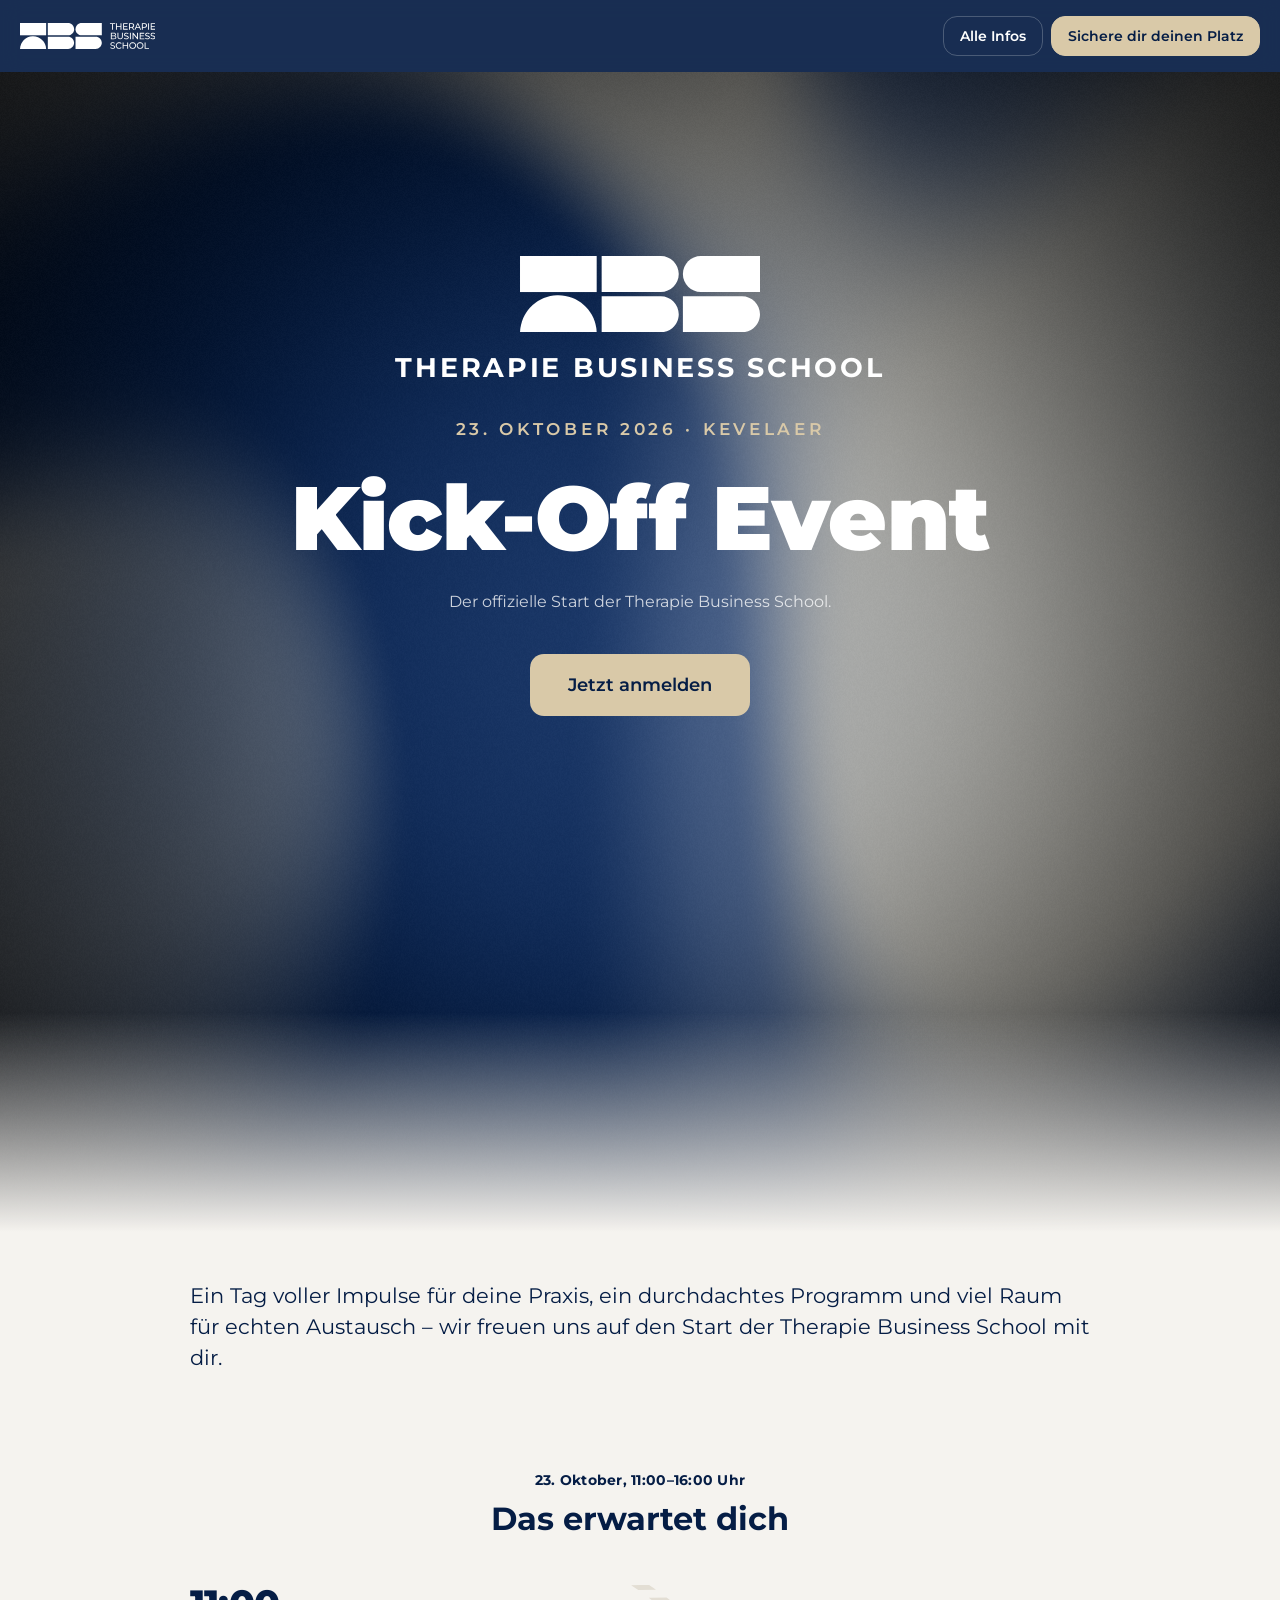
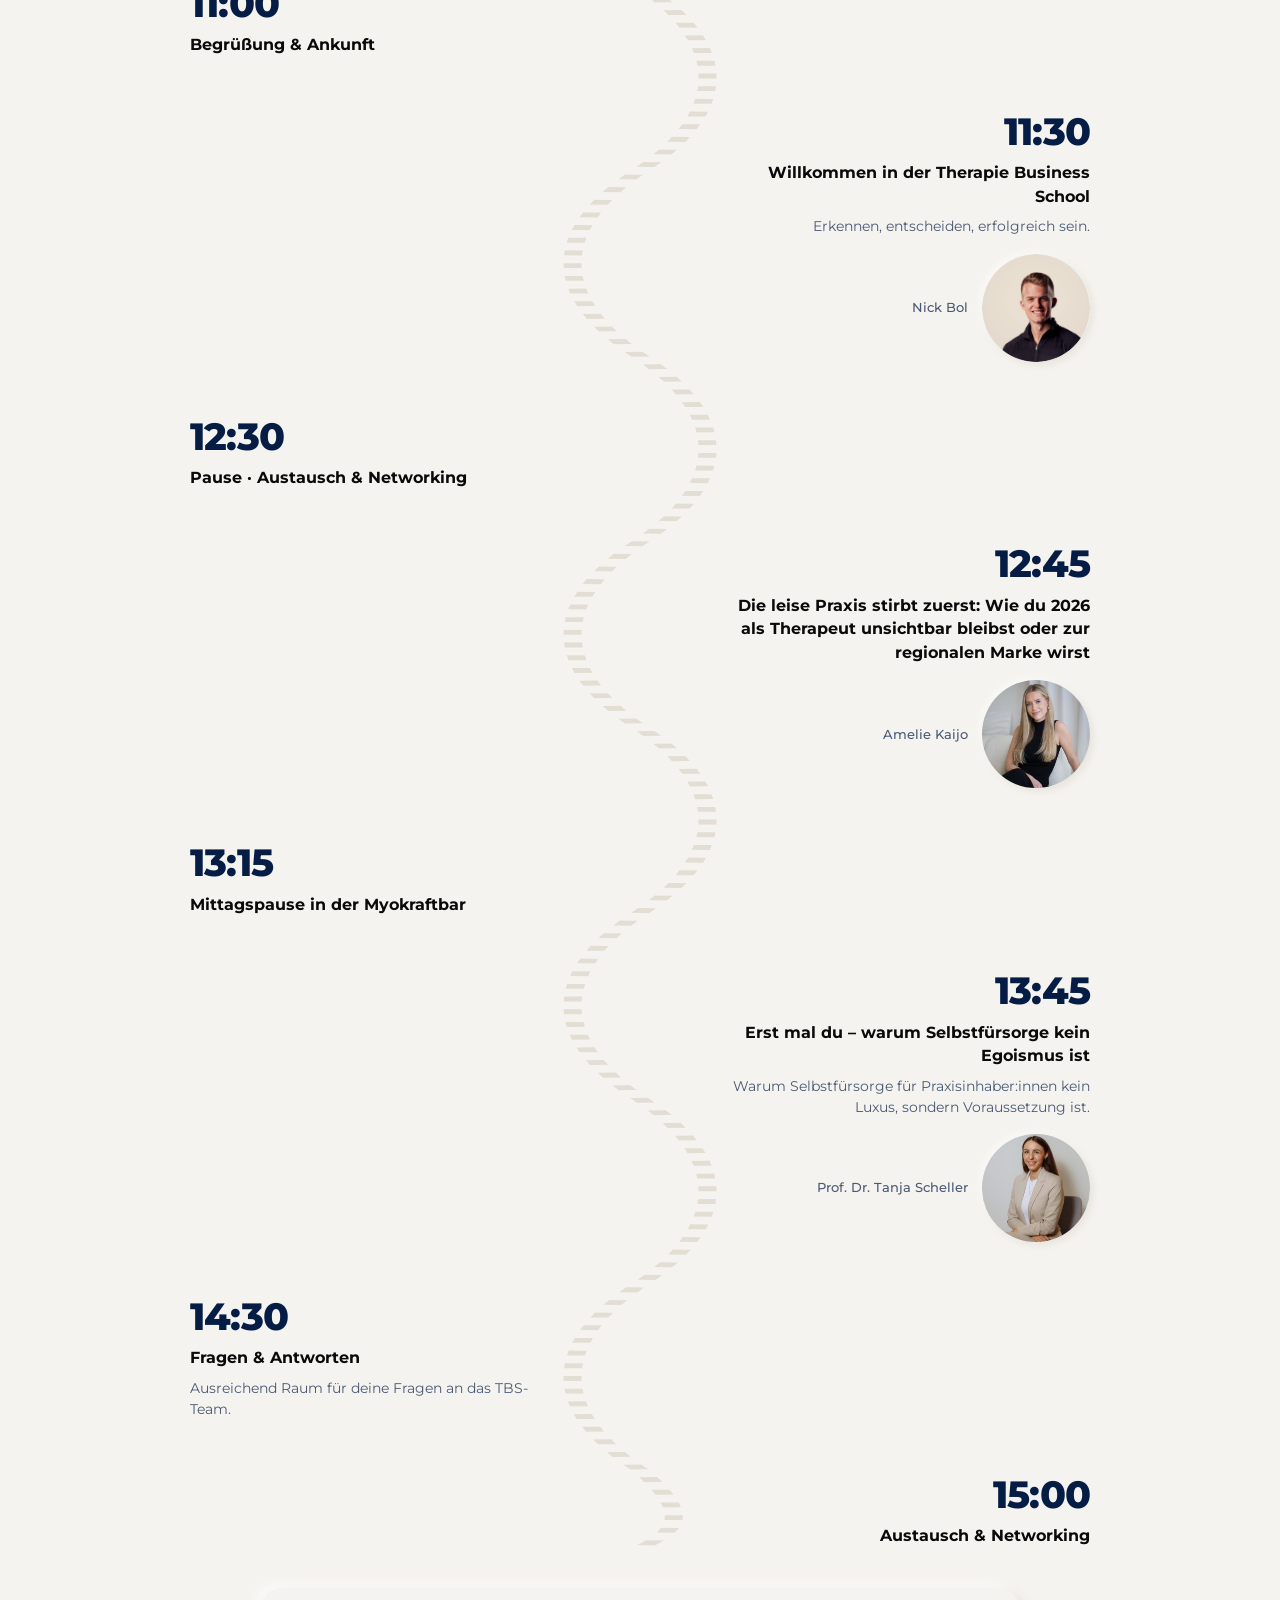
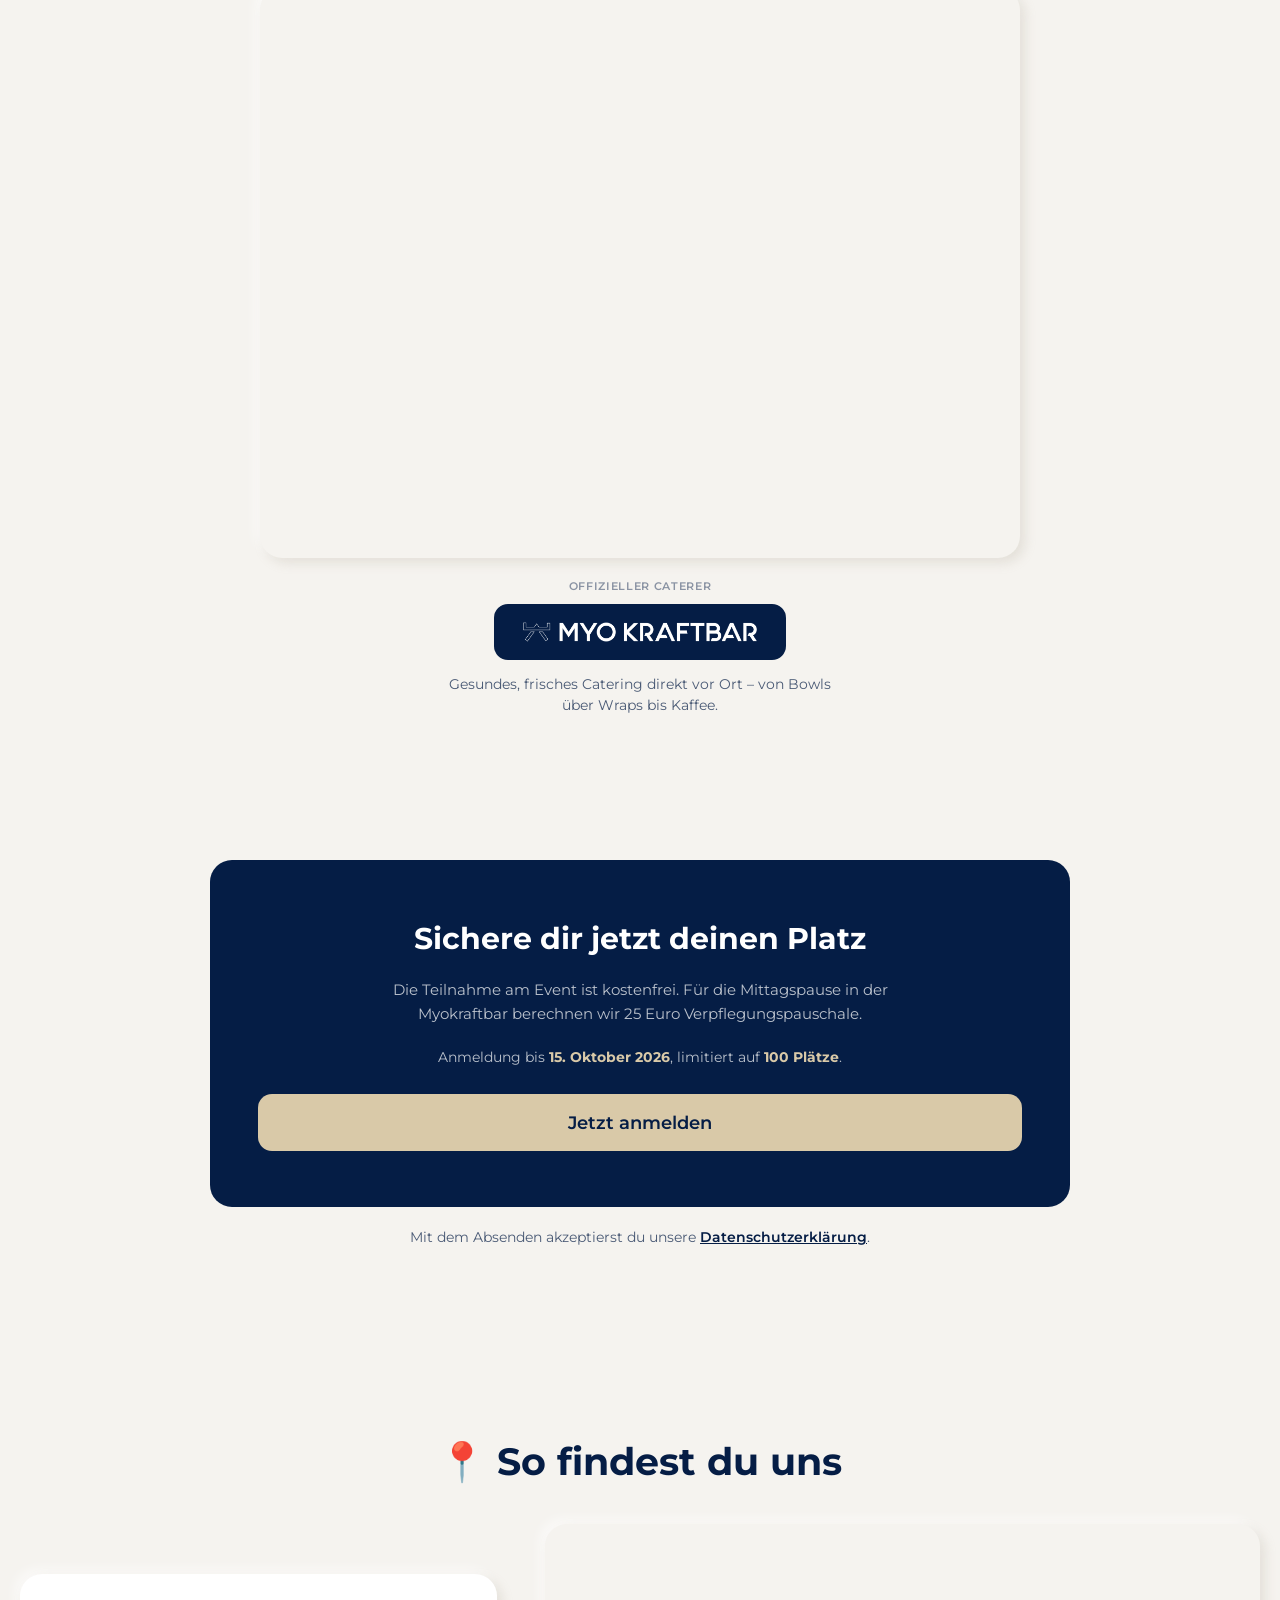
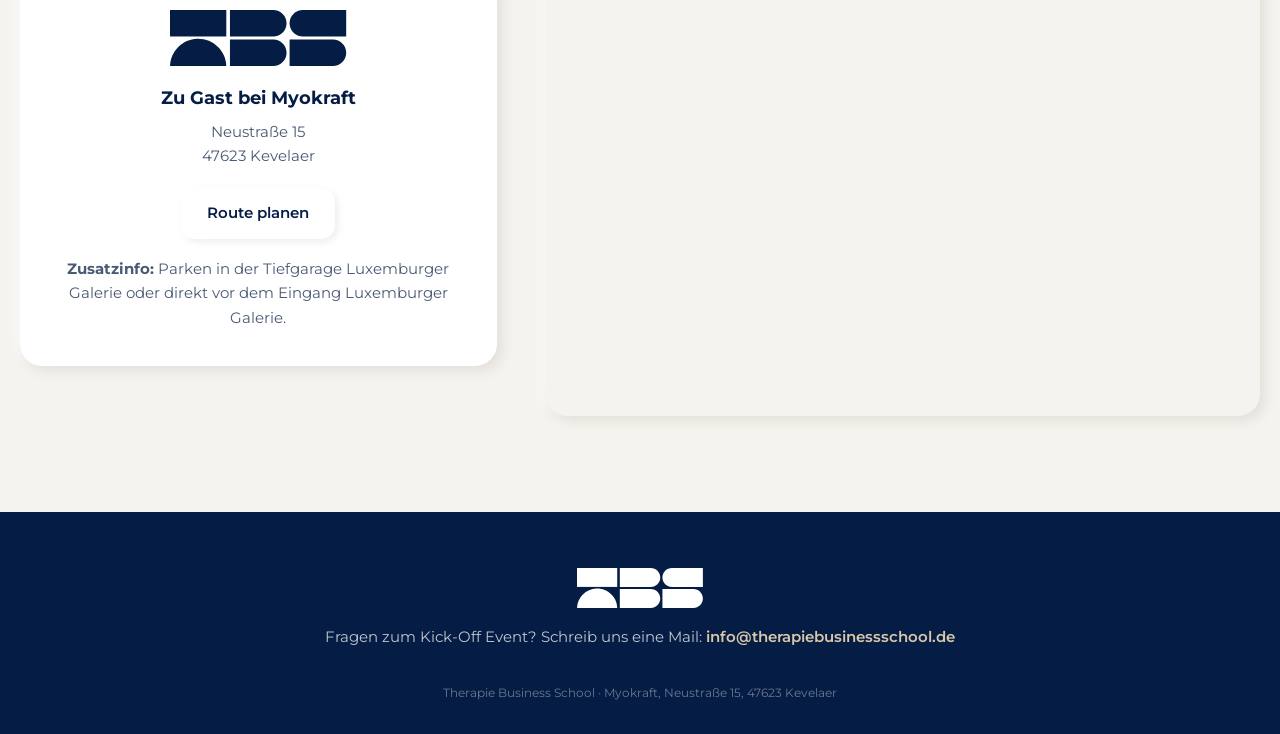
==== index.html @ b694132d "fix: remove standalone duration text from programme points Times already convey duration between sto" ====
<!DOCTYPE html>
<html lang="de">
<head>
<meta charset="UTF-8">
<meta name="viewport" content="width=device-width, initial-scale=1.0">
<title>Kick-Off Event der Therapie Business School · 23. Oktober 2026 · Kevelaer</title>
<meta name="description" content="Der offizielle Start der Therapie Business School: Kick-Off Event am 23. Oktober 2026 in Kevelaer. Jetzt anmelden.">

<!-- Open Graph -->
<meta property="og:type" content="website">
<meta property="og:title" content="Kick-Off Event der Therapie Business School · 23. Oktober 2026 · Kevelaer">
<meta property="og:description" content="Der offizielle Start der Therapie Business School: Kick-Off Event am 23. Oktober 2026 in Kevelaer. Jetzt anmelden.">
<meta property="og:image" content="og-image.jpg">
<meta property="og:locale" content="de_DE">
<meta name="twitter:card" content="summary_large_image">
<!-- TODO Phillip/Nick: og-image.jpg (1200x630) muss noch erstellt und neben dieser Datei abgelegt werden, sonst zeigt die Link-Vorschau nichts an. -->

<!-- Favicon: eingebettetes TBS-Signet-SVG aus dem Branding Guide §2.2 als Inline-Data-URI, da keine favicon.ico/.png-Dateien lokal vorliegen -->
<link rel="icon" type="image/svg+xml" href="data:image/svg+xml,%3Csvg xmlns='http://www.w3.org/2000/svg' viewBox='0 0 512 512'%3E%3Crect width='512' height='512' fill='%23051D45'/%3E%3Cg transform='translate(76.00,198.80) scale(1.04197)'%3E%3Cpath d='M319.54,57.88c14.34,0,25.96,11.62,25.96,25.96s-11.62,25.96-25.96,25.96h-85.03v-51.91h85.03Z' fill='%23FFF'/%3E%3Cpath d='M202.58,57.88c14.34,0,25.96,11.62,25.96,25.96s-11.62,25.96-25.96,25.96h-85.03v-51.91h85.03,0Z' fill='%23FFF'/%3E%3Cpath d='M110.36,109.79H.03c.94-29.08,24.3-52.43,53.38-53.38,30.47-.99,55.97,22.91,56.96,53.38h0Z' fill='%23FFF'/%3E%3Cpath d='M260.46,51.91c-14.34,0-25.96-11.62-25.96-25.96S246.13,0,260.46,0h85.03v51.91h-85.03Z' fill='%23FFF'/%3E%3Cpath d='M202.58,0c14.34,0,25.96,11.62,25.96,25.96s-11.62,25.96-25.96,25.96h-85.03V0h85.03Z' fill='%23FFF'/%3E%3Crect width='110.39' height='51.91' fill='%23FFF'/%3E%3C/g%3E%3C/svg%3E">

<!-- Montserrat (Pflicht laut TBS-Branding-Guide §4 – ohne diesen Link rendert die Seite in Arial) -->
<link rel="preconnect" href="https://fonts.googleapis.com">
<link rel="preconnect" href="https://fonts.gstatic.com" crossorigin>
<link href="https://fonts.googleapis.com/css2?family=Montserrat:wght@400;500;600;700;900&display=swap" rel="stylesheet">

<link rel="stylesheet" href="assets/site.css">

<!-- Hero und Inhalte starten per CSS unsichtbar (opacity:0) und werden erst durch das
     Reveal-Script am Seitenende eingeblendet. Läuft JS nicht (z.B. iOS-Dateivorschau
     "Quick Look" statt "In Safari öffnen", JS deaktiviert), bliebe die Seite sonst
     komplett leer - dieser Fallback erzwingt volle Sichtbarkeit ohne JS. -->
<noscript>
<style>
  /* Reine CSS-Animation (läuft ohne JS beim Laden ab) statt der sonstigen
     JS-getriggerten Scroll-Reveals - Inhalt landet garantiert sichtbar,
     unabhängig von der Scrollposition beim Laden. */
  .hero-eyebrow, .hero h1, .hero-kickoff-title, .hero-sub, .hero-ctas,
  .page-intro h1, .reveal, .stop {
    animation: noscript-rise .8s cubic-bezier(.16,1,.3,1) both !important;
  }
  @keyframes noscript-rise {
    from { opacity: 0; transform: translateY(18px); }
    to   { opacity: 1; transform: none; }
  }
  /* WebGL-Gradient (.hero-gl) rendert ohne JS nicht - statischen SVG-Arc-
     Hintergrund als Ersatz wieder einblenden statt flacher Navy-Fläche. */
  .hero-gl { display: none !important; }
  .hero-arcs { display: block !important; }
</style>
</noscript>
</head>
<body>

<!-- ============ NAV ============ -->
<nav class="nav">
  <div class="wrap">
    <a class="nav-logo" href="#top" aria-label="Kick-Off Event der Therapie Business School, nach oben">
      <!-- Wortmarke weiß, eingebettet gemäß Branding Guide §2.2 -->
      <svg xmlns="http://www.w3.org/2000/svg" viewBox="0 0 571.58 109.79" role="img" aria-label="TBS – Therapie Business School">
        <path d="M319.54,57.88c14.34,0,25.96,11.62,25.96,25.96s-11.62,25.96-25.96,25.96h-85.03v-51.91h85.03Z" fill="#FFF"/>
        <path d="M202.58,57.88c14.34,0,25.96,11.62,25.96,25.96s-11.62,25.96-25.96,25.96h-85.03v-51.91h85.03Z" fill="#FFF"/>
        <path d="M110.36,109.79H.03c.94-29.08,24.3-52.43,53.38-53.38,30.47-.99,55.97,22.91,56.96,53.38Z" fill="#FFF"/>
        <path d="M260.46,51.91c-14.34,0-25.96-11.62-25.96-25.96S246.13,0,260.46,0h85.03v51.91h-85.03Z" fill="#FFF"/>
        <path d="M202.58,0C216.92,0,228.54,11.62,228.54,25.96s-11.62,25.96-25.96,25.96h-85.03V0h85.03Z" fill="#FFF"/>
        <rect y="0" width="110.39" height="51.91" fill="#FFF"/>
        <path d="M389.01,28.1V4.68h-9.17V1.35h22.12v3.32h-9.17v23.42h-3.78Z" fill="#FFF"/>
        <polygon points="428.35 1.36 428.35 28.1 424.54 28.1 424.54 16.18 409.18 16.18 409.18 28.1 405.36 28.1 405.36 1.36 409.18 1.36 409.18 12.85 424.54 12.85 424.54 1.36 428.35 1.36" fill="#FFF"/>
        <polygon points="455.03 24.77 455.03 28.1 435.61 28.1 435.61 1.36 454.49 1.36 454.49 4.68 439.43 4.68 439.43 12.89 452.84 12.89 452.84 16.14 439.43 16.14 439.43 24.77 455.03 24.77" fill="#FFF"/>
        <path d="M476.14,19.13c.24-.08.49-.18.72-.28,1.66-.73,2.93-1.8,3.82-3.19.89-1.38,1.34-3.05,1.34-4.98s-.44-3.61-1.34-5.01c-.89-1.4-2.17-2.47-3.82-3.21-1.65-.73-3.65-1.1-6-1.1h-10.42v26.74h3.81v-8.13h6.61c.59,0,1.16-.03,1.7-.07l5.75,8.2h4.16l-6.35-8.96ZM470.76,16.71h-6.5V4.68h6.5c2.45,0,4.3.52,5.56,1.56,1.26,1.05,1.88,2.52,1.88,4.43s-.62,3.39-1.88,4.44c-1.26,1.06-3.12,1.59-5.56,1.59Z" fill="#FFF"/>
        <path d="M499.3,1.36h-3.78l-12.12,26.74h3.94l2.94-6.68h14.22l2.94,6.68h4.02l-12.16-26.74ZM491.62,18.35l5.76-13.12,5.76,13.12h-11.52Z" fill="#FFF"/>
        <path d="M534.9,5.67c-.89-1.4-2.17-2.47-3.82-3.21-1.66-.73-3.65-1.1-6-1.1h-10.43v26.74h3.82v-8.1h6.61c2.34,0,4.34-.38,6-1.13,1.66-.75,2.93-1.82,3.82-3.21.89-1.38,1.34-3.05,1.34-4.98s-.44-3.61-1.34-5.01ZM530.53,15.1c-1.26,1.05-3.11,1.57-5.55,1.57h-6.5V4.68h6.5c2.45,0,4.29.52,5.55,1.56s1.89,2.52,1.89,4.43-.63,3.38-1.89,4.43Z" fill="#FFF"/>
        <path d="M541.09,28.1V1.35h3.82v26.74h-3.82Z" fill="#FFF"/>
        <polygon points="571.58 24.77 571.58 28.1 552.17 28.1 552.17 1.36 571.04 1.36 571.04 4.68 555.99 4.68 555.99 12.89 569.4 12.89 569.4 16.14 555.99 16.14 555.99 24.77 571.58 24.77" fill="#FFF"/>
        <path d="M405.66,57.35c-.69-1.04-1.61-1.82-2.79-2.35-.39-.18-.79-.32-1.21-.43,0,0,.02-.02.03-.02,1.1-.54,1.97-1.3,2.62-2.3.65-.99.98-2.21.98-3.66,0-2.15-.83-3.83-2.49-5.07s-4.02-1.85-7.11-1.85h-11.99v26.74h12.76c3.39,0,5.94-.62,7.66-1.88,1.72-1.26,2.58-3.04,2.58-5.33,0-1.53-.35-2.82-1.04-3.84ZM387.52,44.76h7.83c1.93,0,3.44.36,4.5,1.06,1.07.72,1.61,1.79,1.61,3.21s-.54,2.5-1.61,3.21c-1.06.72-2.57,1.07-4.5,1.07h-7.83v-8.56ZM401.15,64.24c-1.12.72-2.73,1.07-4.85,1.07h-8.78v-8.91h8.78c2.12,0,3.73.36,4.85,1.07,1.13.72,1.69,1.85,1.69,3.4s-.56,2.66-1.69,3.36Z" fill="#FFF"/>
        <path d="M422.93,68.71c-3.51,0-6.28-1.01-8.29-3.02-2.01-2.01-3.02-4.95-3.02-8.82v-15.21h3.82v15.05c0,2.98.66,5.16,1.97,6.53s3.16,2.06,5.56,2.06,4.28-.69,5.6-2.06c1.31-1.38,1.97-3.55,1.97-6.53v-15.05h3.71v15.21c0,3.87-1,6.81-3,8.82s-4.77,3.02-8.31,3.02Z" fill="#FFF"/>
        <path d="M449.1,68.71c-2.04,0-3.99-.31-5.84-.94-1.86-.62-3.32-1.43-4.39-2.43l1.41-2.98c1.02.89,2.32,1.63,3.9,2.22,1.58.59,3.22.88,4.93.88,1.55,0,2.81-.18,3.78-.54s1.68-.85,2.14-1.47c.46-.62.69-1.33.69-2.12,0-.92-.3-1.66-.9-2.22-.6-.56-1.38-1.01-2.33-1.36s-2.01-.64-3.15-.9c-1.15-.25-2.3-.55-3.46-.9-1.16-.34-2.22-.78-3.17-1.32-.95-.53-1.73-1.25-2.31-2.16-.59-.9-.88-2.07-.88-3.5s.36-2.64,1.09-3.8c.73-1.16,1.85-2.09,3.36-2.79,1.52-.7,3.44-1.05,5.79-1.05,1.55,0,3.09.2,4.62.61,1.53.41,2.85.99,3.97,1.76l-1.26,3.06c-1.15-.76-2.36-1.32-3.63-1.66-1.27-.34-2.51-.52-3.71-.52-1.5,0-2.74.19-3.71.57-.97.38-1.68.89-2.12,1.53-.45.64-.67,1.35-.67,2.14,0,.94.3,1.69.9,2.25.6.56,1.38,1.01,2.33,1.34.96.33,2.01.63,3.15.9,1.15.27,2.3.57,3.46.9,1.16.33,2.22.76,3.17,1.3.95.54,1.72,1.25,2.31,2.14.59.89.88,2.04.88,3.44s-.37,2.6-1.11,3.76c-.74,1.16-1.88,2.09-3.42,2.79s-3.48,1.05-5.83,1.05Z" fill="#FFF"/>
        <path d="M464.27,68.41v-26.74h3.82v26.74h-3.82Z" fill="#FFF"/>
        <polygon points="498.35 41.66 498.35 68.4 495.21 68.4 479.17 48.48 479.17 68.4 475.34 68.4 475.34 41.66 478.48 41.66 494.52 61.59 494.52 41.66 498.35 41.66" fill="#FFF"/>
        <polygon points="525.01 65.08 525.01 68.4 505.6 68.4 505.6 41.66 524.47 41.66 524.47 44.99 509.42 44.99 509.42 53.21 522.83 53.21 522.83 56.44 509.42 56.44 509.42 65.08 525.01 65.08" fill="#FFF"/>
        <path d="M538.23,68.71c-2.04,0-3.99-.31-5.84-.94-1.86-.62-3.32-1.43-4.39-2.43l1.41-2.98c1.02.89,2.32,1.63,3.9,2.22,1.58.59,3.22.88,4.93.88,1.55,0,2.81-.18,3.78-.54s1.68-.85,2.14-1.47c.46-.62.69-1.33.69-2.12,0-.92-.3-1.66-.9-2.22-.6-.56-1.38-1.01-2.33-1.36s-2.01-.64-3.15-.9c-1.15-.25-2.3-.55-3.46-.9-1.16-.34-2.22-.78-3.17-1.32-.95-.53-1.73-1.25-2.31-2.16-.59-.9-.88-2.07-.88-3.5s.36-2.64,1.09-3.8c.73-1.16,1.85-2.09,3.36-2.79,1.52-.7,3.44-1.05,5.79-1.05,1.55,0,3.09.2,4.62.61,1.53.41,2.85.99,3.97,1.76l-1.26,3.06c-1.15-.76-2.36-1.32-3.63-1.66-1.27-.34-2.51-.52-3.71-.52-1.5,0-2.74.19-3.71.57-.97.38-1.68.89-2.12,1.53-.45.64-.67,1.35-.67,2.14,0,.94.3,1.69.9,2.25.6.56,1.38,1.01,2.33,1.34.96.33,2.01.63,3.15.9,1.15.27,2.3.57,3.46.9,1.16.33,2.22.76,3.17,1.3.95.54,1.72,1.25,2.31,2.14.59.89.88,2.04.88,3.44s-.37,2.6-1.11,3.76c-.74,1.16-1.88,2.09-3.42,2.79s-3.48,1.05-5.83,1.05Z" fill="#FFF"/>
        <path d="M561.19,68.71c-2.04,0-3.99-.31-5.84-.94-1.86-.62-3.32-1.43-4.39-2.43l1.41-2.98c1.02.89,2.32,1.63,3.9,2.22,1.58.59,3.22.88,4.93.88,1.55,0,2.81-.18,3.78-.54s1.68-.85,2.14-1.47c.46-.62.69-1.33.69-2.12,0-.92-.3-1.66-.9-2.22-.6-.56-1.38-1.01-2.33-1.36s-2.01-.64-3.15-.9c-1.15-.25-2.3-.55-3.46-.9-1.16-.34-2.22-.78-3.17-1.32-.95-.53-1.73-1.25-2.31-2.16-.59-.9-.88-2.07-.88-3.5s.36-2.64,1.09-3.8c.73-1.16,1.85-2.09,3.36-2.79,1.52-.7,3.44-1.05,5.79-1.05,1.55,0,3.09.2,4.62.61,1.53.41,2.85.99,3.97,1.76l-1.26,3.06c-1.15-.76-2.36-1.32-3.63-1.66-1.27-.34-2.51-.52-3.71-.52-1.5,0-2.74.19-3.71.57-.97.38-1.68.89-2.12,1.53-.45.64-.67,1.35-.67,2.14,0,.94.3,1.69.9,2.25.6.56,1.38,1.01,2.33,1.34.96.33,2.01.63,3.15.9,1.15.27,2.3.57,3.46.9,1.16.33,2.22.76,3.17,1.3.95.54,1.72,1.25,2.31,2.14.59.89.88,2.04.88,3.44s-.37,2.6-1.11,3.76c-.74,1.16-1.88,2.09-3.42,2.79s-3.48,1.05-5.83,1.05Z" fill="#FFF"/>
        <path d="M391.49,109.02c-2.04,0-3.99-.31-5.84-.94-1.86-.62-3.32-1.43-4.39-2.43l1.41-2.98c1.02.89,2.32,1.63,3.9,2.22,1.58.59,3.22.88,4.93.88,1.55,0,2.81-.18,3.78-.54s1.68-.85,2.14-1.47c.46-.62.69-1.33.69-2.12,0-.92-.3-1.66-.9-2.22-.6-.56-1.38-1.01-2.33-1.36s-2.01-.64-3.15-.9c-1.15-.25-2.3-.55-3.46-.9-1.16-.34-2.22-.78-3.17-1.32-.95-.54-1.73-1.25-2.31-2.16-.59-.9-.88-2.07-.88-3.49s.36-2.64,1.09-3.8c.73-1.16,1.85-2.09,3.36-2.79,1.52-.7,3.44-1.05,5.79-1.05,1.55,0,3.09.2,4.62.61,1.53.41,2.85.99,3.97,1.76l-1.26,3.06c-1.15-.76-2.36-1.32-3.63-1.66-1.27-.34-2.51-.52-3.71-.52-1.5,0-2.74.19-3.71.57-.97.38-1.68.89-2.12,1.53-.45.64-.67,1.35-.67,2.14,0,.94.3,1.69.9,2.25s1.38,1.01,2.33,1.34,2.01.63,3.15.9c1.15.27,2.3.57,3.46.9,1.16.33,2.22.76,3.17,1.3.95.53,1.72,1.25,2.31,2.14.59.89.88,2.04.88,3.44s-.37,2.6-1.11,3.76c-.74,1.16-1.88,2.09-3.42,2.79s-3.48,1.05-5.83,1.05Z" fill="#FFF"/>
        <path d="M418.62,109.02c-2.04,0-3.92-.34-5.64-1.01-1.72-.67-3.21-1.63-4.47-2.87-1.26-1.23-2.25-2.68-2.96-4.34-.71-1.66-1.07-3.48-1.07-5.46s.36-3.81,1.07-5.46c.71-1.66,1.71-3.1,2.98-4.34,1.27-1.23,2.77-2.19,4.49-2.87s3.6-1.01,5.63-1.01,3.97.35,5.71,1.05c1.74.7,3.23,1.74,4.45,3.11l-2.48,2.41c-1.02-1.07-2.17-1.87-3.44-2.39-1.27-.52-2.64-.78-4.09-.78s-2.9.25-4.18.76c-1.29.51-2.4,1.22-3.34,2.14-.94.92-1.67,2.01-2.2,3.27s-.78,2.63-.78,4.11.26,2.85.78,4.11,1.25,2.35,2.2,3.27c.94.92,2.06,1.63,3.34,2.14,1.29.51,2.68.76,4.18.76s2.81-.26,4.09-.78,2.42-1.33,3.44-2.43l2.48,2.41c-1.22,1.38-2.71,2.42-4.45,3.13-1.74.71-3.66,1.07-5.75,1.07Z" fill="#FFF"/>
        <polygon points="456.51 81.98 456.51 108.72 452.69 108.72 452.69 96.8 437.33 96.8 437.33 108.72 433.51 108.72 433.51 81.98 437.33 81.98 437.33 93.47 452.69 93.47 452.69 81.98 456.51 81.98" fill="#FFF"/>
        <path d="M475.84,109.02c-2.04,0-3.93-.34-5.67-1.03-1.74-.69-3.25-1.65-4.53-2.88-1.27-1.24-2.27-2.68-2.98-4.34-.71-1.66-1.07-3.46-1.07-5.42s.36-3.77,1.07-5.43c.71-1.66,1.71-3.1,2.98-4.34,1.27-1.23,2.78-2.2,4.51-2.88,1.73-.69,3.63-1.03,5.69-1.03s3.92.34,5.63,1.01,3.22,1.63,4.51,2.87c1.29,1.24,2.28,2.68,2.98,4.34.7,1.66,1.05,3.48,1.05,5.46s-.35,3.81-1.05,5.46c-.7,1.66-1.69,3.1-2.98,4.34-1.29,1.24-2.79,2.19-4.51,2.87-1.72.68-3.6,1.01-5.63,1.01ZM475.84,105.62c1.48,0,2.85-.25,4.11-.76,1.26-.51,2.36-1.23,3.29-2.16s1.66-2.02,2.18-3.27c.52-1.25.78-2.61.78-4.09s-.26-2.84-.78-4.09c-.52-1.25-1.25-2.34-2.18-3.27-.93-.93-2.02-1.65-3.29-2.16s-2.63-.76-4.11-.76-2.88.25-4.15.76c-1.26.51-2.36,1.23-3.3,2.16-.94.93-1.67,2.02-2.2,3.27s-.78,2.61-.78,4.09.26,2.84.78,4.09c.52,1.25,1.25,2.34,2.2,3.27s2.04,1.65,3.3,2.16c1.26.51,2.64.76,4.15.76Z" fill="#FFF"/>
        <path d="M507.17,109.02c-2.04,0-3.93-.34-5.67-1.03-1.74-.69-3.25-1.65-4.53-2.88-1.27-1.24-2.27-2.68-2.98-4.34-.71-1.66-1.07-3.46-1.07-5.42s.36-3.77,1.07-5.43c.71-1.66,1.71-3.1,2.98-4.34,1.27-1.23,2.78-2.2,4.51-2.88,1.73-.69,3.63-1.03,5.69-1.03s3.92.34,5.63,1.01,3.22,1.63,4.51,2.87c1.29,1.24,2.28,2.68,2.98,4.34.7,1.66,1.05,3.48,1.05,5.46s-.35,3.81-1.05,5.46c-.7,1.66-1.69,3.1-2.98,4.34-1.29,1.24-2.79,2.19-4.51,2.87-1.72.68-3.6,1.01-5.63,1.01ZM507.17,105.62c1.48,0,2.85-.25,4.11-.76,1.26-.51,2.36-1.23,3.29-2.16s1.66-2.02,2.18-3.27c.52-1.25.78-2.61.78-4.09s-.26-2.84-.78-4.09c-.52-1.25-1.25-2.34-2.18-3.27-.93-.93-2.02-1.65-3.29-2.16s-2.63-.76-4.11-.76-2.88.25-4.15.76c-1.26.51-2.36,1.23-3.3,2.16-.94.93-1.67,2.02-2.2,3.27s-.78,2.61-.78,4.09.26,2.84.78,4.09c.52,1.25,1.25,2.34,2.2,3.27s2.04,1.65,3.3,2.16c1.26.51,2.64.76,4.15.76Z" fill="#FFF"/>
        <path d="M526.42,108.72v-26.74h3.82v23.42h14.48v3.32h-18.3Z" fill="#FFF"/>
      </svg>
    </a>
    <div class="nav-links">
      <a href="#anmeldung">Alle Infos</a>
      <a href="#sichere-dir-deinen-platz" class="nav-cta">Sichere dir deinen Platz</a>
    </div>
  </div>
</nav>

<!-- ============ HERO ============ -->
<div id="top"></div>
<header class="hero reveal-hero">
  <div class="hero-arcs" aria-hidden="true">
    <svg viewBox="0 0 1200 800" preserveAspectRatio="xMidYMid slice">
      <circle cx="150" cy="120" r="420" fill="none" stroke="#D9C9A8" stroke-width="1.5" opacity=".18"/>
      <circle cx="1080" cy="700" r="520" fill="none" stroke="#D9C9A8" stroke-width="1.5" opacity=".14"/>
      <circle cx="1080" cy="700" r="360" fill="none" stroke="#FFFFFF" stroke-width="1" opacity=".08"/>
    </svg>
  </div>
  <!-- TEST: Velaris WebGL-Gradient als Hero-Hintergrund, TBS Navy/Sand/Slate statt Standardfarben -->
  <canvas class="hero-gl" id="hero-gl" aria-hidden="true"></canvas>
  <div class="wrap hero-inner">
    <div class="hero-wordmark" aria-hidden="true">
      <svg class="hero-wordmark-icon" xmlns="http://www.w3.org/2000/svg" viewBox="0 0 345.5 109.8" role="img" aria-label="TBS Signet">
        <path d="M319.54,57.88c14.34,0,25.96,11.62,25.96,25.96s-11.62,25.96-25.96,25.96h-85.03v-51.91h85.03Z" fill="#FFF"/>
        <path d="M202.58,57.88c14.34,0,25.96,11.62,25.96,25.96s-11.62,25.96-25.96,25.96h-85.03v-51.91h85.03,0Z" fill="#FFF"/>
        <path d="M110.36,109.79H.03c.94-29.08,24.3-52.43,53.38-53.38,30.47-.99,55.97,22.91,56.96,53.38h0Z" fill="#FFF"/>
        <path d="M260.46,51.91c-14.34,0-25.96-11.62-25.96-25.96S246.13,0,260.46,0h85.03v51.91h-85.03Z" fill="#FFF"/>
        <path d="M202.58,0c14.34,0,25.96,11.62,25.96,25.96s-11.62,25.96-25.96,25.96h-85.03V0h85.03Z" fill="#FFF"/>
        <rect width="110.39" height="51.91" fill="#FFF"/>
      </svg>
      <span class="hero-wordmark-text">Therapie Business School</span>
    </div>
    <span class="hero-eyebrow">23. Oktober 2026 · Kevelaer</span>
    <h1 class="hero-kickoff-title">Kick-Off Event</h1>
    <p class="hero-sub">Der offizielle Start der Therapie Business School.</p>
    <div class="hero-ctas">
      <a href="#sichere-dir-deinen-platz" class="btn btn-sand">Jetzt anmelden</a>
    </div>
  </div>
</header>

<!-- ============ JOURNEY: INTRO + PROGRAMM + ECKDATEN ============ -->
<div class="journey" id="anmeldung">
  <!-- Intro -->
  <section class="journey-station">
    <div class="wrap">
      <p class="journey-intro reveal">
        Ein Tag voller Impulse für deine Praxis, ein durchdachtes Programm und viel Raum für echten
        Austausch &ndash; wir freuen uns auf den Start der Therapie Business School mit dir.
      </p>
    </div>
  </section>

  <!-- Programm -->
  <section class="journey-station">
    <div class="wrap">
      <div class="reveal" style="text-align:center;">
        <div class="section-label">23. Oktober, 11:00&ndash;16:00 Uhr</div>
        <h2 class="headline" style="margin:0 auto;">Das erwartet dich</h2>
      </div>

      <div class="programm-body">
        <div class="journey-thread" aria-hidden="true">
          <svg id="journey-line-svg" viewBox="0 0 100 1600" preserveAspectRatio="none">
            <path class="line-track" id="journey-line-track" d="M50,0 C60,60 60,130 50,190 C40,250 40,320 50,380 C60,440 60,510 50,570 C40,630 40,700 50,760 C60,820 60,890 50,950 C40,1010 40,1080 50,1140 C60,1200 60,1270 50,1330 C40,1390 40,1460 50,1520 C55,1560 55,1580 50,1600" />
            <path class="line-progress" id="journey-line-progress" d="M50,0 C60,60 60,130 50,190 C40,250 40,320 50,380 C60,440 60,510 50,570 C40,630 40,700 50,760 C60,820 60,890 50,950 C40,1010 40,1080 50,1140 C60,1200 60,1270 50,1330 C40,1390 40,1460 50,1520 C55,1560 55,1580 50,1600" />
          </svg>
        </div>

        <div class="stops">
          <div class="stop">
            <div class="stop-time">11:00</div>
            <div class="stop-head">Begrüßung &amp; Ankunft</div>
          </div>
          <div class="stop">
            <div class="stop-time">11:30</div>
            <div class="stop-head">Willkommen in der Therapie Business School</div>
            <p class="stop-text">Erkennen, entscheiden, erfolgreich sein.</p>
            <div class="stop-person">
              <img class="speaker-photo" src="assets/speakers/nick-bol.jpg" alt="" loading="lazy">
              <span>Nick Bol</span>
            </div>
          </div>
          <div class="stop">
            <div class="stop-time">12:30</div>
            <div class="stop-head">Pause &middot; Austausch &amp; Networking</div>
          </div>
          <div class="stop">
            <div class="stop-time">12:45</div>
            <div class="stop-head">Die leise Praxis stirbt zuerst: Wie du 2026 als Therapeut unsichtbar bleibst oder zur regionalen Marke wirst</div>
            <div class="stop-person">
              <img class="speaker-photo" src="assets/speakers/amelie-kaijo.jpg" alt="" loading="lazy">
              <span>Amelie Kaijo</span>
            </div>
          </div>
          <div class="stop">
            <div class="stop-time">13:15</div>
            <div class="stop-head">Mittagspause in der Myokraftbar</div>
          </div>
          <div class="stop">
            <div class="stop-time">13:45</div>
            <div class="stop-head">Erst mal du &ndash; warum Selbstf&uuml;rsorge kein Egoismus ist</div>
            <p class="stop-text">Warum Selbstf&uuml;rsorge f&uuml;r Praxisinhaber:innen kein Luxus, sondern Voraussetzung ist.</p>
            <div class="stop-person">
              <img class="speaker-photo" src="assets/speakers/tanja-scheller.jpg" alt="" loading="lazy">
              <span>Prof. Dr. Tanja Scheller</span>
            </div>
          </div>
          <div class="stop">
            <div class="stop-time">14:30</div>
            <div class="stop-head">Fragen &amp; Antworten</div>
            <p class="stop-text">Ausreichend Raum für deine Fragen an das TBS-Team.</p>
          </div>
          <div class="stop">
            <div class="stop-time">15:00</div>
            <div class="stop-head">Austausch &amp; Networking</div>
          </div>
        </div>
      </div>

      <div class="caterer reveal">
        <div class="caterer-slideshow">
          <img src="assets/myokraftbar/myokraftbar-speisen.jpg" alt="Bunte gesunde Bowls und Getränke der Myokraftbar" loading="lazy">
          <img src="assets/myokraftbar/myokraftbar-wraps.jpg" alt="Frisch zubereitete Wraps der Myokraftbar" loading="lazy">
          <img src="assets/myokraftbar/myokraftbar-lunch.jpg" alt="Gedeckter Lunch-Tisch der Myokraftbar" loading="lazy">
          <img src="assets/myokraftbar/myokraftbar-catering.jpg" alt="Frisch zubereitetes Catering der Myokraftbar" loading="lazy">
          <img src="assets/myokraftbar/myokraftbar-quality-time.jpg" alt="Gemeinsame Auszeit bei der Myokraftbar" loading="lazy">
        </div>
        <div class="caterer-copy">
          <div class="fact-label">Offizieller Caterer</div>
          <img class="caterer-logo" src="assets/myokraftbar/myokraftbar-logo.png" alt="Myokraftbar" loading="lazy">
          <p class="agenda-desc" style="margin-top:14px;">Gesundes, frisches Catering direkt vor Ort &ndash; von Bowls über Wraps bis Kaffee.</p>
        </div>
      </div>
    </div>
  </section>
</div>

<!-- ============ ANMELDUNG (zentriert) ============ -->
<section id="sichere-dir-deinen-platz">
  <div class="wrap wrap-narrow">
    <div class="reveal">
      <div class="pay-card">
        <h3>Sichere dir jetzt deinen Platz</h3>
        <p class="pay-desc">
          Die Teilnahme am Event ist kostenfrei. Für die Mittagspause in der Myokraftbar berechnen wir
          25&nbsp;Euro Verpflegungspauschale.
        </p>
        <div class="pay-limit">Anmeldung bis <strong>15. Oktober 2026</strong>, limitiert auf <strong>100 Plätze</strong>.</div>
        <button type="button" class="btn btn-sand btn-block" id="anmeldung-toggle" aria-expanded="false" aria-controls="anmeldung-form-wrap">Jetzt anmelden</button>

        <div class="anmeldung-form-wrap" id="anmeldung-form-wrap">
          <form class="pay-form" id="form-kickoff" novalidate data-stripe-url="[STRIPE_PAYMENT_LINK_URL – von Nick einsetzen]">
            <p class="form-note">Alle Felder sind Pflichtfelder. Nach dem Absenden geht es weiter zum Bezahlprozess für die Verpflegungspauschale.</p>

            <div class="field-row">
              <div class="field">
                <label for="k-firstname">Vorname</label>
                <input class="input" type="text" id="k-firstname" name="firstname" required>
              </div>
              <div class="field">
                <label for="k-lastname">Nachname</label>
                <input class="input" type="text" id="k-lastname" name="lastname" required>
              </div>
            </div>

            <div class="field-row">
              <div class="field">
                <label for="k-email">E-Mail</label>
                <input class="input" type="email" id="k-email" name="email" required>
              </div>
              <div class="field">
                <label for="k-phone">Telefon</label>
                <input class="input" type="tel" id="k-phone" name="phone" required>
              </div>
            </div>

            <div class="field-row">
              <div class="field">
                <label for="k-company">Praxis / Unternehmen</label>
                <input class="input" type="text" id="k-company" name="company" required>
              </div>
              <div class="field">
                <label for="k-practice-type">Deine Praxis</label>
                <select class="input" id="k-practice-type" name="practice_type" required>
                  <option value="" disabled selected>Bitte wählen</option>
                  <option>Physiotherapie</option>
                  <option>Ergotherapie</option>
                  <option>Logopädie</option>
                  <option>Podologie</option>
                  <option>Gründer:in (noch keine eigene Praxis)</option>
                </select>
              </div>
            </div>

            <div class="field-row">
              <div class="field">
                <label for="k-source">Wie hast du von uns erfahren?</label>
                <select class="input" id="k-source" name="source" required>
                  <option value="" disabled selected>Bitte wählen</option>
                  <option>Instagram / Social Media</option>
                  <option>Empfehlung</option>
                  <option>Google-Suche</option>
                  <option>TBS-Website</option>
                  <option>Persönlicher Kontakt</option>
                  <option>Sonstiges</option>
                </select>
              </div>
              <div class="field">
                <label for="k-count">Personenanzahl</label>
                <input class="input" type="number" id="k-count" name="count" min="1" max="5" value="1" required>
              </div>
            </div>

            <div class="consent">
              <input type="checkbox" id="k-consent" name="consent" required>
              <label for="k-consent">Ich bin einverstanden, dass meine Angaben zur Bearbeitung dieser Anmeldung gespeichert werden.</label>
            </div>

            <button type="submit" class="btn btn-sand btn-block" id="form-kickoff-submit" disabled>Weiter</button>
            <!-- TODO Phillip/Nick: Die hier erfassten Formulardaten werden aktuell nicht übertragen
                 (kein Backend angebunden) - nur die Pflichtfeld-Prüfung läuft, danach Weiterleitung
                 zum Stripe-Platzhalter-Link. Sobald eine Versand-Technik entschieden ist (siehe auch
                 Partnerabend-Formular), hier echten Versand vor der Stripe-Weiterleitung ergänzen. -->
          </form>
        </div>

      </div>
      <p class="privacy-note">
        Mit dem Absenden akzeptierst du unsere
        <a href="[Datenschutzerklärung-Link – einsetzen]">Datenschutzerklärung</a>.
      </p>

      <!-- TODO Nick: echten Stripe Payment Link im Stripe-Dashboard anlegen und den
           Platzhalter im Formular oben (data-stripe-url) ersetzen, sowie einen echten
           Link zur Datenschutzerklärung oben einsetzen. -->
    </div>
  </div>
</section>

<!-- ============ STANDORT ============ -->
<section>
  <div class="wrap">
    <div class="reveal" style="text-align:center;">
      <h2 class="headline standort-headline">📍 So findest du uns</h2>
    </div>

    <div class="location" style="margin-top:40px;">
      <div class="reveal location-addr">
        <svg class="addr-icon" xmlns="http://www.w3.org/2000/svg" viewBox="0 0 345.5 109.8" role="img" aria-label="TBS Signet">
          <path d="M319.54,57.88c14.34,0,25.96,11.62,25.96,25.96s-11.62,25.96-25.96,25.96h-85.03v-51.91h85.03Z" fill="#051D45"/>
          <path d="M202.58,57.88c14.34,0,25.96,11.62,25.96,25.96s-11.62,25.96-25.96,25.96h-85.03v-51.91h85.03,0Z" fill="#051D45"/>
          <path d="M110.36,109.79H.03c.94-29.08,24.3-52.43,53.38-53.38,30.47-.99,55.97,22.91,56.96,53.38h0Z" fill="#051D45"/>
          <path d="M260.46,51.91c-14.34,0-25.96-11.62-25.96-25.96S246.13,0,260.46,0h85.03v51.91h-85.03Z" fill="#051D45"/>
          <path d="M202.58,0c14.34,0,25.96,11.62,25.96,25.96s-11.62,25.96-25.96,25.96h-85.03V0h85.03Z" fill="#051D45"/>
          <rect width="110.39" height="51.91" fill="#051D45"/>
        </svg>
        <div class="addr-name">Zu Gast bei Myokraft</div>
        <div class="addr-lines">
          Neustraße 15<br>
          47623 Kevelaer
        </div>
        <a class="btn btn-2" href="https://www.google.com/maps/search/?api=1&query=Myokraft+Neustra%C3%9Fe+15+47623+Kevelaer" target="_blank" rel="noopener">Route planen</a>
        <div class="addr-lines" style="margin-top:18px;">
          <strong>Zusatzinfo:</strong> Parken in der Tiefgarage Luxemburger Galerie oder direkt vor dem Eingang Luxemburger Galerie.
        </div>
      </div>
      <div class="reveal map-frame">
        <iframe
          src="https://www.google.com/maps?q=Myokraft,+Neustra%C3%9Fe+15,+47623+Kevelaer&output=embed"
          loading="lazy"
          referrerpolicy="no-referrer-when-downgrade"
          title="Karte: Myokraft, Neustraße 15, 47623 Kevelaer">
        </iframe>
      </div>
    </div>
  </div>
</section>

<!-- ============ FOOTER ============ -->
<footer>
  <div class="wrap">
    <div class="foot-logo">
      <svg xmlns="http://www.w3.org/2000/svg" viewBox="0 0 345.5 109.8" role="img" aria-label="TBS Signet" style="height:40px;width:auto;">
        <path d="M319.54,57.88c14.34,0,25.96,11.62,25.96,25.96s-11.62,25.96-25.96,25.96h-85.03v-51.91h85.03Z" fill="#FFF"/>
        <path d="M202.58,57.88c14.34,0,25.96,11.62,25.96,25.96s-11.62,25.96-25.96,25.96h-85.03v-51.91h85.03,0Z" fill="#FFF"/>
        <path d="M110.36,109.79H.03c.94-29.08,24.3-52.43,53.38-53.38,30.47-.99,55.97,22.91,56.96,53.38h0Z" fill="#FFF"/>
        <path d="M260.46,51.91c-14.34,0-25.96-11.62-25.96-25.96S246.13,0,260.46,0h85.03v51.91h-85.03Z" fill="#FFF"/>
        <path d="M202.58,0c14.34,0,25.96,11.62,25.96,25.96s-11.62,25.96-25.96,25.96h-85.03V0h85.03Z" fill="#FFF"/>
        <rect width="110.39" height="51.91" fill="#FFF"/>
      </svg>
    </div>
    <p class="foot-contact">
      Fragen zum Kick-Off Event? Schreib uns eine Mail:
      <a href="mailto:info@therapiebusinessschool.de">info@therapiebusinessschool.de</a>
    </p>
    <p class="foot-fine">Therapie Business School · Myokraft, Neustraße 15, 47623 Kevelaer</p>
  </div>
</footer>

<script>
  // Hero reveal
  document.querySelector('.reveal-hero').classList.add('in');

  // Scroll-reveal via IntersectionObserver (kein scroll-Event-Listener)
  var reduceMotion = window.matchMedia('(prefers-reduced-motion: reduce)').matches;
  if (!reduceMotion && 'IntersectionObserver' in window) {
    var io = new IntersectionObserver(function (entries) {
      entries.forEach(function (entry) {
        if (entry.isIntersecting) {
          entry.target.classList.add('in');
          io.unobserve(entry.target);
        }
      });
    }, { threshold: 0.15, rootMargin: '0px 0px -60px 0px' });
    document.querySelectorAll('.reveal').forEach(function (el) { io.observe(el); });
  } else {
    document.querySelectorAll('.reveal').forEach(function (el) { el.classList.add('in'); });
  }

  // Anmelde-Dropdown: Klick auf "Jetzt anmelden" klappt das Formular in der
  // Pay-Card auf. Erst nach erfolgreichem Absenden (Pflichtfelder ausgefüllt)
  // geht es weiter zu Stripe.
  var anmeldungToggle = document.getElementById('anmeldung-toggle');
  var anmeldungWrap = document.getElementById('anmeldung-form-wrap');
  if (anmeldungToggle && anmeldungWrap) {
    anmeldungToggle.addEventListener('click', function () {
      var isOpen = anmeldungWrap.classList.toggle('open');
      anmeldungToggle.setAttribute('aria-expanded', isOpen ? 'true' : 'false');
      // Sobald das Formular offen ist, ist "Jetzt anmelden" nicht mehr der
      // nächste Schritt (das ist jetzt "Weiter" im Formular) -> optisch inaktiv.
      anmeldungToggle.classList.toggle('is-inactive', isOpen);
      if (isOpen) {
        anmeldungWrap.querySelector('input, select').focus({ preventScroll: true });
      }
    });
  }

  var kickoffForm = document.getElementById('form-kickoff');
  if (kickoffForm) {
    // "Weiter" bleibt gesperrt, bis das Einverständnis-Häkchen gesetzt ist -
    // erst dann ist der nächste Schritt (Weiterleitung zu Stripe) erlaubt.
    var kickoffConsent = document.getElementById('k-consent');
    var kickoffSubmit = document.getElementById('form-kickoff-submit');
    if (kickoffConsent && kickoffSubmit) {
      kickoffConsent.addEventListener('change', function () {
        kickoffSubmit.disabled = !kickoffConsent.checked;
      });
    }

    kickoffForm.addEventListener('submit', function (e) {
      e.preventDefault();
      if (!kickoffForm.checkValidity()) {
        kickoffForm.reportValidity();
        return;
      }
      // TODO Phillip/Nick: hier werden die Formulardaten aktuell nicht übertragen
      // (kein Backend), siehe Kommentar im HTML. Weiterleitung zum Stripe-Link:
      window.location.href = kickoffForm.dataset.stripeUrl;
    });
  }

  // Programmpunkte werden per IntersectionObserver aktiviert (gleiche Technik
  // wie .reveal), unabhängig von der Timeline-Linie. Vorher hing die
  // Aktivierung an der Linien-Fortschrittsberechnung weiter unten - auf
  // Mobile ist die Linie aber per CSS ausgeblendet (.journey-thread,
  // @max-width:640px, da ihre Kurve für die zweispaltige Desktop-Anordnung
  // gebaut ist), trotzdem lief die Berechnung im Hintergrund weiter und hinkte
  // dem echten Scrollfortschritt massiv hinterher -> Punkte erschienen in
  // falscher Reihenfolge/viel zu spät.
  var stopEls = Array.prototype.slice.call(document.querySelectorAll('.stop'));
  if (!reduceMotion && 'IntersectionObserver' in window) {
    var stopIo = new IntersectionObserver(function (entries) {
      entries.forEach(function (entry) {
        if (entry.isIntersecting) {
          entry.target.classList.add('active');
          stopIo.unobserve(entry.target);
        }
      });
    }, { threshold: 0.15, rootMargin: '0px 0px -60px 0px' });
    stopEls.forEach(function (el) { stopIo.observe(el); });
  } else {
    stopEls.forEach(function (el) { el.classList.add('active'); });
  }

  // Timeline-Linie bleibt rein dekorativ (nur ab 641px sichtbar) und zeichnet
  // sich weiterhin synchron zum Scrollen, hat aber keinen Einfluss mehr
  // darauf, wann Programmpunkte erscheinen.
  var lineProgress = document.getElementById('journey-line-progress');
  var programmBody = document.querySelector('.programm-body');

  if (lineProgress && programmBody && !reduceMotion) {
    var lineLength = lineProgress.getTotalLength();
    lineProgress.style.strokeDasharray = lineLength;
    lineProgress.style.strokeDashoffset = lineLength;

    var tickScheduled = false;
    function updateLineProgress() {
      tickScheduled = false;
      var rect = programmBody.getBoundingClientRect();
      var vh = window.innerHeight;
      var total = rect.height + vh * 0.6;
      var scrolled = vh * 0.8 - rect.top;
      var progress = Math.min(1, Math.max(0, scrolled / total));
      lineProgress.style.strokeDashoffset = lineLength * (1 - progress);
    }
    function onScroll() {
      if (!tickScheduled) {
        tickScheduled = true;
        requestAnimationFrame(updateLineProgress);
      }
    }
    window.addEventListener('scroll', onScroll, { passive: true });
    window.addEventListener('resize', onScroll);
    updateLineProgress();
  } else if (lineProgress) {
    lineProgress.style.display = 'none';
  }
</script>

<!-- TEST: Velaris-Hero (WebGL-Gradient), portiert aus components/ui/velaris.tsx auf Vanilla JS,
     da dieses Projekt kein React/shadcn nutzt. Farben auf TBS Navy/Sand/Slate umgestellt.
     Zum Entfernen: dieses <script>-Tag löschen, .hero-gl-Canvas-Element entfernen,
     .hero-arcs display:none wieder rausnehmen (siehe <style>). Backup liegt als
     index.html.backup-vor-velaris-test im selben Ordner. -->
<script>
(function () {
  var canvas = document.getElementById('hero-gl');
  var container = canvas ? canvas.closest('.hero') : null;
  if (!canvas || !container) return;

  var gl = canvas.getContext('webgl');
  if (!gl) return; // kein WebGL verfügbar -> Fallback bleibt der bestehende Navy-Hintergrund

  var vertexSrc = [
    'attribute vec2 position;',
    'varying vec2 vUv;',
    'void main() {',
    '  vUv = position * 0.5 + 0.5;',
    '  gl_Position = vec4(position, 0.0, 1.0);',
    '}'
  ].join('\n');

  var fragmentSrc = [
    'precision highp float;',
    'varying vec2 vUv;',
    'uniform vec2  u_resolution;',
    'uniform float u_time;',
    'uniform float u_grain;',
    'uniform vec3  u_colors[4];',
    'uniform vec3  u_bg;',
    'vec3 permute(vec3 x) { return mod(((x*34.0)+1.0)*x, 289.0); }',
    'float snoise(vec2 v){',
    '  const vec4 C = vec4(0.211324865405187, 0.366025403784439, -0.577350269189626, 0.024390243902439);',
    '  vec2 i  = floor(v + dot(v, C.yy) );',
    '  vec2 x0 = v -   i + dot(i, C.xx);',
    '  vec2 i1 = (x0.x > x0.y) ? vec2(1.0, 0.0) : vec2(0.0, 1.0);',
    '  vec4 x12 = x0.xyxy + C.xxzz;',
    '  x12.xy -= i1;',
    '  i = mod(i, 289.0);',
    '  vec3 p = permute( permute( i.y + vec3(0.0, i1.y, 1.0 )) + i.x + vec3(0.0, i1.x, 1.0 ));',
    '  vec3 m = max(0.5 - vec3(dot(x0,x0), dot(x12.xy,x12.xy), dot(x12.zw,x12.zw)), 0.0);',
    '  m = m*m ;',
    '  m = m*m ;',
    '  vec3 x = 2.0 * fract(p * C.www) - 1.0;',
    '  vec3 h = abs(x) - 0.5;',
    '  vec3 ox = floor(x + 0.5);',
    '  vec3 a0 = x - ox;',
    '  m *= 1.79284291400159 - 0.85373472095314 * ( a0*a0 + h*h );',
    '  vec3 g;',
    '  g.x  = a0.x  * x0.x  + h.x  * x0.y;',
    '  g.yz = a0.yz * x12.xz + h.yz * x12.yw;',
    '  return 130.0 * dot(m, g);',
    '}',
    'void main() {',
    '  vec2 uv = vUv;',
    '  float ratio = u_resolution.x / u_resolution.y;',
    '  vec2 p = uv - 0.5;',
    '  p.x *= ratio;',
    '  float t = u_time * 0.1;',
    '  float n1 = snoise(p * 0.4 + vec2(t * 0.2, -t * 0.3));',
    '  float n2 = snoise(p * 0.55 + vec2(-t * 0.15, t * 0.25) + n1 * 0.25);',
    '  float n3 = snoise(p * 0.75 + vec2(t * 0.1, -t * 0.2) + n2 * 0.2);',
    '  vec3 col = u_bg;',
    '  float dist = length(p) * 1.5;',
    '  float vignette = 1.0 - smoothstep(0.3, 1.2, dist);',
    '  col = mix(col, u_colors[0], smoothstep(-0.2, 0.5, n1) * 0.85);',
    '  col = mix(col, u_colors[1], smoothstep(-0.1, 0.6, n2) * 0.7);',
    '  col = mix(col, u_colors[2], smoothstep(-0.3, 0.4, n3) * 0.6);',
    '  col = mix(col, u_colors[3], smoothstep(0.0, 0.7, n1 * n2) * 0.5);',
    '  float glow = smoothstep(0.8, 0.0, dist) * 0.3;',
    '  col += u_colors[1] * glow;',
    '  col = mix(col * 0.2, col, vignette);',
    '  float grain = fract(sin(dot(uv, vec2(12.9898, 78.233))) * 43758.5453 + u_time);',
    '  col += (grain - 0.5) * u_grain * 0.1;',
    '  gl_FragColor = vec4(col, 1.0);',
    '}'
  ].join('\n');

  function createShader(type, src) {
    var s = gl.createShader(type);
    gl.shaderSource(s, src);
    gl.compileShader(s);
    return s;
  }

  var program = gl.createProgram();
  gl.attachShader(program, createShader(gl.VERTEX_SHADER, vertexSrc));
  gl.attachShader(program, createShader(gl.FRAGMENT_SHADER, fragmentSrc));
  gl.linkProgram(program);
  gl.useProgram(program);

  var buffer = gl.createBuffer();
  gl.bindBuffer(gl.ARRAY_BUFFER, buffer);
  gl.bufferData(gl.ARRAY_BUFFER, new Float32Array([-1, -1, 1, -1, -1, 1, 1, 1]), gl.STATIC_DRAW);

  var posLoc = gl.getAttribLocation(program, 'position');
  gl.enableVertexAttribArray(posLoc);
  gl.vertexAttribPointer(posLoc, 2, gl.FLOAT, false, 0, 0);

  var locs = {
    res: gl.getUniformLocation(program, 'u_resolution'),
    time: gl.getUniformLocation(program, 'u_time'),
    grain: gl.getUniformLocation(program, 'u_grain'),
    colors: gl.getUniformLocation(program, 'u_colors'),
    bg: gl.getUniformLocation(program, 'u_bg')
  };

  function hexToRgb(hex) {
    var h = hex.replace('#', '');
    return [
      parseInt(h.slice(0, 2), 16) / 255,
      parseInt(h.slice(2, 4), 16) / 255,
      parseInt(h.slice(4, 6), 16) / 255
    ];
  }

  // TBS-Markenfarben statt Komponenten-Standardgrün (siehe TBS-Branding-Guide-fuer-KI.md)
  var BG = '#051D45';         // Navy
  var COLORS = ['#0A2A5C', '#4A5A75', '#D9C9A8', '#051D45']; // Navy-2, Slate, Sand, Navy
  var SPEED = 1.1;   // ruhiger als Komponenten-Default (2.0), passend zum "unaufgeregten" Markenton
  var GRAIN = 0.18;  // dezenter als Default (0.3)

  function resize() {
    var dpr = Math.min(window.devicePixelRatio || 1, 2);
    canvas.width = container.clientWidth * dpr;
    canvas.height = container.clientHeight * dpr;
    gl.viewport(0, 0, canvas.width, canvas.height);
  }

  var ro = new ResizeObserver(resize);
  ro.observe(container);
  resize();

  var bgRgb = hexToRgb(BG);
  var colorsFlat = new Float32Array(COLORS.slice(0, 4).reduce(function (acc, hex) {
    return acc.concat(hexToRgb(hex));
  }, []));

  var reduceMotion = window.matchMedia('(prefers-reduced-motion: reduce)').matches;

  // Sobald der Hero komplett aus dem Sichtbereich gescrollt ist, deckt der
  // nächste Abschnitt den fixen Hintergrund vollständig ab -> Rendering
  // pausieren statt sinnlos unsichtbar weiterzulaufen (Performance/Akku).
  var isVisible = true;
  var rafId = null;

  function render(t) {
    gl.uniform2f(locs.res, canvas.width, canvas.height);
    gl.uniform1f(locs.time, t * 0.001 * SPEED);
    gl.uniform1f(locs.grain, GRAIN);
    gl.uniform3f(locs.bg, bgRgb[0], bgRgb[1], bgRgb[2]);
    gl.uniform3fv(locs.colors, colorsFlat);
    gl.drawArrays(gl.TRIANGLE_STRIP, 0, 4);
    if (!reduceMotion && isVisible) {
      rafId = requestAnimationFrame(render);
    } else {
      rafId = null;
    }
  }
  rafId = requestAnimationFrame(render);

  if (!reduceMotion && 'IntersectionObserver' in window) {
    var heroVisibility = new IntersectionObserver(function (entries) {
      isVisible = entries[0].isIntersecting;
      if (isVisible && rafId === null) {
        rafId = requestAnimationFrame(render);
      }
    }, { threshold: 0 });
    heroVisibility.observe(container);
  }
})();
</script>

</body>
</html>
---- assets/site.css ----
:root {
    /* Flächen */
    --bg:        #F5F3EF;
    --bg-2:      #ECE8E1;
    --surface:   #FAFAF7;
    --surface-2: #FFFFFF;

    /* Text */
    --ink:       #0A0A0A;
    --ink-soft:  #4A5A75;
    --ink-faint: #8A93A3;
    --line:      #E3DED4;

    /* Brand */
    --navy:      #051D45;
    --navy-2:    #0A2A5C;
    --sand:      #D9C9A8;
    --sand-deep: #C4AD80;

    /* Radius */
    --radius:    22px;
    --radius-sm: 14px;
    --radius-xs: 10px;

    /* Elevation */
    --shadow:    5px 5px 12px rgba(160,150,130,.20), -5px -5px 12px rgba(255,255,255,.6);
    --shadow-sm: 3px 3px 7px rgba(160,150,130,.16), -3px -3px 7px rgba(255,255,255,.55);
    --shadow-in: inset 3px 3px 7px rgba(160,150,130,.35), inset -3px -3px 7px rgba(255,255,255,.9);

    --nav-h: 72px;
  }

  * { box-sizing: border-box; }

  html { scroll-behavior: smooth; }

  body {
    margin: 0;
    background: var(--bg);
    color: var(--ink);
    font-family: 'Montserrat', Arial, Helvetica, sans-serif;
    line-height: 1.5;
    -webkit-font-smoothing: antialiased;
  }

  img, svg { max-width: 100%; display: block; }

  a { color: inherit; }

  h1, h2, h3 { margin: 0; font-weight: 700; overflow-wrap: normal; }
  p { margin: 0; }

  .wrap {
    max-width: 1320px;
    margin: 0 auto;
    padding: 0 20px;
  }

  /* ---------- Nav ---------- */
  .nav {
    position: sticky;
    top: 0;
    z-index: 40;
    height: var(--nav-h);
    background: rgba(5,29,69,.92);
    backdrop-filter: blur(10px) saturate(140%);
    -webkit-backdrop-filter: blur(10px) saturate(140%);
    display: flex;
    align-items: center;
  }
  .nav .wrap {
    width: 100%;
    display: flex;
    align-items: center;
    justify-content: space-between;
    gap: 16px;
  }
  .nav-logo svg { height: 26px; width: auto; }
  .nav-links { display: flex; gap: 8px; align-items: center; }
  .nav-links a {
    text-decoration: none;
    color: #FFF;
    font-weight: 600;
    font-size: .86rem;
    padding: 9px 16px;
    border-radius: var(--radius-sm);
    border: 1px solid rgba(255,255,255,.22);
    white-space: nowrap;
    transition: background .25s ease, border-color .25s ease;
  }
  .nav-links a:hover { background: rgba(255,255,255,.1); border-color: rgba(255,255,255,.4); }
  .nav-links a.nav-cta {
    background: var(--sand); color: var(--navy); border-color: var(--sand);
  }
  .nav-links a.nav-cta:hover { background: var(--sand-deep); border-color: var(--sand-deep); }
  @media (max-width: 620px) {
    .nav-links a:nth-child(1) span.full { display: none; }
    .nav-links a { padding: 9px 12px; font-size: .8rem; }
  }
  @media (max-width: 480px) {
    .nav-links a:not(.nav-cta) { display: none; }
  }

  /* ---------- Hero ---------- */
  .hero {
    position: relative;
    background: var(--navy);
    color: #FFF;
    overflow: hidden;
    min-height: calc(100svh + 260px); /* svh statt dvh: dvh aendert sich live, waehrend Safari mobil die Adressleiste beim Scrollen ein-/ausblendet, das erzwingt Reflow/Flackern auf jedem Scroll-Tick */
    display: flex;
    flex-direction: column;
  }
  .hero::after {
    content: "";
    position: absolute;
    left: 0; right: 0; bottom: 0;
    height: 220px;
    background: linear-gradient(to bottom, transparent, var(--bg));
    pointer-events: none;
  }
  @media (max-width: 620px) { .hero::after { height: 140px; } }
  /* Auf Mobile soll der Inhalt nicht mittig, sondern sofort oben ohne
     Scrollen sichtbar sein - hier auf Top-Ausrichtung umstellen, Desktop
     bleibt im ersten Screen zentriert (siehe .hero-inner). */
  @media (max-width: 640px) {
    .hero-inner {
      justify-content: flex-start;
      padding-top: 56px;
    }
  }
  .hero-arcs {
    position: absolute;
    inset: 0;
    z-index: 0;
    pointer-events: none;
    opacity: .5;
    display: none; /* TEST: durch Velaris-WebGL-Hintergrund ersetzt, siehe .hero-gl */
  }
  .hero-arcs svg { width: 100%; height: 100%; }
  .hero-gl {
    position: absolute;
    inset: 0;
    z-index: 0;
    pointer-events: none;
    width: 100%;
    height: 100%;
  }
  .hero-inner {
    position: relative;
    z-index: 1;
    width: 100%;
    text-align: center;
    /* Fixe Basis von genau einer Bildschirmhoehe statt am ganzen (bewusst um
       260px ueberhoehten) .hero mitzuwachsen - dadurch zentriert sich der
       Inhalt im tatsaechlich sichtbaren ersten Screen, die 260px bleiben als
       reiner Scroll-Puffer unterhalb ungenutzt (siehe .hero-Kommentar). */
    flex: 0 0 calc(100svh - var(--nav-h));
    display: flex;
    flex-direction: column;
    justify-content: center;
  }
  .hero-eyebrow {
    display: inline-block;
    font-size: 1.05rem;
    font-weight: 600;
    letter-spacing: .22em;
    text-transform: uppercase;
    color: var(--sand);
    margin-bottom: 28px;
    opacity: 0;
  }
  .hero h1 {
    font-size: clamp(2.8rem, 7.5vw, 5.6rem);
    line-height: 1.08;
    letter-spacing: -.01em;
    max-width: 18ch;
    margin: 0 auto;
    opacity: 0;
  }
  .hero h1 em {
    font-style: normal;
    color: var(--sand);
  }
  .hero-sub {
    margin: 22px auto 0;
    max-width: 46ch;
    font-size: clamp(.92rem, 1.3vw, 1.02rem);
    color: rgba(255,255,255,.78);
    font-weight: 400;
    opacity: 0;
  }
  .hero-ctas {
    margin-top: 40px;
    display: flex;
    gap: 14px;
    justify-content: center;
    flex-wrap: wrap;
    opacity: 0;
  }
  .hero-wordmark {
    display: flex;
    flex-direction: column;
    align-items: center;
    gap: 16px;
    margin: 0 auto 28px;
  }
  .hero-wordmark-icon { width: 240px; height: auto; }
  .hero-wordmark-text {
    font-size: 1.7rem;
    font-weight: 700;
    letter-spacing: .1em;
    text-transform: uppercase;
    color: #FFF;
  }
  .hero-kickoff-title {
    font-size: clamp(1.5rem, 3.8vw, 2.4rem);
    font-weight: 900;
    letter-spacing: -.02em;
    text-align: center;
    margin: 0;
    color: #FFF;
    opacity: 0;
  }
  .reveal-hero.in .hero-eyebrow,
  .reveal-hero.in h1,
  .reveal-hero.in .hero-kickoff-title,
  .reveal-hero.in .hero-sub,
  .reveal-hero.in .hero-ctas {
    animation: rise .8s cubic-bezier(.16,1,.3,1) forwards;
  }
  .reveal-hero.in .hero-eyebrow { animation-delay: .05s; }
  .reveal-hero.in .hero h1,
  .reveal-hero.in .hero-kickoff-title { animation-delay: .18s; }
  .reveal-hero.in .hero-sub     { animation-delay: .34s; }
  .reveal-hero.in .hero-ctas    { animation-delay: .5s; }

  @keyframes rise {
    from { opacity: 0; transform: translateY(18px); }
    to   { opacity: 1; transform: translateY(0); }
  }

  @media (max-width: 620px) {
    .hero-wordmark-icon { width: 140px; }
    .hero-wordmark-text { font-size: 1.05rem; letter-spacing: .08em; }
  }

  .hero-ctas .btn {
    font-size: 1.1rem;
    padding: 18px 38px;
  }

  /* ---------- Page-Intro (Partnerabend, kein Full-Viewport-Hero) ---------- */
  .page-intro {
    position: relative;
    background: var(--navy);
    color: #FFF;
    padding: calc(var(--nav-h) + 64px) 0 64px;
  }
  .page-intro h1 {
    font-size: clamp(2.2rem, 5vw, 3.4rem);
    line-height: 1.15;
    letter-spacing: -.01em;
    text-align: center;
    color: #FFF;
    max-width: 24ch;
    margin: 0 auto;
    opacity: 0;
  }
  .reveal-hero.in .page-intro h1 { animation-delay: .18s; }

  /* ---------- Buttons ---------- */
  .btn {
    border: 0; cursor: pointer;
    display: inline-flex; align-items: center; justify-content: center;
    background: var(--navy); color: #FFF;
    font-family: 'Montserrat', sans-serif; font-weight: 600; font-size: .95rem;
    border-radius: var(--radius-sm); padding: 14px 26px;
    text-decoration: none;
    white-space: nowrap;
    transition: background .2s ease, transform .12s ease;
  }
  .btn:hover { background: var(--navy-2); }
  .btn:active { transform: translateY(1px) scale(.98); }
  .btn:disabled {
    background: var(--bg-2); color: var(--ink-faint);
    cursor: not-allowed; opacity: .7;
  }
  .btn:disabled:hover { background: var(--bg-2); }
  .btn:disabled:active { transform: none; }

  .btn-sand {
    background: var(--sand); color: var(--navy);
  }
  .btn-sand:hover { background: var(--sand-deep); }

  .btn-ghost {
    background: transparent; color: #FFF;
    border: 1.5px solid rgba(255,255,255,.55);
  }
  .btn-ghost:hover { background: rgba(255,255,255,.1); border-color: #FFF; }

  .btn-2 {
    background: var(--surface-2); color: var(--navy);
    font-weight: 600; border-radius: var(--radius-sm); padding: 14px 26px;
    box-shadow: var(--shadow-sm);
  }
  .btn-2:active { box-shadow: var(--shadow-in); }
  .btn-block { width: 100%; }

  /* ---------- Section scaffolding ---------- */
  section { padding: 96px 0; background: var(--bg); }
  @media (max-width: 780px) { section { padding: 64px 0; } }

  .section-label {
    font-size: 1.05rem;
    font-weight: 700;
    color: var(--navy);
    letter-spacing: .02em;
    margin-bottom: 10px;
  }
  .section-label .muted { color: var(--ink-soft); font-weight: 500; }

  h2.headline {
    font-size: clamp(1.7rem, 3vw, 2.5rem);
    line-height: 1.16;
    color: var(--navy);
    max-width: 20ch;
  }
  .standort-headline {
    font-size: clamp(2.2rem, 4.2vw, 3.4rem);
    max-width: none;
    margin: 0 auto;
  }

  .lede {
    margin-top: 16px;
    font-size: 1.05rem;
    color: var(--ink-soft);
    max-width: 60ch;
    line-height: 1.6;
  }

  .reveal { opacity: 0; transform: translateY(28px); transition: opacity .7s cubic-bezier(.16,1,.3,1), transform .7s cubic-bezier(.16,1,.3,1); }
  .reveal.in { opacity: 1; transform: translateY(0); }

  /* ---------- Act sections (split layout) ---------- */
  .act {
    display: grid;
    grid-template-columns: 1.05fr .95fr;
    gap: 56px;
    align-items: start;
  }
  .act > div { min-width: 0; }
  @media (max-width: 900px) {
    .act { grid-template-columns: 1fr; gap: 40px; }
  }


  .facts {
    margin-top: 34px;
    display: grid;
    grid-template-columns: repeat(2, 1fr);
    gap: 12px;
    min-width: 0;
  }
  .facts > div { min-width: 0; }
  @media (min-width: 640px) { .facts { grid-template-columns: repeat(2, 1fr); } }

  .fact {
    position: relative;
    overflow: hidden;
    background: var(--surface-2);
    border-radius: var(--radius-sm);
    box-shadow: var(--shadow-sm);
    padding: 18px 18px 18px 22px;
    min-width: 0;
  }
  .fact::before {
    content: "";
    position: absolute; left: 0; top: 0; bottom: 0; width: 4px;
    background: var(--sand);
  }
  .fact .fact-label {
    font-size: .74rem;
    font-weight: 600;
    color: var(--ink-faint);
    text-transform: uppercase;
    letter-spacing: .06em;
  }
  .fact .fact-value {
    margin-top: 4px;
    font-size: 1.02rem;
    font-weight: 700;
    color: var(--navy);
    overflow-wrap: anywhere;
  }

  /* ---------- Form card ---------- */
  .form-card {
    background: var(--surface-2);
    border-radius: var(--radius);
    box-shadow: var(--shadow);
    padding: 32px;
    min-width: 0;
  }
  .form-card h3 {
    font-size: 1.2rem;
    color: var(--navy);
  }
  .form-card .form-note {
    margin-top: 6px;
    font-size: .88rem;
    color: var(--ink-soft);
  }
  .field { margin-top: 18px; display: flex; flex-direction: column; gap: 7px; }
  .field label {
    font-size: .82rem;
    font-weight: 600;
    color: var(--ink);
  }
  .field .optional { color: var(--ink-faint); font-weight: 400; }
  .input, select.input, textarea.input {
    width: 100%;
    background: var(--bg-2); color: var(--ink);
    border: 0; border-radius: var(--radius-sm); padding: 13px 14px;
    box-shadow: var(--shadow-in);
    font-family: 'Montserrat', sans-serif; font-size: .95rem;
  }
  .input::placeholder { color: var(--ink-faint); }
  .input:focus, select.input:focus, textarea.input:focus {
    outline: 2px solid var(--navy); outline-offset: 1px;
  }
  textarea.input { resize: vertical; min-height: 84px; }

  .field-row {
    display: grid;
    grid-template-columns: 1fr 1fr;
    gap: 14px;
  }
  @media (max-width: 480px) { .field-row { grid-template-columns: 1fr; } }

  .consent {
    margin-top: 20px;
    display: flex;
    gap: 10px;
    align-items: flex-start;
  }
  .consent input[type="checkbox"] {
    margin-top: 3px;
    width: 18px; height: 18px;
    accent-color: var(--navy);
    flex-shrink: 0;
  }
  .consent label { font-size: .82rem; color: var(--ink-soft); line-height: 1.5; }

  .form-card .btn { margin-top: 24px; }

  .form-status {
    margin-top: 14px;
    font-size: .84rem;
    color: var(--ink-soft);
    display: none;
  }
  .form-status.show { display: block; }

  /* ---------- Journey: Intro + Programm + Eckdaten ---------- */
  .journey { position: relative; background: var(--bg); }
  .journey-station { padding: 48px 0; background: none; }

  /* Die Linie startet erst innerhalb des Programm-Bereichs (nach "Das erwartet
     dich"), nicht schon beim Intro-Text. */
  .programm-body { position: relative; z-index: 0; }
  .journey-thread {
    position: absolute;
    left: 50%;
    top: 0;
    bottom: 0;
    width: min(900px, 94vw);
    transform: translateX(-50%);
    z-index: -1;
    pointer-events: none;
  }
  .journey-thread svg { width: 100%; height: 100%; display: block; }
  .journey-thread .line-track {
    fill: none; stroke: var(--line); stroke-width: 2; stroke-dasharray: 5 8;
  }
  .journey-thread .line-progress {
    fill: none; stroke: var(--sand-deep); stroke-width: 2.5; stroke-linecap: round;
    stroke-dasharray: 5 8;
    filter: drop-shadow(0 0 5px rgba(196,173,128,.55));
  }
  @media (max-width: 640px) { .journey-thread { display: none; } }

  .journey-intro {
    width: min(900px, 100%);
    max-width: none;
    margin: 0 auto;
    text-align: left;
    font-size: clamp(1rem, 2.1vw, 1.3rem);
    font-weight: 400;
    line-height: 1.5;
    color: var(--navy);
  }

  /* Nur innerhalb des Programm-Bereichs kleiner - .section-label/h2.headline
     werden auch auf partnerabend.html verwendet und sollen dort unverändert
     bleiben. */
  .journey-station .section-label { font-size: .85rem; }
  .journey-station h2.headline { font-size: clamp(1.4rem, 2.5vw, 2rem); }

  .stops {
    width: min(900px, 100%);
    margin: 48px auto 0;
    display: grid;
    gap: 56px;
  }
  /* Schmaler als die (jetzt breitere) Spalte, damit die geschwungene Linie in
     der Mitte (Kurven-Amplitude in der SVG ist bewusst auf einen Bereich um
     die Mitte begrenzt, siehe .journey-thread-Pfad im HTML) den Text sicher
     nicht berührt. */
  .stop {
    display: flex; flex-direction: column; gap: 6px; max-width: 42%;
    opacity: 0; transform: translateY(18px);
    transition: opacity .6s cubic-bezier(.16,1,.3,1), transform .6s cubic-bezier(.16,1,.3,1);
  }
  .stop.active { opacity: 1; transform: translateY(0); }
  .stop:nth-child(2n+1) { justify-self: start; align-items: flex-start; text-align: left; }
  .stop:nth-child(2n) { justify-self: end; align-items: flex-end; text-align: right; }
  .stop-time {
    font-weight: 800;
    color: var(--navy);
    font-size: clamp(1.6rem, 4vw, 2.4rem);
    letter-spacing: -.02em;
    line-height: 1;
  }
  .stop-head { font-weight: 700; color: var(--ink); font-size: .98rem; margin-top: 4px; }
  .stop-text { margin-top: 2px; color: var(--ink-soft); font-size: .85rem; line-height: 1.55; }
  .stop-person {
    margin-top: 10px;
    display: flex;
    align-items: center;
    gap: 14px;
  }
  .stop:nth-child(2n) .stop-person { flex-direction: row-reverse; }
  .speaker-photo {
    width: 108px; height: 108px; border-radius: 50%;
    object-fit: cover;
    flex-shrink: 0;
    box-shadow: var(--shadow-sm);
  }
  .stop-person span { font-size: .8rem; color: var(--ink-soft); font-weight: 500; }

  @media (max-width: 640px) {
    .stop, .stop:nth-child(2n) { justify-self: stretch; align-items: flex-start; text-align: left; max-width: 100%; }
    .stop:nth-child(2n) .stop-person { flex-direction: row; }
    .speaker-photo { width: 76px; height: 76px; }
  }

  .wrap-narrow { max-width: 900px; }
  .privacy-note {
    margin-top: 20px;
    text-align: center;
    font-size: .85rem;
    color: var(--ink-soft);
  }
  .privacy-note a { color: var(--navy); font-weight: 600; text-decoration: underline; }

  /* ---------- Myokraftbar-Caterer-Slideshow (zentriert) ---------- */
  .caterer {
    margin-top: 40px;
    display: flex;
    flex-direction: column;
    align-items: center;
    text-align: center;
    gap: 20px;
  }
  .caterer-slideshow {
    position: relative;
    width: 100%;
    max-width: 760px;
    aspect-ratio: 4 / 3;
    border-radius: var(--radius);
    overflow: hidden;
    box-shadow: var(--shadow);
  }
  .caterer-slideshow img {
    position: absolute;
    inset: 0;
    width: 100%;
    height: 100%;
    object-fit: cover;
    opacity: 0;
    animation: caterer-fade 15s infinite;
  }
  .caterer-slideshow img:nth-child(1) { animation-delay: 0s; }
  .caterer-slideshow img:nth-child(2) { animation-delay: 3s; }
  .caterer-slideshow img:nth-child(3) { animation-delay: 6s; }
  .caterer-slideshow img:nth-child(4) { animation-delay: 9s; }
  .caterer-slideshow img:nth-child(5) { animation-delay: 12s; }
  @keyframes caterer-fade {
    0%   { opacity: 0; }
    2%   { opacity: 1; }
    22%  { opacity: 1; }
    24%  { opacity: 0; }
    100% { opacity: 0; }
  }
  .caterer-copy { display: flex; flex-direction: column; align-items: center; }
  .caterer-copy .fact-label {
    font-size: .68rem;
    font-weight: 600;
    color: var(--ink-faint);
    text-transform: uppercase;
    letter-spacing: .06em;
    margin-bottom: 10px;
  }
  .caterer-logo {
    display: block;
    height: 56px;
    width: auto;
    background: var(--navy);
    padding: 18px 28px;
    border-radius: var(--radius-sm);
  }
  @media (max-width: 480px) { .caterer-logo { height: 42px; padding: 14px 20px; } }
  .caterer-copy .agenda-desc { max-width: 46ch; font-size: .85rem; color: var(--ink-soft); line-height: 1.55; }

  /* ---------- Act 2 payment CTA card ---------- */
  .pay-card {
    background: var(--navy);
    color: #FFF;
    border-radius: var(--radius);
    padding: 56px 48px;
    min-width: 0;
    text-align: center;
  }
  .pay-card h3 { font-size: clamp(1.6rem, 2.6vw, 1.9rem); color: #FFF; }
  .pay-card p.pay-desc {
    margin: 16px auto 0;
    max-width: 56ch;
    font-size: .95rem;
    color: rgba(255,255,255,.72);
    line-height: 1.6;
  }
  .pay-card .btn { margin-top: 26px; }
  .pay-card #anmeldung-toggle { font-size: 1.1rem; padding: 18px 30px; }
  .pay-card .btn.is-inactive {
    background: rgba(255,255,255,.12);
    color: rgba(255,255,255,.5);
  }
  .pay-card .btn.is-inactive:hover { background: rgba(255,255,255,.12); }
  .pay-card .pay-limit {
    margin-top: 10px;
    font-size: .9rem;
    color: rgba(255,255,255,.72);
  }
  .pay-card p.pay-desc + .pay-limit { margin-top: 20px; }
  .pay-card .pay-limit strong { color: var(--sand); font-weight: 700; }

  /* Anmelde-Dropdown innerhalb der (dunklen) Pay-Card: Formularfelder aus
     .form-card wiederverwendet, aber Labels/Hinweistexte auf Hell umgestellt,
     da sie sonst dunkel-auf-dunkel unlesbar wären. Text-align wird für den
     Formularbereich zurück auf links gestellt (Card selbst ist zentriert). */
  .anmeldung-form-wrap {
    overflow: hidden;
    max-height: 0;
    text-align: left;
    transition: max-height .4s cubic-bezier(.16,1,.3,1);
  }
  .anmeldung-form-wrap.open { max-height: 900px; }
  .pay-card .pay-form { margin-top: 22px; }
  .pay-card .field label { color: #FFF; }
  .pay-card .field .optional { color: rgba(255,255,255,.55); }
  .pay-card .form-note { color: rgba(255,255,255,.68); }
  .pay-card .consent label { color: rgba(255,255,255,.72); }
  .pay-card .pay-form .btn { margin-top: 20px; }

  /* ---------- Standort ---------- */
  .location {
    display: grid;
    grid-template-columns: .8fr 1.2fr;
    gap: 48px;
    align-items: center;
  }
  .location > div { min-width: 0; }
  @media (max-width: 900px) { .location { grid-template-columns: 1fr; gap: 32px; } }

  .location-addr, .location-parking {
    background: var(--surface-2);
    border-radius: var(--radius);
    box-shadow: var(--shadow);
    padding: 36px 30px;
    min-width: 0;
  }
  .location-addr {
    display: flex;
    flex-direction: column;
    align-items: center;
    text-align: center;
  }
  .location-addr .addr-icon { height: 56px; width: auto; margin-bottom: 18px; }
  .location-addr .addr-name, .location-parking .addr-name { font-size: 1.15rem; font-weight: 700; color: var(--navy); }
  .location-addr .addr-lines, .location-parking .addr-lines { margin-top: 8px; color: var(--ink-soft); font-size: .95rem; line-height: 1.6; }
  .location-addr .btn-2 { margin-top: 20px; }

  .map-frame {
    border-radius: var(--radius);
    overflow: hidden;
    box-shadow: var(--shadow);
    aspect-ratio: 16 / 11;
  }
  .map-frame iframe { width: 100%; height: 100%; border: 0; display: block; }

  /* ---------- Footer ---------- */
  footer {
    background: var(--navy);
    color: rgba(255,255,255,.75);
    padding: 56px 0 32px;
  }
  footer .wrap {
    display: flex;
    flex-direction: column;
    align-items: center;
    text-align: center;
    gap: 18px;
  }
  footer .foot-logo svg { height: 30px; width: auto; }
  footer .foot-contact { font-size: .92rem; }
  footer .foot-contact a { color: var(--sand); text-decoration: none; font-weight: 600; }
  footer .foot-contact a:hover { text-decoration: underline; }
  footer .foot-fine {
    margin-top: 18px;
    font-size: .76rem;
    color: rgba(255,255,255,.4);
  }

  /* ---------- Reduced motion ---------- */
  @media (prefers-reduced-motion: reduce) {
    html { scroll-behavior: auto; }
    .reveal, .stop, .reveal-hero .hero-eyebrow, .reveal-hero h1, .reveal-hero .hero-kickoff-title, .reveal-hero .hero-sub, .reveal-hero .hero-ctas, .reveal-hero .page-intro h1 {
      opacity: 1 !important; transform: none !important; animation: none !important;
    }
    .caterer-slideshow img { animation: none; opacity: 0; }
    .caterer-slideshow img:first-child { opacity: 1; }
  }
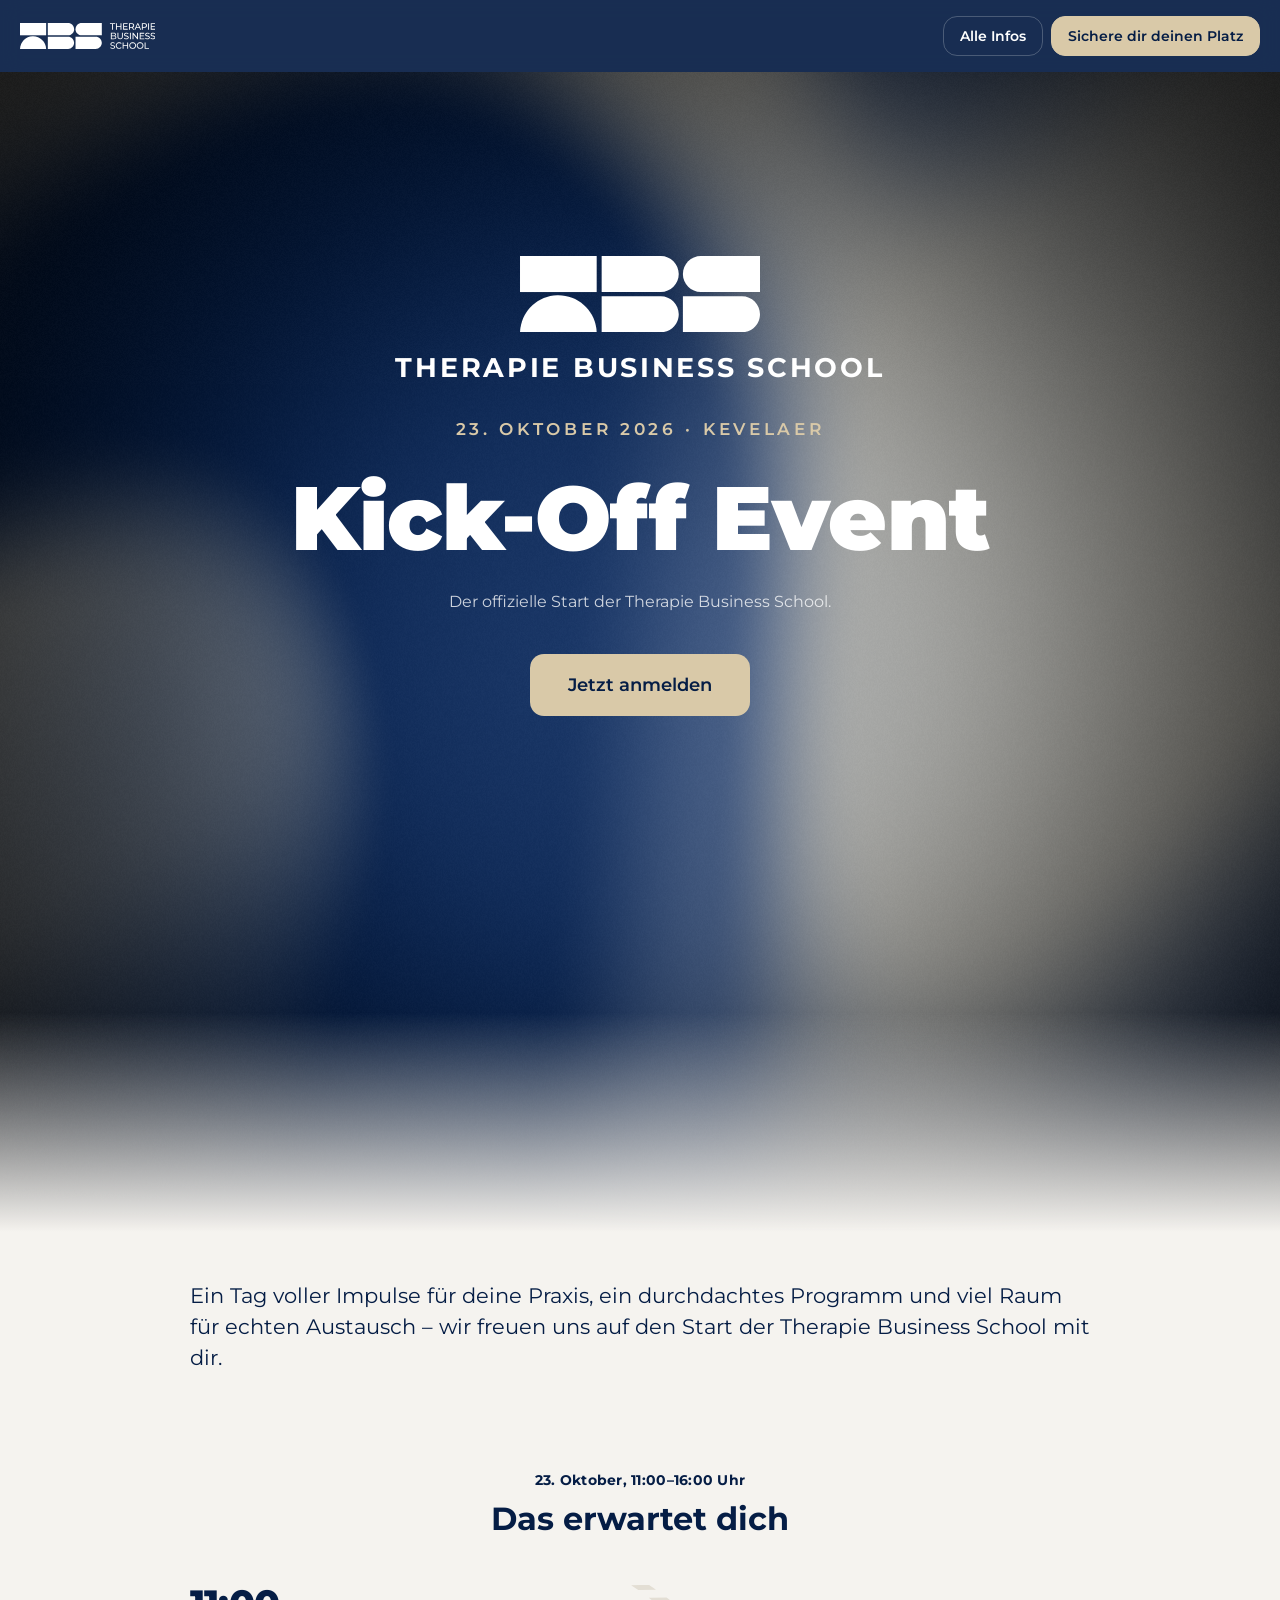
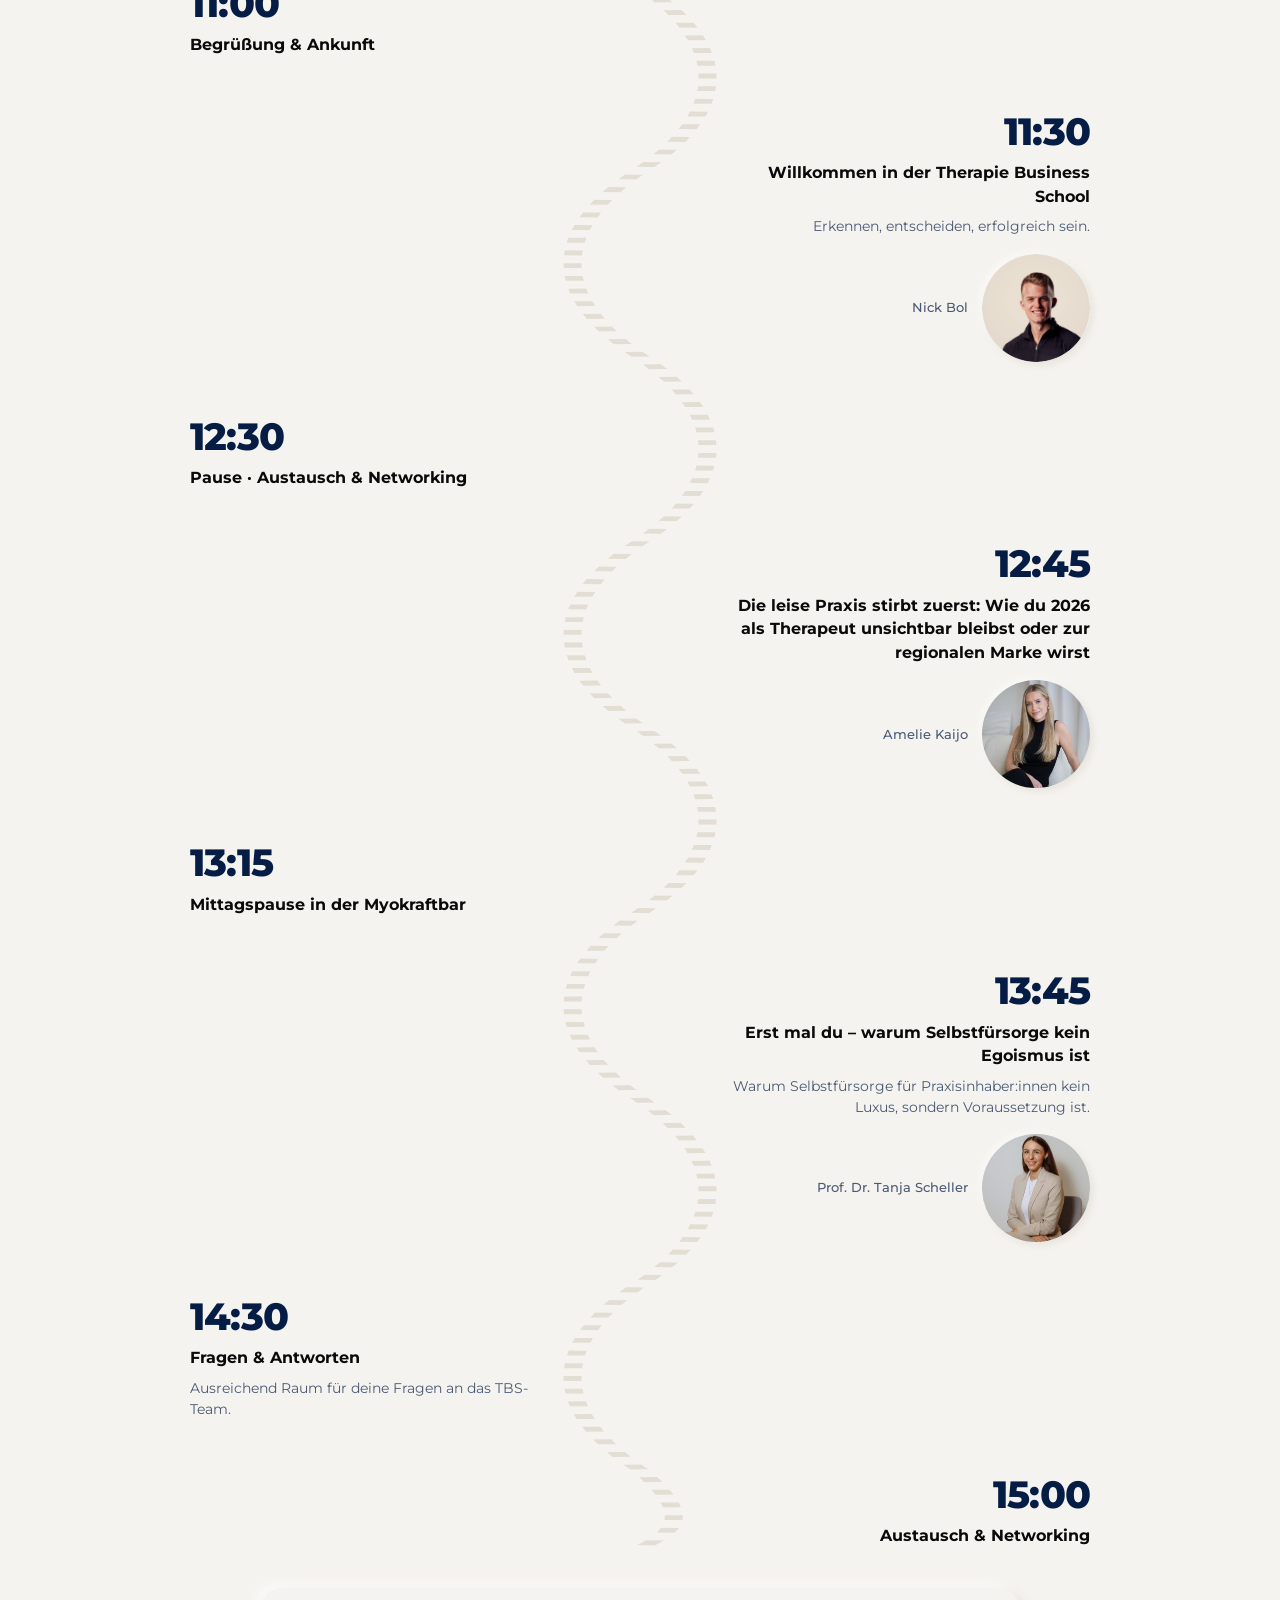
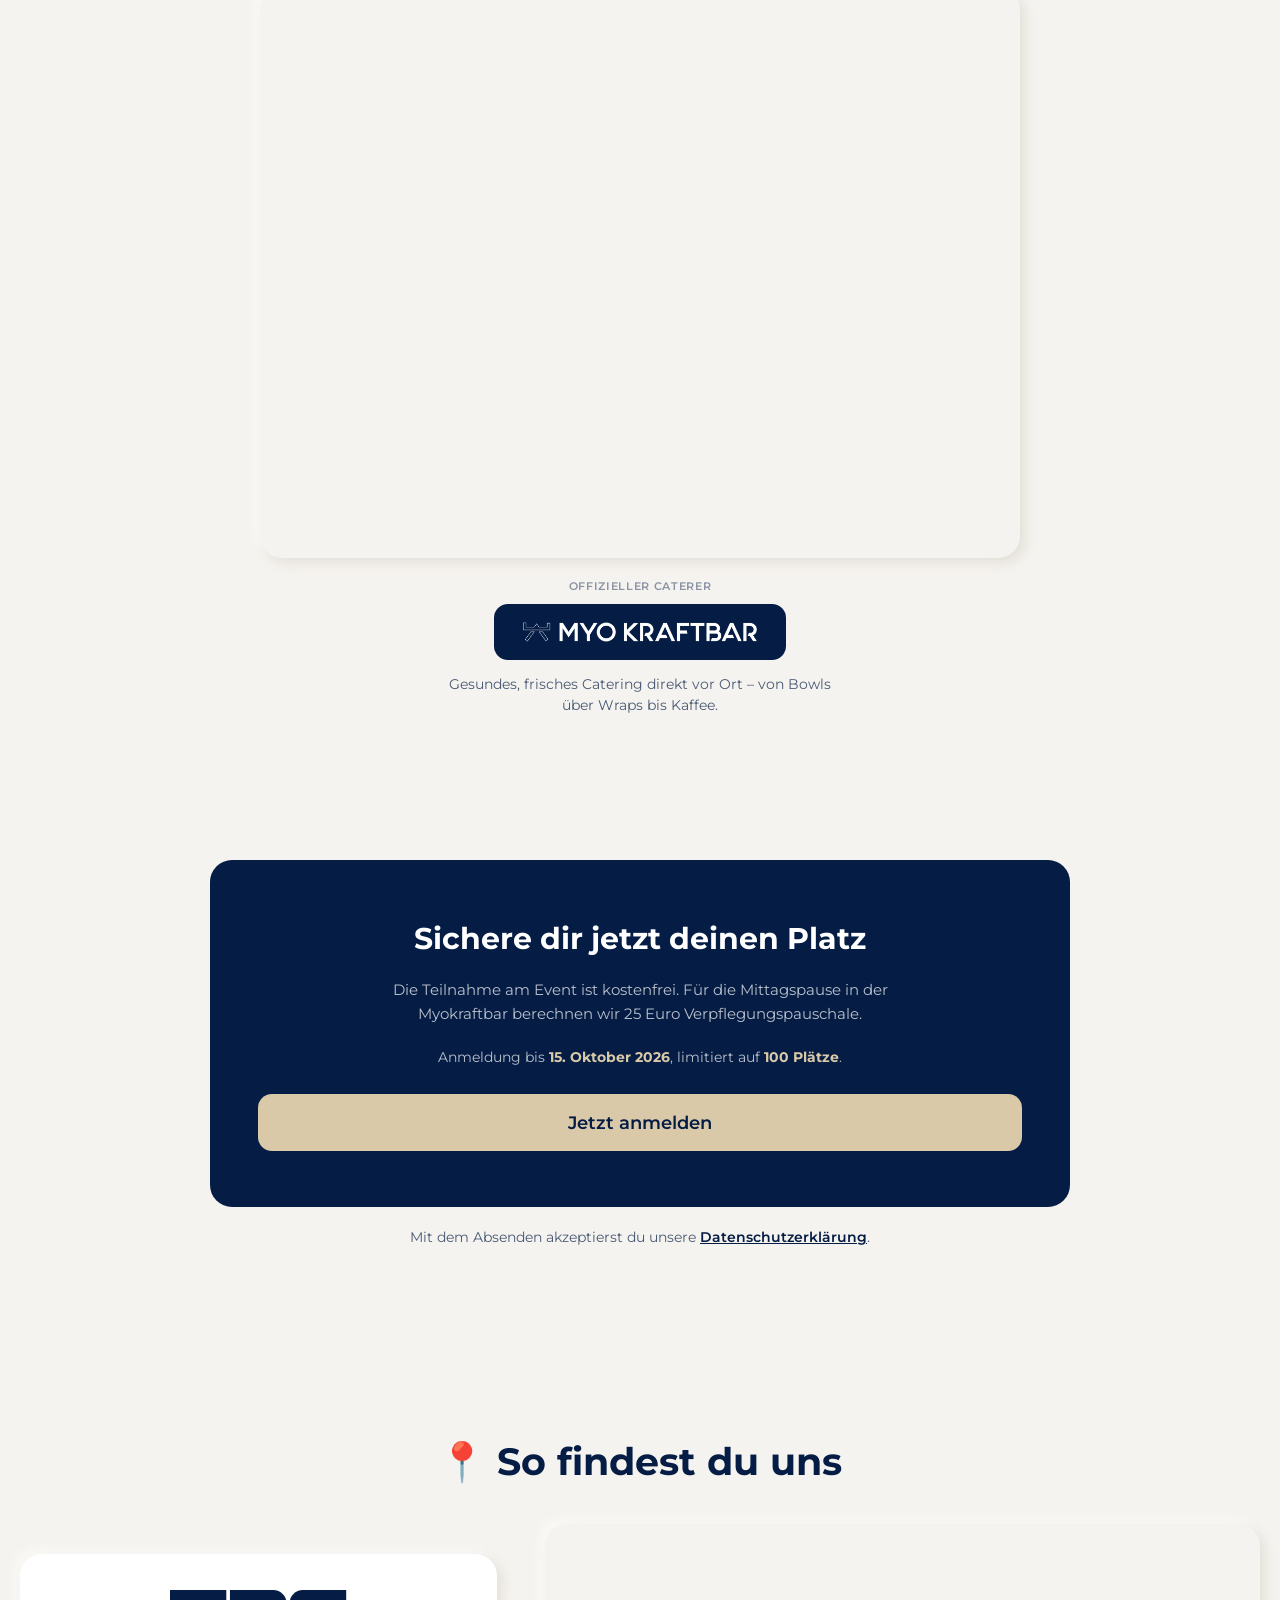
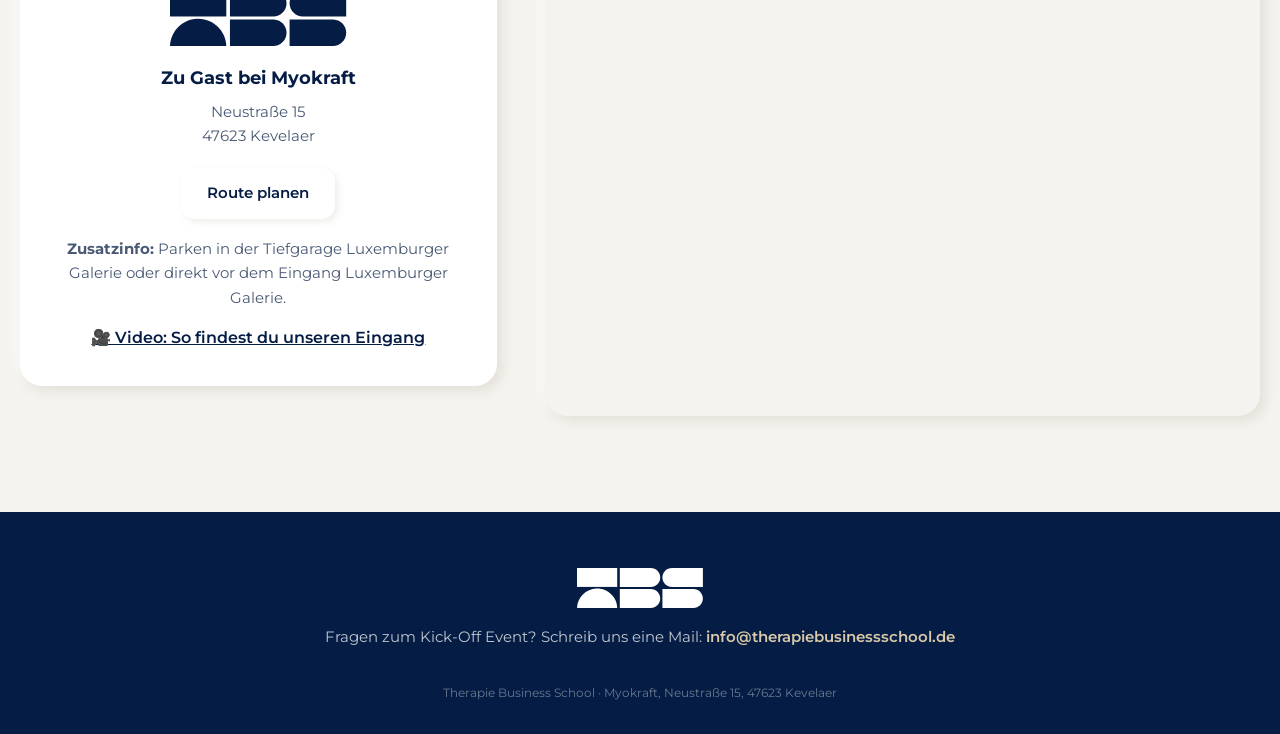
==== commit f1fe4b47: "fix: readable hover state on Route planen button, add entrance video link - .btn-2 inherited the gen" ====
--- a/index.html
+++ b/index.html
@@ -352,6 +352,7 @@
         <div class="addr-lines" style="margin-top:18px;">
           <strong>Zusatzinfo:</strong> Parken in der Tiefgarage Luxemburger Galerie oder direkt vor dem Eingang Luxemburger Galerie.
         </div>
+        <a class="addr-video-link" href="https://www.youtube.com/watch?v=I_Ud7UVIZeI" target="_blank" rel="noopener">🎥 Video: So findest du unseren Eingang</a>
       </div>
       <div class="reveal map-frame">
         <iframe
--- a/assets/site.css
+++ b/assets/site.css
@@ -305,6 +305,7 @@
     font-weight: 600; border-radius: var(--radius-sm); padding: 14px 26px;
     box-shadow: var(--shadow-sm);
   }
+  .btn-2:hover { color: #FFF; } /* .btn:hover setzt den Hintergrund auf Navy, ohne eigene Regel blieb der Text dunkel-auf-dunkel */
   .btn-2:active { box-shadow: var(--shadow-in); }
   .btn-block { width: 100%; }
 
@@ -702,6 +703,14 @@
   .location-addr .addr-name, .location-parking .addr-name { font-size: 1.15rem; font-weight: 700; color: var(--navy); }
   .location-addr .addr-lines, .location-parking .addr-lines { margin-top: 8px; color: var(--ink-soft); font-size: .95rem; line-height: 1.6; }
   .location-addr .btn-2 { margin-top: 20px; }
+  .addr-video-link {
+    display: inline-block;
+    margin-top: 16px;
+    color: var(--navy);
+    font-weight: 600;
+    text-decoration: underline;
+  }
+  .addr-video-link:hover { color: var(--navy-2); }
 
   .map-frame {
     border-radius: var(--radius);
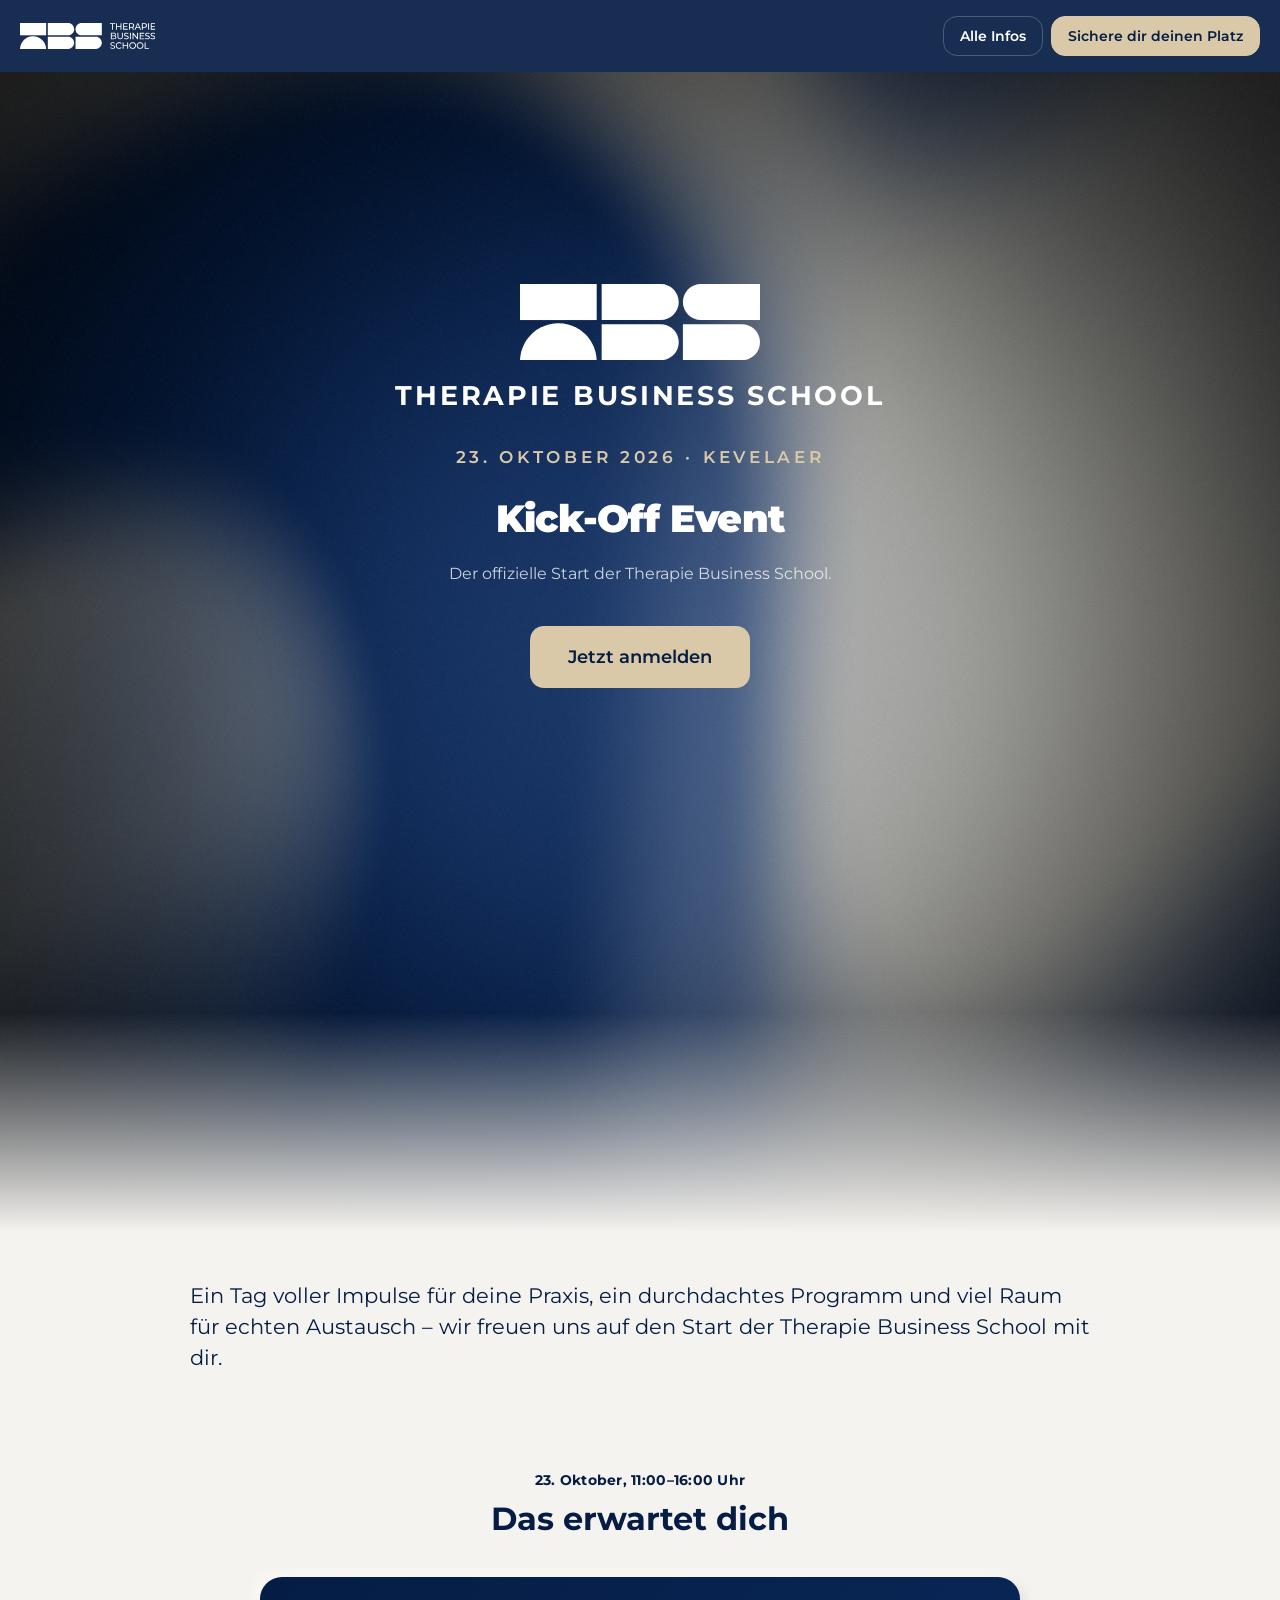
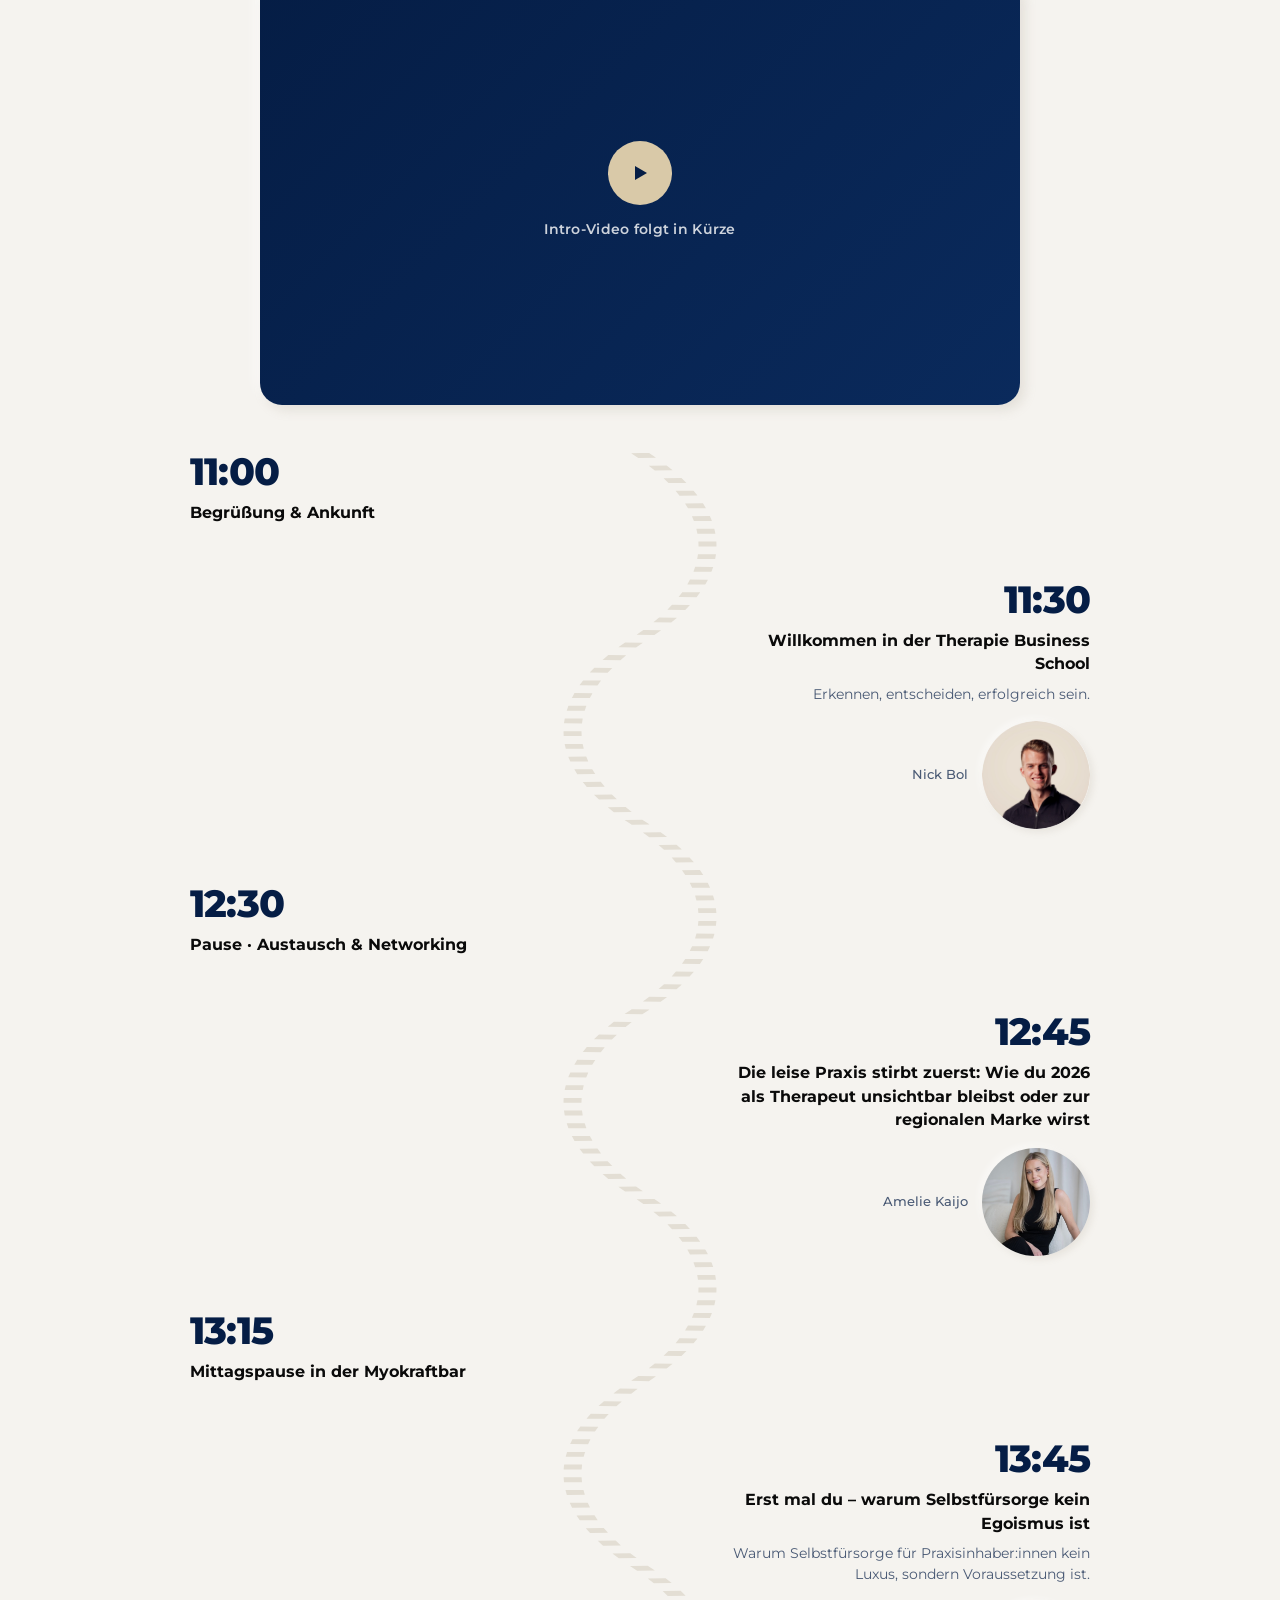
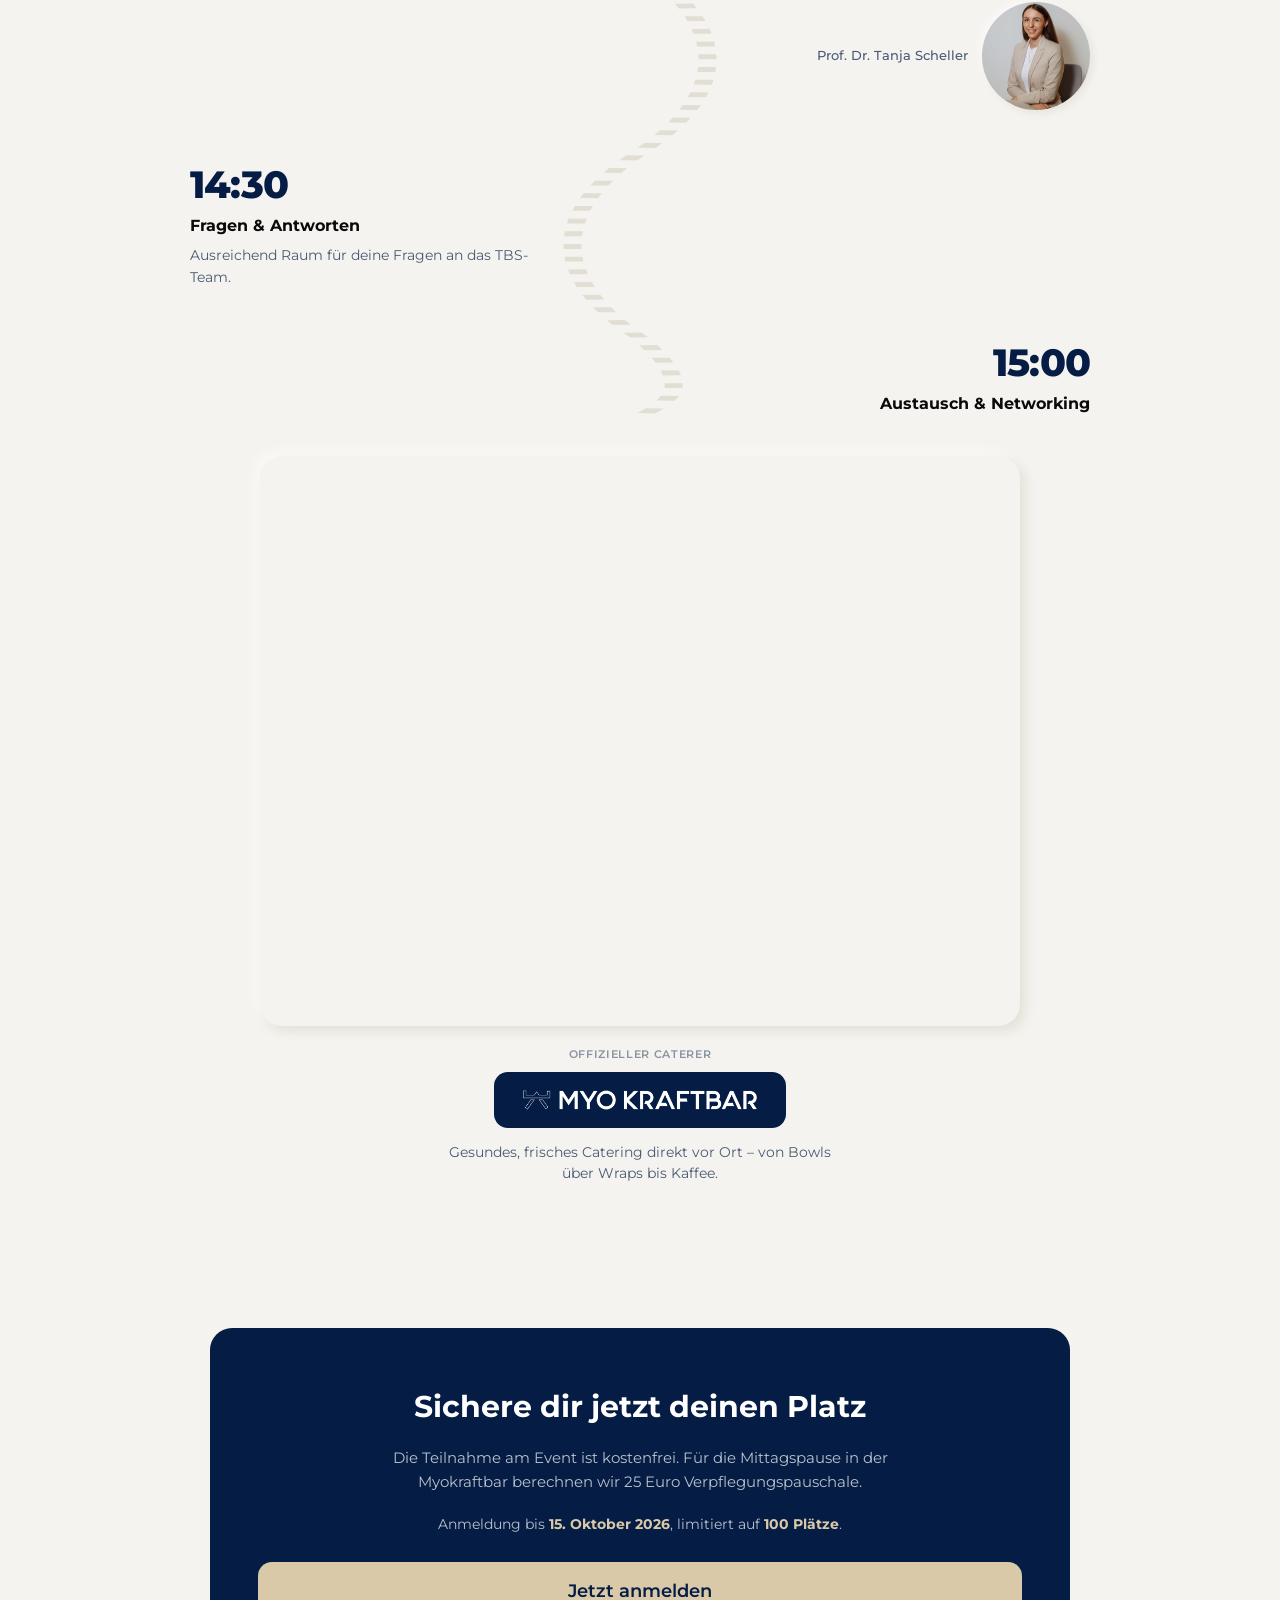
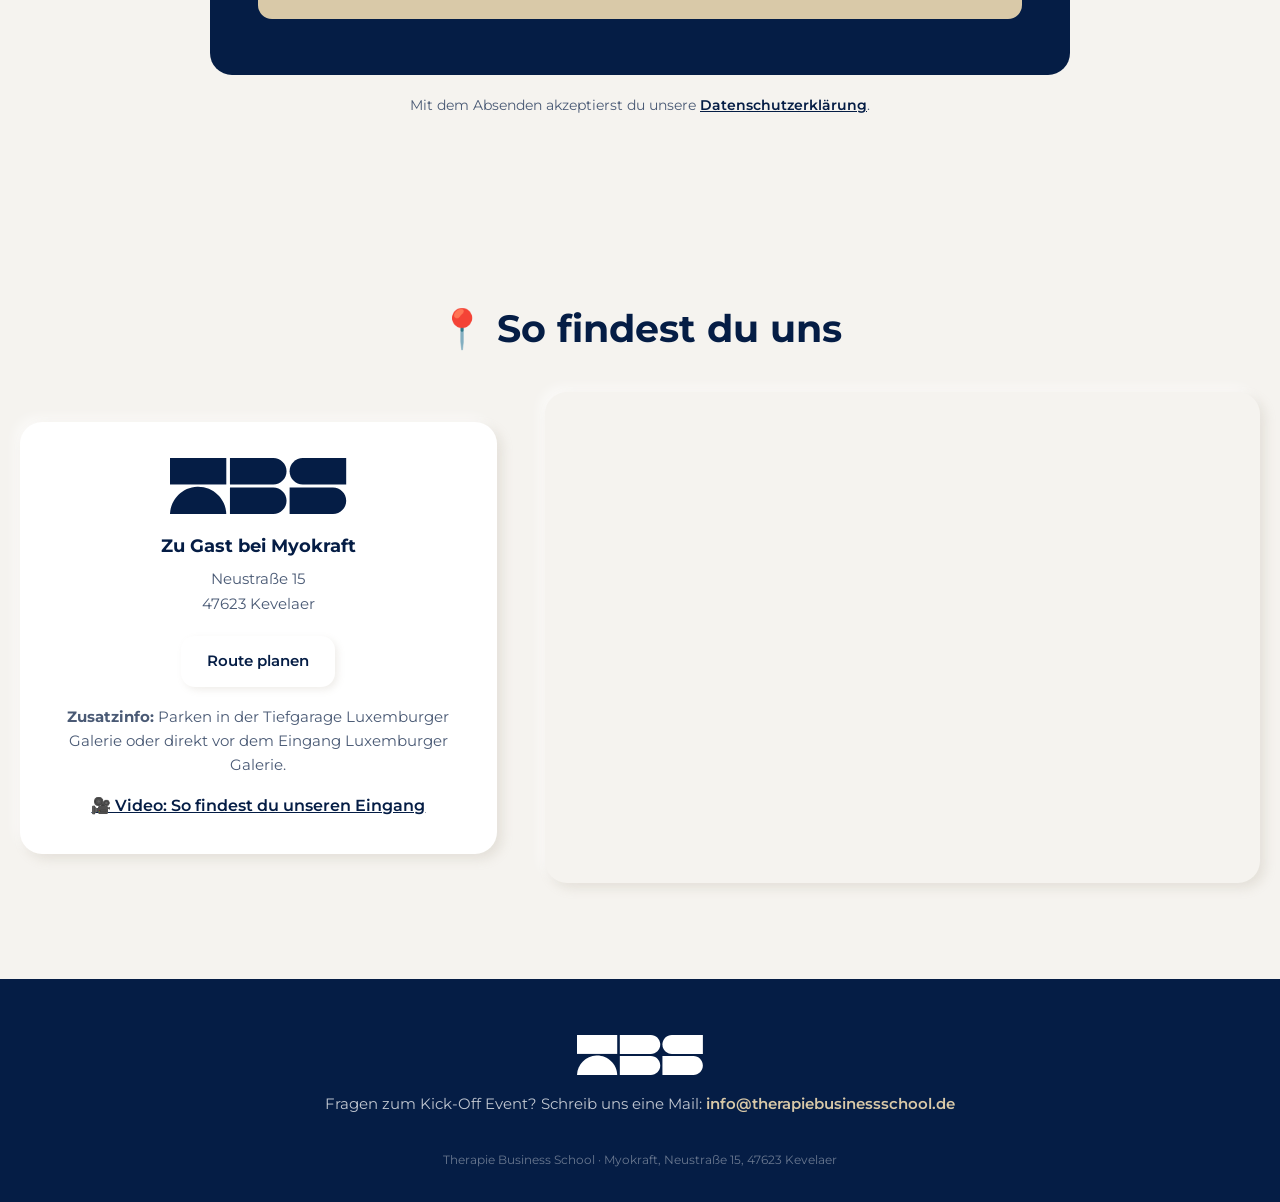
==== commit bb3567e6: "feat: add intro video placeholder before programme timeline Adds a reusable 16:9 video-placeholder c" ====
--- a/index.html
+++ b/index.html
@@ -146,6 +146,18 @@
         <div class="section-label">23. Oktober, 11:00&ndash;16:00 Uhr</div>
         <h2 class="headline" style="margin:0 auto;">Das erwartet dich</h2>
       </div>
+
+      <div class="video-placeholder reveal" role="img" aria-label="Platzhalter für das Intro-Video zum Kick-Off Event">
+        <div class="video-placeholder-inner">
+          <span class="video-play-icon" aria-hidden="true">
+            <svg width="22" height="22" viewBox="0 0 22 22"><path d="M6 4l12 7-12 7V4z" fill="currentColor"/></svg>
+          </span>
+          <span class="video-placeholder-label">Intro-Video folgt in Kürze</span>
+        </div>
+      </div>
+      <!-- TODO Phillip/Nick: Kurzes Intro-Video zum Kick-Off wird noch gedreht. Sobald es vorliegt,
+           diesen Platzhalter durch den echten Embed ersetzen (YouTube-iframe oder <video>-Tag mit
+           Poster, je nach Hosting-Entscheidung). -->
 
       <div class="programm-body">
         <div class="journey-thread" aria-hidden="true">
--- a/assets/site.css
+++ b/assets/site.css
@@ -213,12 +213,19 @@
     text-transform: uppercase;
     color: #FFF;
   }
-  .hero-kickoff-title {
+  /* Höher spezifisch als ".hero h1" (Legacy-Regel für den ersten, großformatigen
+     Hero-Entwurf) angesetzt, damit die kleinere Kick-Off/Partnerabend-Headline
+     zuverlässig gewinnt - sonst setzt sich ".hero h1"s viel größerer Font-Size/
+     Max-Width-Wert durch (unauffällig bei "Kick-Off Event", aber bei längeren
+     Titeln wie "Partner- & Expertenabend" lief der Titel auf Mobile aus dem
+     sichtbaren Bereich, abgeschnitten durch .hero { overflow:hidden }). */
+  .hero h1.hero-kickoff-title {
     font-size: clamp(1.5rem, 3.8vw, 2.4rem);
     font-weight: 900;
     letter-spacing: -.02em;
     text-align: center;
-    margin: 0;
+    max-width: 26ch;
+    margin: 0 auto;
     color: #FFF;
     opacity: 0;
   }
@@ -676,6 +683,70 @@
   .pay-card .consent label { color: rgba(255,255,255,.72); }
   .pay-card .pay-form .btn { margin-top: 20px; }
 
+  /* ---------- Video-Platzhalter (Intro-/Einladungsvideo, noch nicht gedreht) ---------- */
+  .video-placeholder {
+    width: 100%;
+    max-width: 760px;
+    margin: 40px auto 0;
+    aspect-ratio: 16 / 9;
+    border-radius: var(--radius);
+    background: linear-gradient(135deg, var(--navy), var(--navy-2));
+    box-shadow: var(--shadow);
+    display: flex;
+    align-items: center;
+    justify-content: center;
+  }
+  .video-placeholder-inner {
+    display: flex;
+    flex-direction: column;
+    align-items: center;
+    gap: 14px;
+  }
+  .video-play-icon {
+    width: 64px; height: 64px;
+    border-radius: 50%;
+    background: var(--sand);
+    color: var(--navy);
+    display: flex; align-items: center; justify-content: center;
+  }
+  .video-placeholder-label {
+    color: rgba(255,255,255,.8);
+    font-size: .88rem;
+    font-weight: 600;
+    letter-spacing: .02em;
+  }
+
+  /* ---------- Einfacher Ablauf (Partnerabend, ohne Zigzag-Timeline: zu wenige
+     Programmpunkte für die auf zwei Spalten angelegte .stops-Mechanik) ---------- */
+  .simple-steps {
+    width: min(640px, 100%);
+    margin: 40px auto 0;
+    display: flex;
+    flex-direction: column;
+    gap: 0;
+  }
+  .simple-step {
+    display: flex;
+    gap: 20px;
+    padding: 24px 0;
+    border-bottom: 1px solid var(--line);
+  }
+  .simple-step:last-child { border-bottom: 0; padding-bottom: 0; }
+  .simple-step:first-child { padding-top: 0; }
+  .simple-step-time {
+    flex-shrink: 0;
+    width: 112px;
+    font-weight: 800;
+    color: var(--navy);
+    font-size: 1.05rem;
+  }
+  .simple-step-head { font-weight: 700; color: var(--ink); font-size: .98rem; }
+  .simple-step-text { margin-top: 4px; color: var(--ink-soft); font-size: .85rem; line-height: 1.55; }
+  @media (max-width: 480px) {
+    .simple-step { flex-direction: column; gap: 4px; }
+    .simple-step-time { width: auto; }
+  }
+
   /* ---------- Standort ---------- */
   .location {
     display: grid;
@@ -700,6 +771,9 @@
     text-align: center;
   }
   .location-addr .addr-icon { height: 56px; width: auto; margin-bottom: 18px; }
+  /* .caterer-logo (Navy-Box mit Padding) wiederverwendet, wenn statt des TBS-Signets
+     ein fremdes Logo (z.B. Myokraftbar) als "Zu Gast bei"-Bildmarke steht. */
+  .location-addr .caterer-logo { margin: 0 auto 18px; }
   .location-addr .addr-name, .location-parking .addr-name { font-size: 1.15rem; font-weight: 700; color: var(--navy); }
   .location-addr .addr-lines, .location-parking .addr-lines { margin-top: 8px; color: var(--ink-soft); font-size: .95rem; line-height: 1.6; }
   .location-addr .btn-2 { margin-top: 20px; }
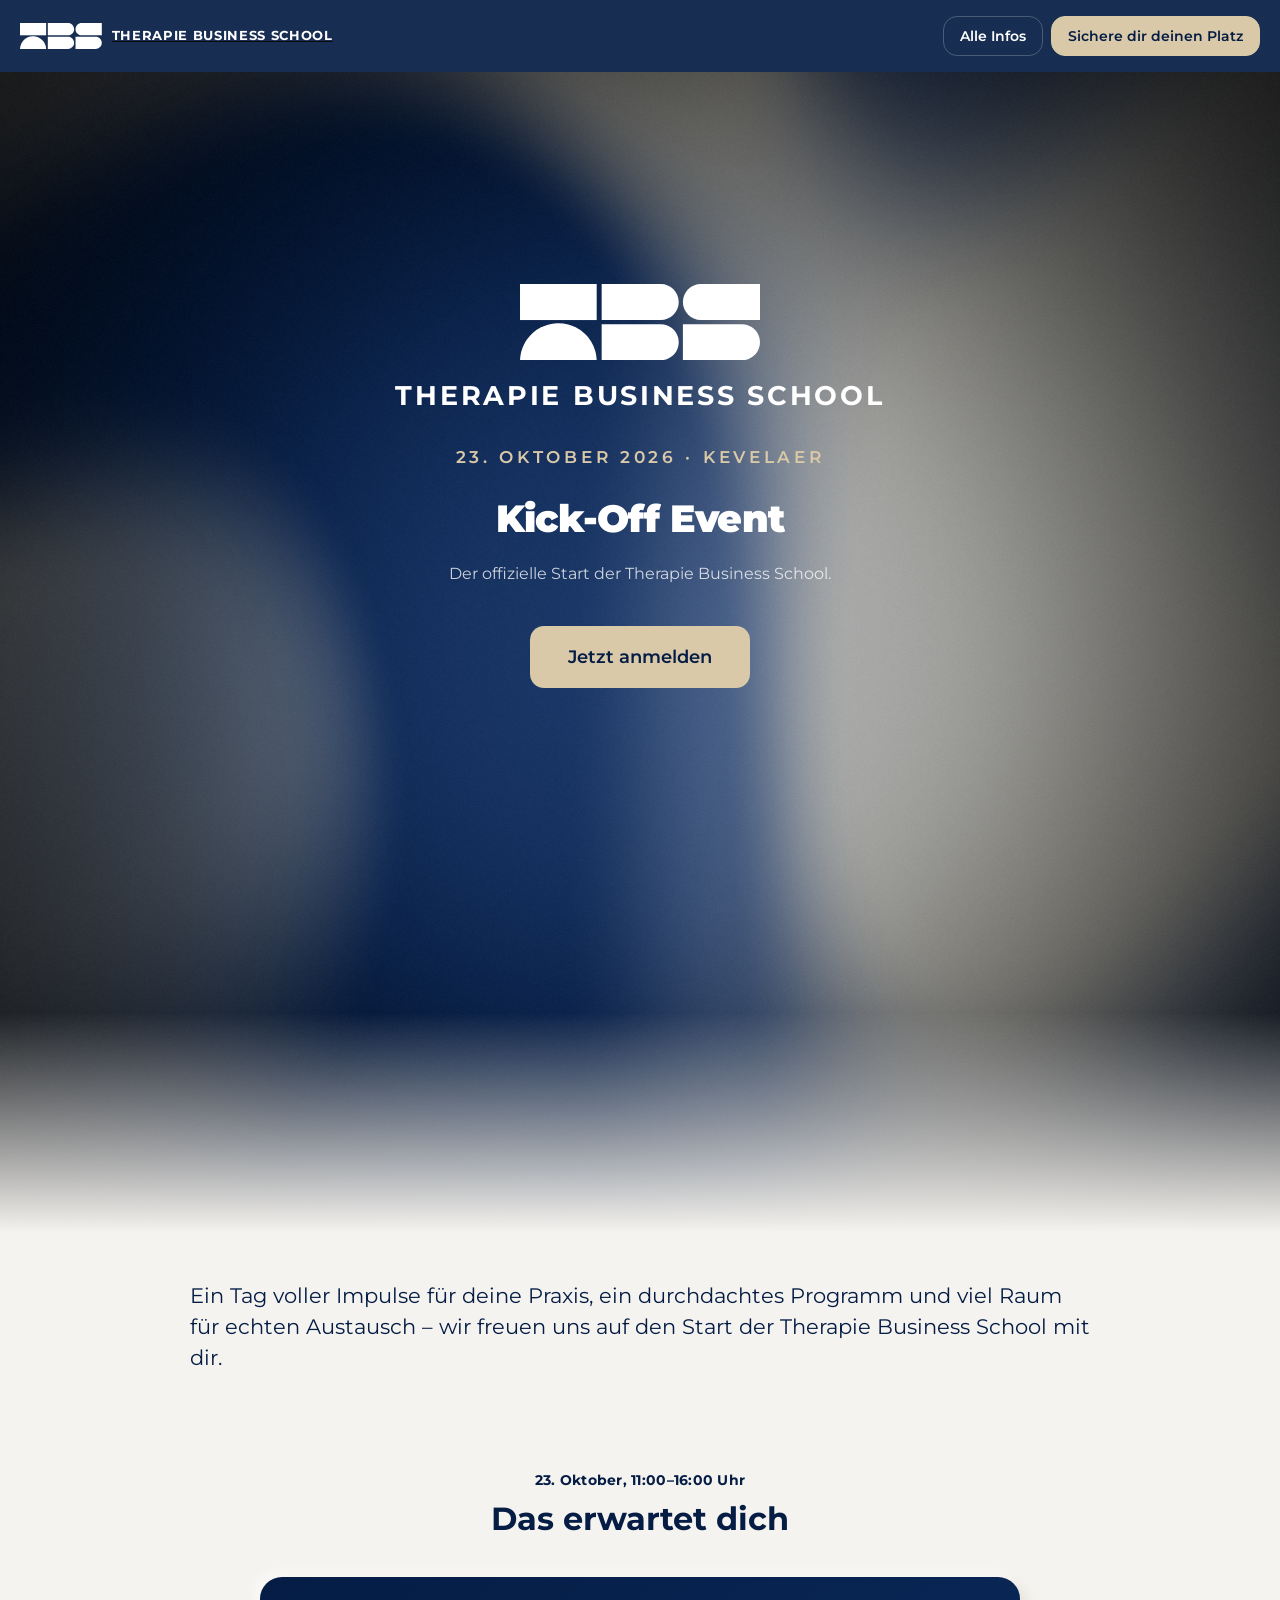
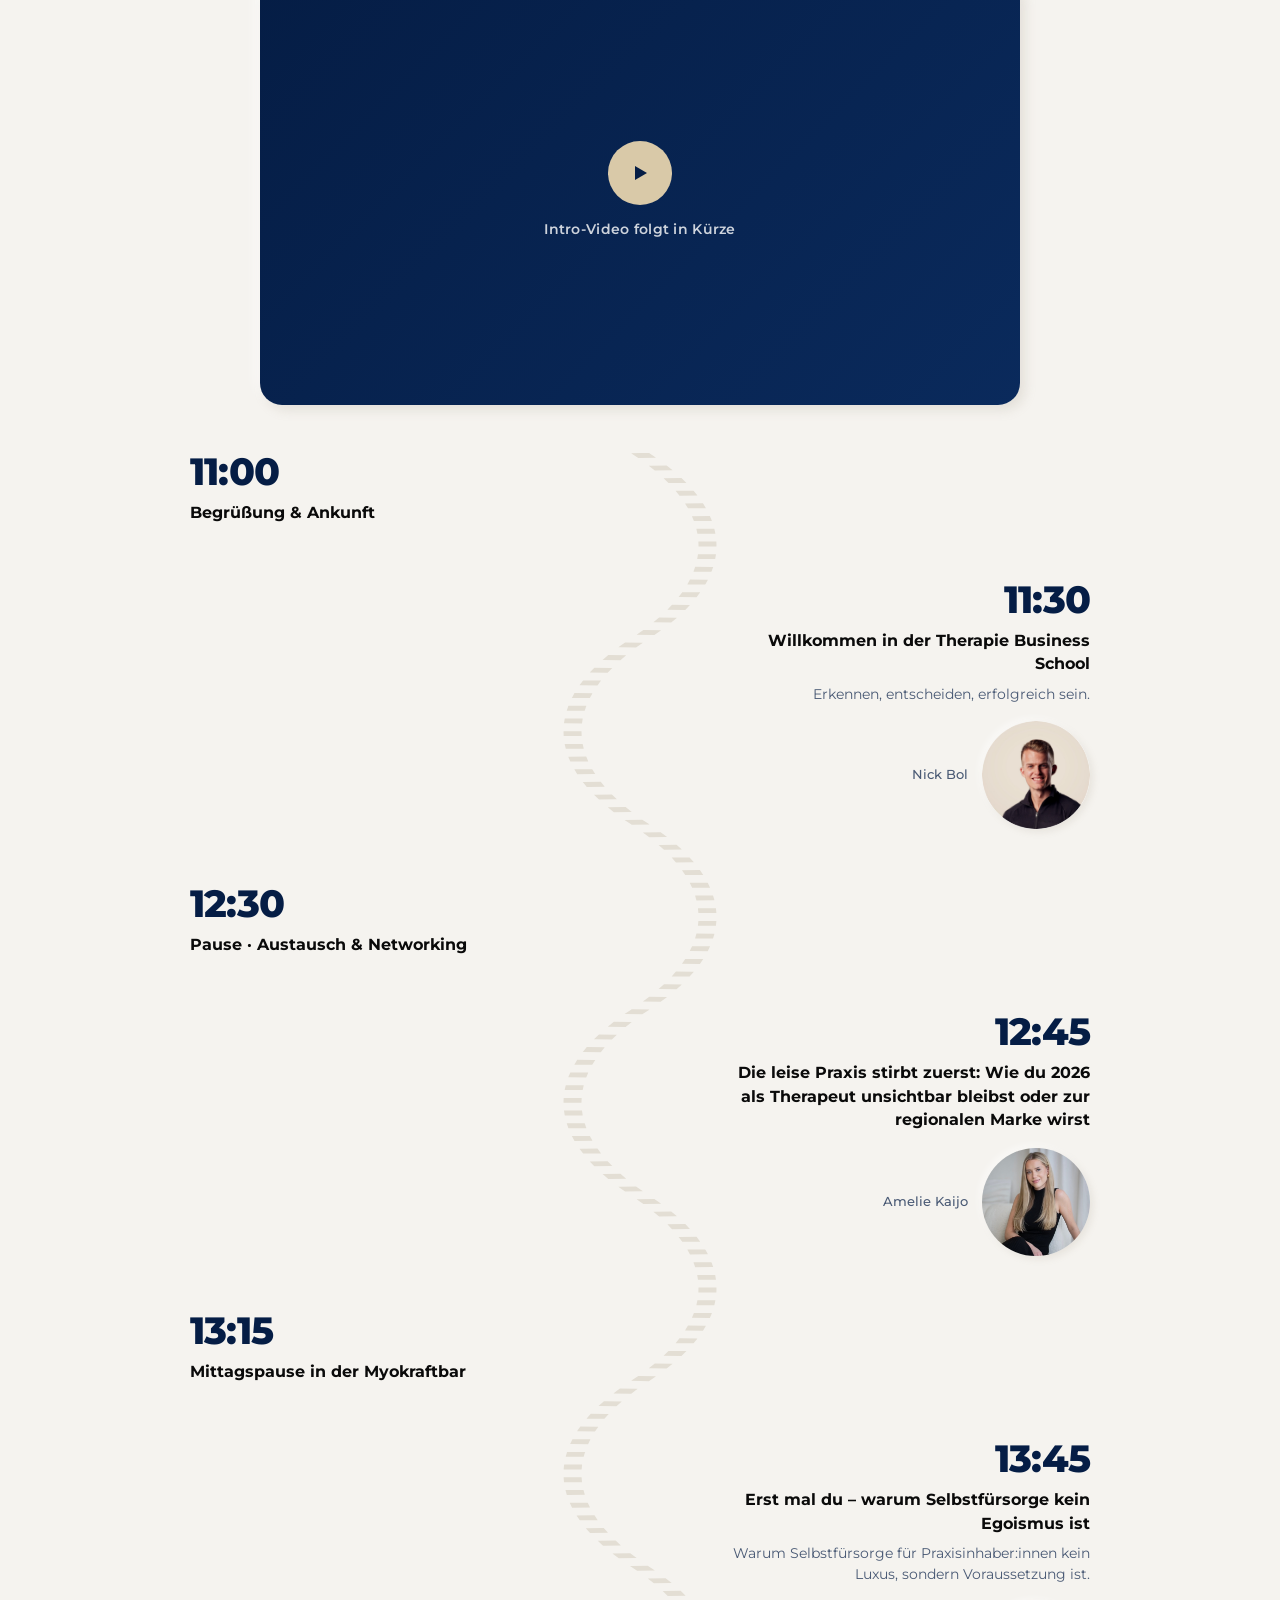
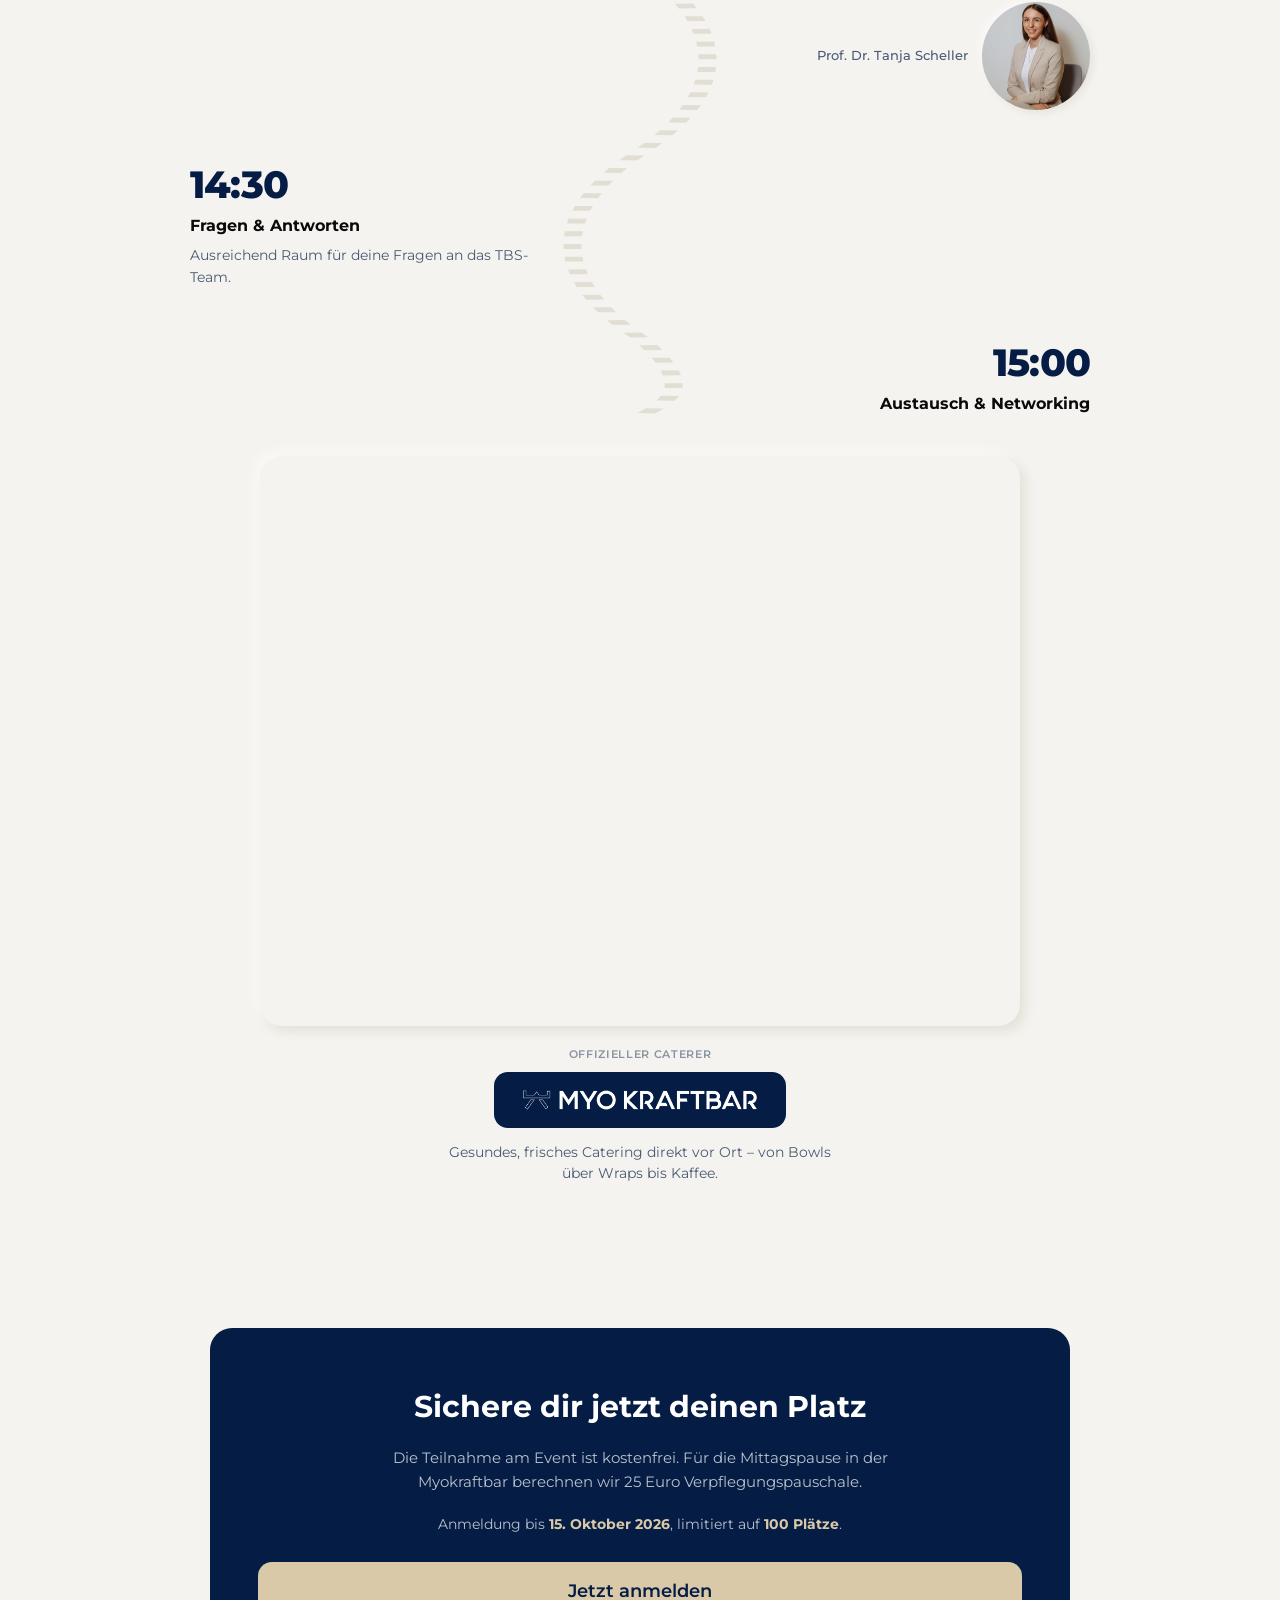
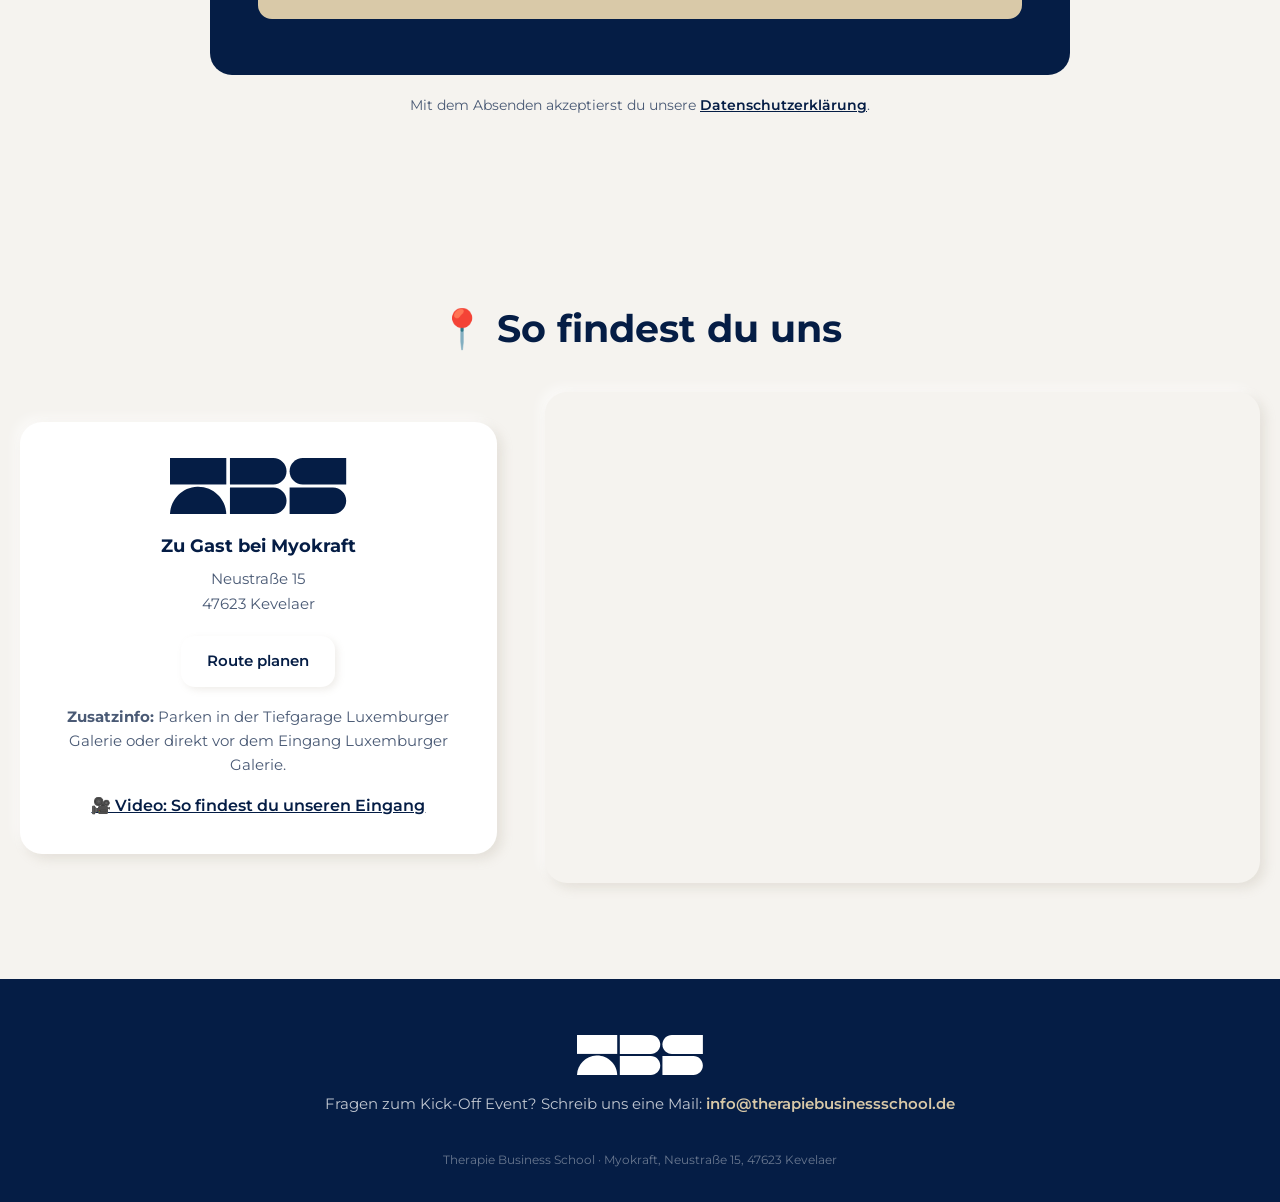
==== commit 0fa59847: "fix: make nav wordmark actually readable The nav SVG lockup packed "Therapie"/"Business"/"School" as" ====
--- a/index.html
+++ b/index.html
@@ -55,37 +55,19 @@
 <nav class="nav">
   <div class="wrap">
     <a class="nav-logo" href="#top" aria-label="Kick-Off Event der Therapie Business School, nach oben">
-      <!-- Wortmarke weiß, eingebettet gemäß Branding Guide §2.2 -->
-      <svg xmlns="http://www.w3.org/2000/svg" viewBox="0 0 571.58 109.79" role="img" aria-label="TBS – Therapie Business School">
+      <!-- Icon + separates Text-Element statt der alten Ein-SVG-Wortmarke: deren Buchstaben-Pfade
+           waren zwar vollständig ("Therapie" / "Business" / "School"), aber als drei gestapelte Zeilen
+           in der 26px-Navbar-Höhe gepresst - praktisch unlesbares Mikro-Schriftbild. Gleiches Muster
+           wie .hero-wordmark: eine lesbare Zeile Text statt Mikro-Vektor-Typografie. -->
+      <svg class="nav-logo-icon" xmlns="http://www.w3.org/2000/svg" viewBox="0 0 345.5 109.8" role="img" aria-label="TBS Signet">
         <path d="M319.54,57.88c14.34,0,25.96,11.62,25.96,25.96s-11.62,25.96-25.96,25.96h-85.03v-51.91h85.03Z" fill="#FFF"/>
-        <path d="M202.58,57.88c14.34,0,25.96,11.62,25.96,25.96s-11.62,25.96-25.96,25.96h-85.03v-51.91h85.03Z" fill="#FFF"/>
-        <path d="M110.36,109.79H.03c.94-29.08,24.3-52.43,53.38-53.38,30.47-.99,55.97,22.91,56.96,53.38Z" fill="#FFF"/>
+        <path d="M202.58,57.88c14.34,0,25.96,11.62,25.96,25.96s-11.62,25.96-25.96,25.96h-85.03v-51.91h85.03,0Z" fill="#FFF"/>
+        <path d="M110.36,109.79H.03c.94-29.08,24.3-52.43,53.38-53.38,30.47-.99,55.97,22.91,56.96,53.38h0Z" fill="#FFF"/>
         <path d="M260.46,51.91c-14.34,0-25.96-11.62-25.96-25.96S246.13,0,260.46,0h85.03v51.91h-85.03Z" fill="#FFF"/>
-        <path d="M202.58,0C216.92,0,228.54,11.62,228.54,25.96s-11.62,25.96-25.96,25.96h-85.03V0h85.03Z" fill="#FFF"/>
-        <rect y="0" width="110.39" height="51.91" fill="#FFF"/>
-        <path d="M389.01,28.1V4.68h-9.17V1.35h22.12v3.32h-9.17v23.42h-3.78Z" fill="#FFF"/>
-        <polygon points="428.35 1.36 428.35 28.1 424.54 28.1 424.54 16.18 409.18 16.18 409.18 28.1 405.36 28.1 405.36 1.36 409.18 1.36 409.18 12.85 424.54 12.85 424.54 1.36 428.35 1.36" fill="#FFF"/>
-        <polygon points="455.03 24.77 455.03 28.1 435.61 28.1 435.61 1.36 454.49 1.36 454.49 4.68 439.43 4.68 439.43 12.89 452.84 12.89 452.84 16.14 439.43 16.14 439.43 24.77 455.03 24.77" fill="#FFF"/>
-        <path d="M476.14,19.13c.24-.08.49-.18.72-.28,1.66-.73,2.93-1.8,3.82-3.19.89-1.38,1.34-3.05,1.34-4.98s-.44-3.61-1.34-5.01c-.89-1.4-2.17-2.47-3.82-3.21-1.65-.73-3.65-1.1-6-1.1h-10.42v26.74h3.81v-8.13h6.61c.59,0,1.16-.03,1.7-.07l5.75,8.2h4.16l-6.35-8.96ZM470.76,16.71h-6.5V4.68h6.5c2.45,0,4.3.52,5.56,1.56,1.26,1.05,1.88,2.52,1.88,4.43s-.62,3.39-1.88,4.44c-1.26,1.06-3.12,1.59-5.56,1.59Z" fill="#FFF"/>
-        <path d="M499.3,1.36h-3.78l-12.12,26.74h3.94l2.94-6.68h14.22l2.94,6.68h4.02l-12.16-26.74ZM491.62,18.35l5.76-13.12,5.76,13.12h-11.52Z" fill="#FFF"/>
-        <path d="M534.9,5.67c-.89-1.4-2.17-2.47-3.82-3.21-1.66-.73-3.65-1.1-6-1.1h-10.43v26.74h3.82v-8.1h6.61c2.34,0,4.34-.38,6-1.13,1.66-.75,2.93-1.82,3.82-3.21.89-1.38,1.34-3.05,1.34-4.98s-.44-3.61-1.34-5.01ZM530.53,15.1c-1.26,1.05-3.11,1.57-5.55,1.57h-6.5V4.68h6.5c2.45,0,4.29.52,5.55,1.56s1.89,2.52,1.89,4.43-.63,3.38-1.89,4.43Z" fill="#FFF"/>
-        <path d="M541.09,28.1V1.35h3.82v26.74h-3.82Z" fill="#FFF"/>
-        <polygon points="571.58 24.77 571.58 28.1 552.17 28.1 552.17 1.36 571.04 1.36 571.04 4.68 555.99 4.68 555.99 12.89 569.4 12.89 569.4 16.14 555.99 16.14 555.99 24.77 571.58 24.77" fill="#FFF"/>
-        <path d="M405.66,57.35c-.69-1.04-1.61-1.82-2.79-2.35-.39-.18-.79-.32-1.21-.43,0,0,.02-.02.03-.02,1.1-.54,1.97-1.3,2.62-2.3.65-.99.98-2.21.98-3.66,0-2.15-.83-3.83-2.49-5.07s-4.02-1.85-7.11-1.85h-11.99v26.74h12.76c3.39,0,5.94-.62,7.66-1.88,1.72-1.26,2.58-3.04,2.58-5.33,0-1.53-.35-2.82-1.04-3.84ZM387.52,44.76h7.83c1.93,0,3.44.36,4.5,1.06,1.07.72,1.61,1.79,1.61,3.21s-.54,2.5-1.61,3.21c-1.06.72-2.57,1.07-4.5,1.07h-7.83v-8.56ZM401.15,64.24c-1.12.72-2.73,1.07-4.85,1.07h-8.78v-8.91h8.78c2.12,0,3.73.36,4.85,1.07,1.13.72,1.69,1.85,1.69,3.4s-.56,2.66-1.69,3.36Z" fill="#FFF"/>
-        <path d="M422.93,68.71c-3.51,0-6.28-1.01-8.29-3.02-2.01-2.01-3.02-4.95-3.02-8.82v-15.21h3.82v15.05c0,2.98.66,5.16,1.97,6.53s3.16,2.06,5.56,2.06,4.28-.69,5.6-2.06c1.31-1.38,1.97-3.55,1.97-6.53v-15.05h3.71v15.21c0,3.87-1,6.81-3,8.82s-4.77,3.02-8.31,3.02Z" fill="#FFF"/>
-        <path d="M449.1,68.71c-2.04,0-3.99-.31-5.84-.94-1.86-.62-3.32-1.43-4.39-2.43l1.41-2.98c1.02.89,2.32,1.63,3.9,2.22,1.58.59,3.22.88,4.93.88,1.55,0,2.81-.18,3.78-.54s1.68-.85,2.14-1.47c.46-.62.69-1.33.69-2.12,0-.92-.3-1.66-.9-2.22-.6-.56-1.38-1.01-2.33-1.36s-2.01-.64-3.15-.9c-1.15-.25-2.3-.55-3.46-.9-1.16-.34-2.22-.78-3.17-1.32-.95-.53-1.73-1.25-2.31-2.16-.59-.9-.88-2.07-.88-3.5s.36-2.64,1.09-3.8c.73-1.16,1.85-2.09,3.36-2.79,1.52-.7,3.44-1.05,5.79-1.05,1.55,0,3.09.2,4.62.61,1.53.41,2.85.99,3.97,1.76l-1.26,3.06c-1.15-.76-2.36-1.32-3.63-1.66-1.27-.34-2.51-.52-3.71-.52-1.5,0-2.74.19-3.71.57-.97.38-1.68.89-2.12,1.53-.45.64-.67,1.35-.67,2.14,0,.94.3,1.69.9,2.25.6.56,1.38,1.01,2.33,1.34.96.33,2.01.63,3.15.9,1.15.27,2.3.57,3.46.9,1.16.33,2.22.76,3.17,1.3.95.54,1.72,1.25,2.31,2.14.59.89.88,2.04.88,3.44s-.37,2.6-1.11,3.76c-.74,1.16-1.88,2.09-3.42,2.79s-3.48,1.05-5.83,1.05Z" fill="#FFF"/>
-        <path d="M464.27,68.41v-26.74h3.82v26.74h-3.82Z" fill="#FFF"/>
-        <polygon points="498.35 41.66 498.35 68.4 495.21 68.4 479.17 48.48 479.17 68.4 475.34 68.4 475.34 41.66 478.48 41.66 494.52 61.59 494.52 41.66 498.35 41.66" fill="#FFF"/>
-        <polygon points="525.01 65.08 525.01 68.4 505.6 68.4 505.6 41.66 524.47 41.66 524.47 44.99 509.42 44.99 509.42 53.21 522.83 53.21 522.83 56.44 509.42 56.44 509.42 65.08 525.01 65.08" fill="#FFF"/>
-        <path d="M538.23,68.71c-2.04,0-3.99-.31-5.84-.94-1.86-.62-3.32-1.43-4.39-2.43l1.41-2.98c1.02.89,2.32,1.63,3.9,2.22,1.58.59,3.22.88,4.93.88,1.55,0,2.81-.18,3.78-.54s1.68-.85,2.14-1.47c.46-.62.69-1.33.69-2.12,0-.92-.3-1.66-.9-2.22-.6-.56-1.38-1.01-2.33-1.36s-2.01-.64-3.15-.9c-1.15-.25-2.3-.55-3.46-.9-1.16-.34-2.22-.78-3.17-1.32-.95-.53-1.73-1.25-2.31-2.16-.59-.9-.88-2.07-.88-3.5s.36-2.64,1.09-3.8c.73-1.16,1.85-2.09,3.36-2.79,1.52-.7,3.44-1.05,5.79-1.05,1.55,0,3.09.2,4.62.61,1.53.41,2.85.99,3.97,1.76l-1.26,3.06c-1.15-.76-2.36-1.32-3.63-1.66-1.27-.34-2.51-.52-3.71-.52-1.5,0-2.74.19-3.71.57-.97.38-1.68.89-2.12,1.53-.45.64-.67,1.35-.67,2.14,0,.94.3,1.69.9,2.25.6.56,1.38,1.01,2.33,1.34.96.33,2.01.63,3.15.9,1.15.27,2.3.57,3.46.9,1.16.33,2.22.76,3.17,1.3.95.54,1.72,1.25,2.31,2.14.59.89.88,2.04.88,3.44s-.37,2.6-1.11,3.76c-.74,1.16-1.88,2.09-3.42,2.79s-3.48,1.05-5.83,1.05Z" fill="#FFF"/>
-        <path d="M561.19,68.71c-2.04,0-3.99-.31-5.84-.94-1.86-.62-3.32-1.43-4.39-2.43l1.41-2.98c1.02.89,2.32,1.63,3.9,2.22,1.58.59,3.22.88,4.93.88,1.55,0,2.81-.18,3.78-.54s1.68-.85,2.14-1.47c.46-.62.69-1.33.69-2.12,0-.92-.3-1.66-.9-2.22-.6-.56-1.38-1.01-2.33-1.36s-2.01-.64-3.15-.9c-1.15-.25-2.3-.55-3.46-.9-1.16-.34-2.22-.78-3.17-1.32-.95-.53-1.73-1.25-2.31-2.16-.59-.9-.88-2.07-.88-3.5s.36-2.64,1.09-3.8c.73-1.16,1.85-2.09,3.36-2.79,1.52-.7,3.44-1.05,5.79-1.05,1.55,0,3.09.2,4.62.61,1.53.41,2.85.99,3.97,1.76l-1.26,3.06c-1.15-.76-2.36-1.32-3.63-1.66-1.27-.34-2.51-.52-3.71-.52-1.5,0-2.74.19-3.71.57-.97.38-1.68.89-2.12,1.53-.45.64-.67,1.35-.67,2.14,0,.94.3,1.69.9,2.25.6.56,1.38,1.01,2.33,1.34.96.33,2.01.63,3.15.9,1.15.27,2.3.57,3.46.9,1.16.33,2.22.76,3.17,1.3.95.54,1.72,1.25,2.31,2.14.59.89.88,2.04.88,3.44s-.37,2.6-1.11,3.76c-.74,1.16-1.88,2.09-3.42,2.79s-3.48,1.05-5.83,1.05Z" fill="#FFF"/>
-        <path d="M391.49,109.02c-2.04,0-3.99-.31-5.84-.94-1.86-.62-3.32-1.43-4.39-2.43l1.41-2.98c1.02.89,2.32,1.63,3.9,2.22,1.58.59,3.22.88,4.93.88,1.55,0,2.81-.18,3.78-.54s1.68-.85,2.14-1.47c.46-.62.69-1.33.69-2.12,0-.92-.3-1.66-.9-2.22-.6-.56-1.38-1.01-2.33-1.36s-2.01-.64-3.15-.9c-1.15-.25-2.3-.55-3.46-.9-1.16-.34-2.22-.78-3.17-1.32-.95-.54-1.73-1.25-2.31-2.16-.59-.9-.88-2.07-.88-3.49s.36-2.64,1.09-3.8c.73-1.16,1.85-2.09,3.36-2.79,1.52-.7,3.44-1.05,5.79-1.05,1.55,0,3.09.2,4.62.61,1.53.41,2.85.99,3.97,1.76l-1.26,3.06c-1.15-.76-2.36-1.32-3.63-1.66-1.27-.34-2.51-.52-3.71-.52-1.5,0-2.74.19-3.71.57-.97.38-1.68.89-2.12,1.53-.45.64-.67,1.35-.67,2.14,0,.94.3,1.69.9,2.25s1.38,1.01,2.33,1.34,2.01.63,3.15.9c1.15.27,2.3.57,3.46.9,1.16.33,2.22.76,3.17,1.3.95.53,1.72,1.25,2.31,2.14.59.89.88,2.04.88,3.44s-.37,2.6-1.11,3.76c-.74,1.16-1.88,2.09-3.42,2.79s-3.48,1.05-5.83,1.05Z" fill="#FFF"/>
-        <path d="M418.62,109.02c-2.04,0-3.92-.34-5.64-1.01-1.72-.67-3.21-1.63-4.47-2.87-1.26-1.23-2.25-2.68-2.96-4.34-.71-1.66-1.07-3.48-1.07-5.46s.36-3.81,1.07-5.46c.71-1.66,1.71-3.1,2.98-4.34,1.27-1.23,2.77-2.19,4.49-2.87s3.6-1.01,5.63-1.01,3.97.35,5.71,1.05c1.74.7,3.23,1.74,4.45,3.11l-2.48,2.41c-1.02-1.07-2.17-1.87-3.44-2.39-1.27-.52-2.64-.78-4.09-.78s-2.9.25-4.18.76c-1.29.51-2.4,1.22-3.34,2.14-.94.92-1.67,2.01-2.2,3.27s-.78,2.63-.78,4.11.26,2.85.78,4.11,1.25,2.35,2.2,3.27c.94.92,2.06,1.63,3.34,2.14,1.29.51,2.68.76,4.18.76s2.81-.26,4.09-.78,2.42-1.33,3.44-2.43l2.48,2.41c-1.22,1.38-2.71,2.42-4.45,3.13-1.74.71-3.66,1.07-5.75,1.07Z" fill="#FFF"/>
-        <polygon points="456.51 81.98 456.51 108.72 452.69 108.72 452.69 96.8 437.33 96.8 437.33 108.72 433.51 108.72 433.51 81.98 437.33 81.98 437.33 93.47 452.69 93.47 452.69 81.98 456.51 81.98" fill="#FFF"/>
-        <path d="M475.84,109.02c-2.04,0-3.93-.34-5.67-1.03-1.74-.69-3.25-1.65-4.53-2.88-1.27-1.24-2.27-2.68-2.98-4.34-.71-1.66-1.07-3.46-1.07-5.42s.36-3.77,1.07-5.43c.71-1.66,1.71-3.1,2.98-4.34,1.27-1.23,2.78-2.2,4.51-2.88,1.73-.69,3.63-1.03,5.69-1.03s3.92.34,5.63,1.01,3.22,1.63,4.51,2.87c1.29,1.24,2.28,2.68,2.98,4.34.7,1.66,1.05,3.48,1.05,5.46s-.35,3.81-1.05,5.46c-.7,1.66-1.69,3.1-2.98,4.34-1.29,1.24-2.79,2.19-4.51,2.87-1.72.68-3.6,1.01-5.63,1.01ZM475.84,105.62c1.48,0,2.85-.25,4.11-.76,1.26-.51,2.36-1.23,3.29-2.16s1.66-2.02,2.18-3.27c.52-1.25.78-2.61.78-4.09s-.26-2.84-.78-4.09c-.52-1.25-1.25-2.34-2.18-3.27-.93-.93-2.02-1.65-3.29-2.16s-2.63-.76-4.11-.76-2.88.25-4.15.76c-1.26.51-2.36,1.23-3.3,2.16-.94.93-1.67,2.02-2.2,3.27s-.78,2.61-.78,4.09.26,2.84.78,4.09c.52,1.25,1.25,2.34,2.2,3.27s2.04,1.65,3.3,2.16c1.26.51,2.64.76,4.15.76Z" fill="#FFF"/>
-        <path d="M507.17,109.02c-2.04,0-3.93-.34-5.67-1.03-1.74-.69-3.25-1.65-4.53-2.88-1.27-1.24-2.27-2.68-2.98-4.34-.71-1.66-1.07-3.46-1.07-5.42s.36-3.77,1.07-5.43c.71-1.66,1.71-3.1,2.98-4.34,1.27-1.23,2.78-2.2,4.51-2.88,1.73-.69,3.63-1.03,5.69-1.03s3.92.34,5.63,1.01,3.22,1.63,4.51,2.87c1.29,1.24,2.28,2.68,2.98,4.34.7,1.66,1.05,3.48,1.05,5.46s-.35,3.81-1.05,5.46c-.7,1.66-1.69,3.1-2.98,4.34-1.29,1.24-2.79,2.19-4.51,2.87-1.72.68-3.6,1.01-5.63,1.01ZM507.17,105.62c1.48,0,2.85-.25,4.11-.76,1.26-.51,2.36-1.23,3.29-2.16s1.66-2.02,2.18-3.27c.52-1.25.78-2.61.78-4.09s-.26-2.84-.78-4.09c-.52-1.25-1.25-2.34-2.18-3.27-.93-.93-2.02-1.65-3.29-2.16s-2.63-.76-4.11-.76-2.88.25-4.15.76c-1.26.51-2.36,1.23-3.3,2.16-.94.93-1.67,2.02-2.2,3.27s-.78,2.61-.78,4.09.26,2.84.78,4.09c.52,1.25,1.25,2.34,2.2,3.27s2.04,1.65,3.3,2.16c1.26.51,2.64.76,4.15.76Z" fill="#FFF"/>
-        <path d="M526.42,108.72v-26.74h3.82v23.42h14.48v3.32h-18.3Z" fill="#FFF"/>
+        <path d="M202.58,0c14.34,0,25.96,11.62,25.96,25.96s-11.62,25.96-25.96,25.96h-85.03V0h85.03Z" fill="#FFF"/>
+        <rect width="110.39" height="51.91" fill="#FFF"/>
       </svg>
+      <span class="nav-logo-text">Therapie Business School</span>
     </a>
     <div class="nav-links">
       <a href="#anmeldung">Alle Infos</a>
--- a/assets/site.css
+++ b/assets/site.css
@@ -75,7 +75,17 @@
     justify-content: space-between;
     gap: 16px;
   }
-  .nav-logo svg { height: 26px; width: auto; }
+  .nav-logo { display: flex; align-items: center; gap: 10px; }
+  .nav-logo-icon { height: 26px; width: auto; flex-shrink: 0; }
+  .nav-logo-text {
+    color: #FFF;
+    font-weight: 700;
+    font-size: .82rem;
+    letter-spacing: .05em;
+    text-transform: uppercase;
+    white-space: nowrap;
+  }
+  @media (max-width: 620px) { .nav-logo-text { display: none; } }
   .nav-links { display: flex; gap: 8px; align-items: center; }
   .nav-links a {
     text-decoration: none;
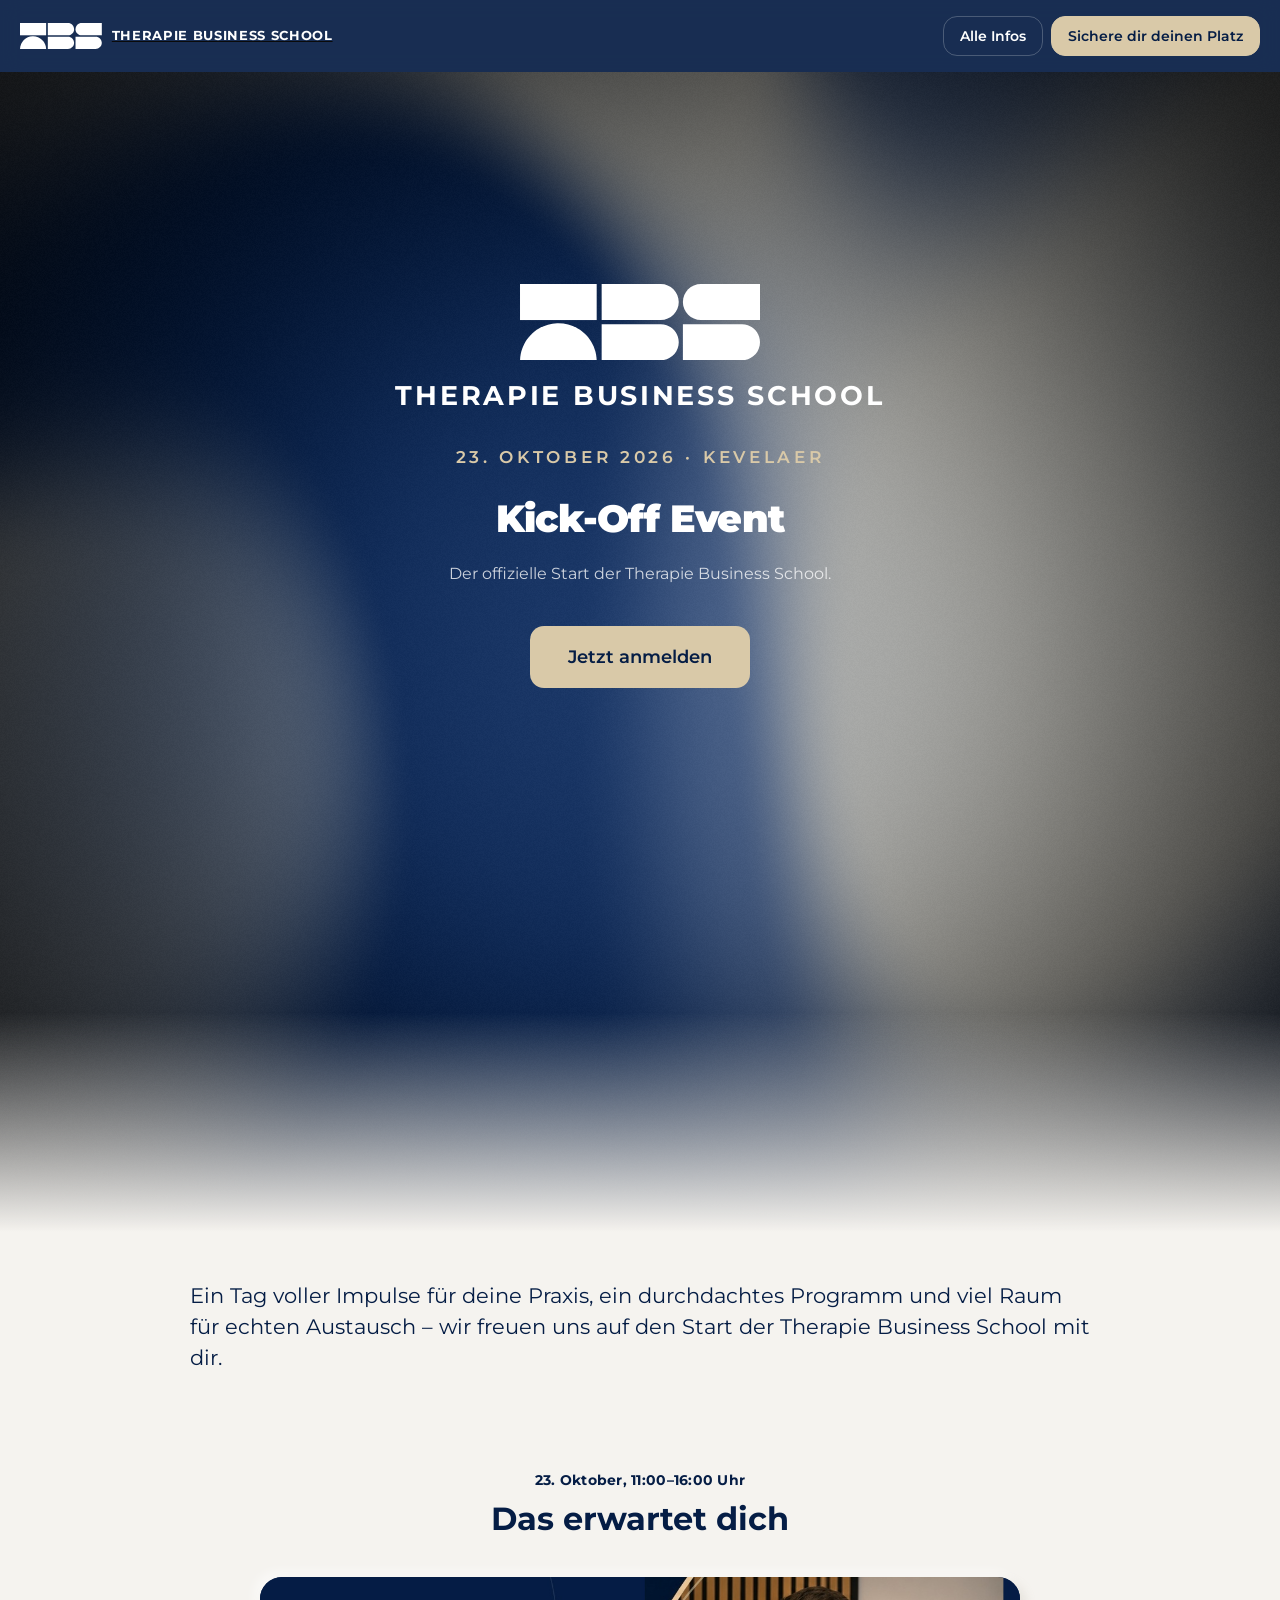
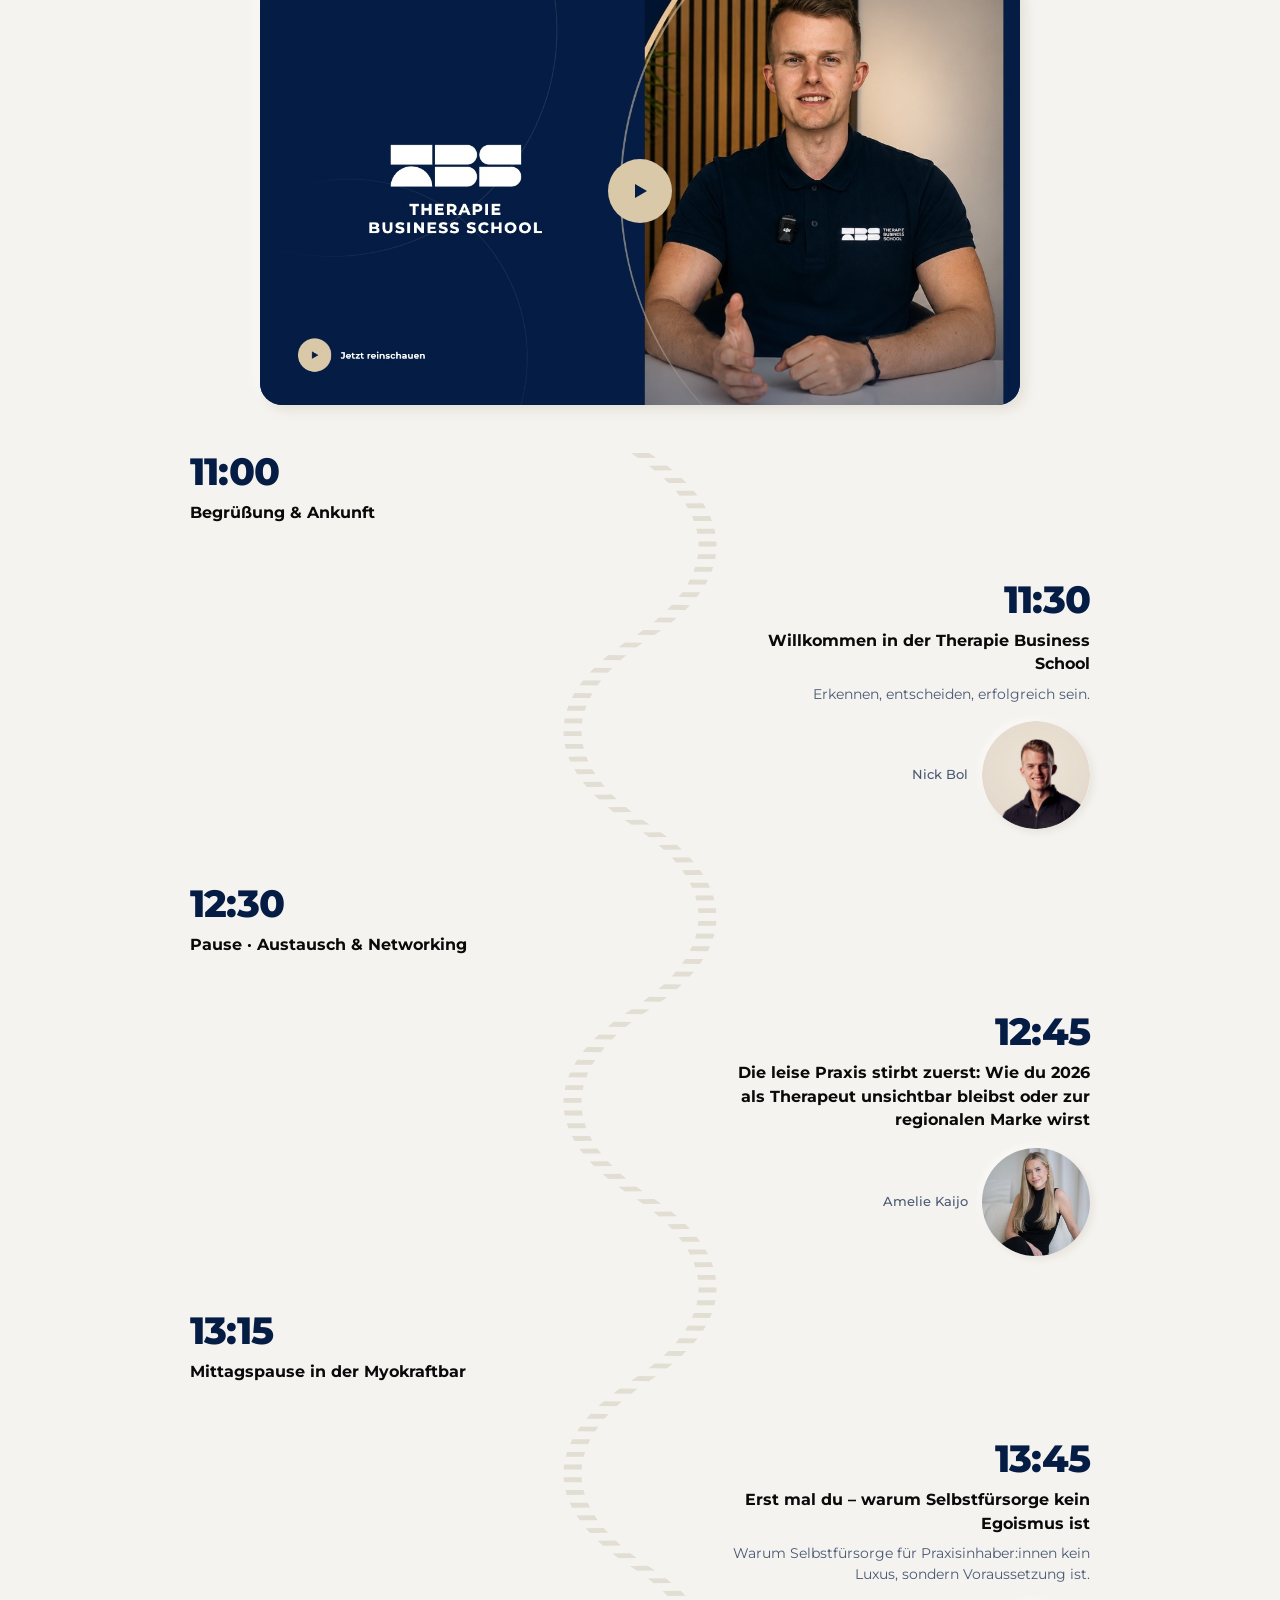
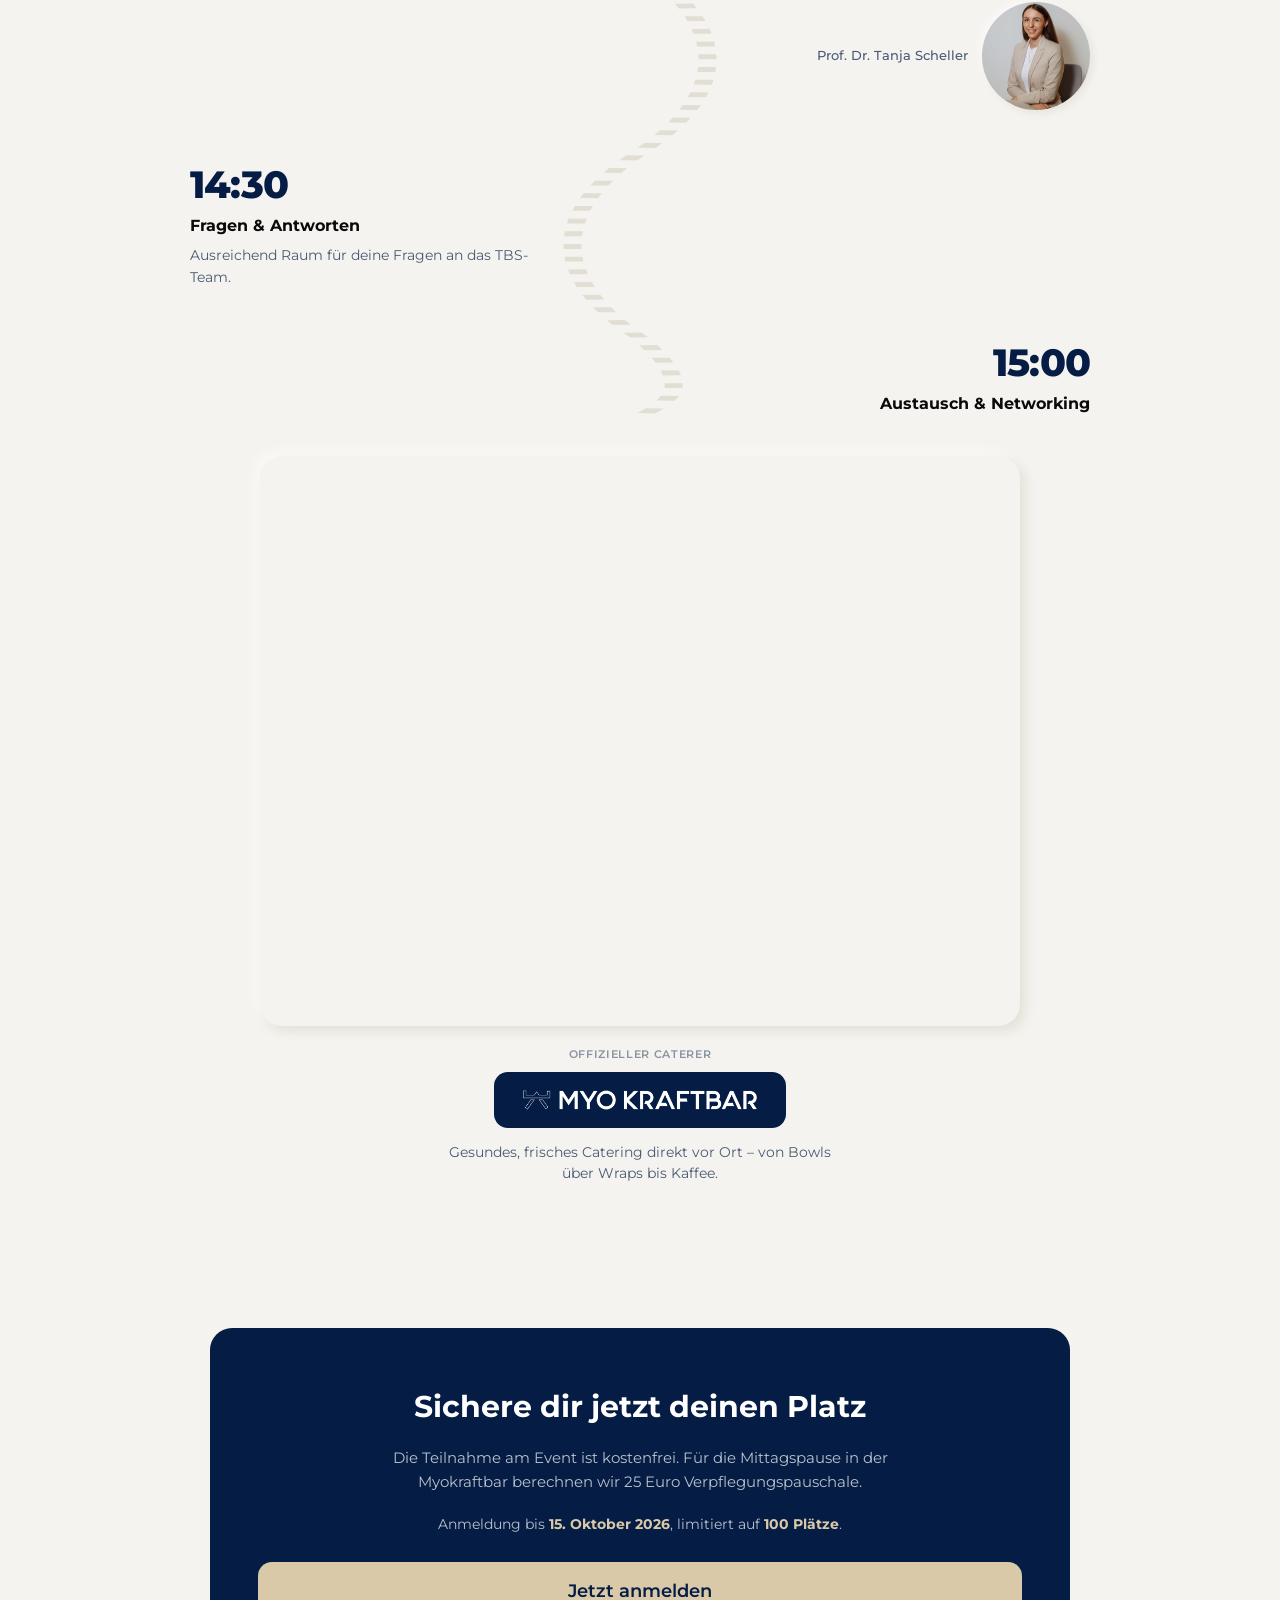
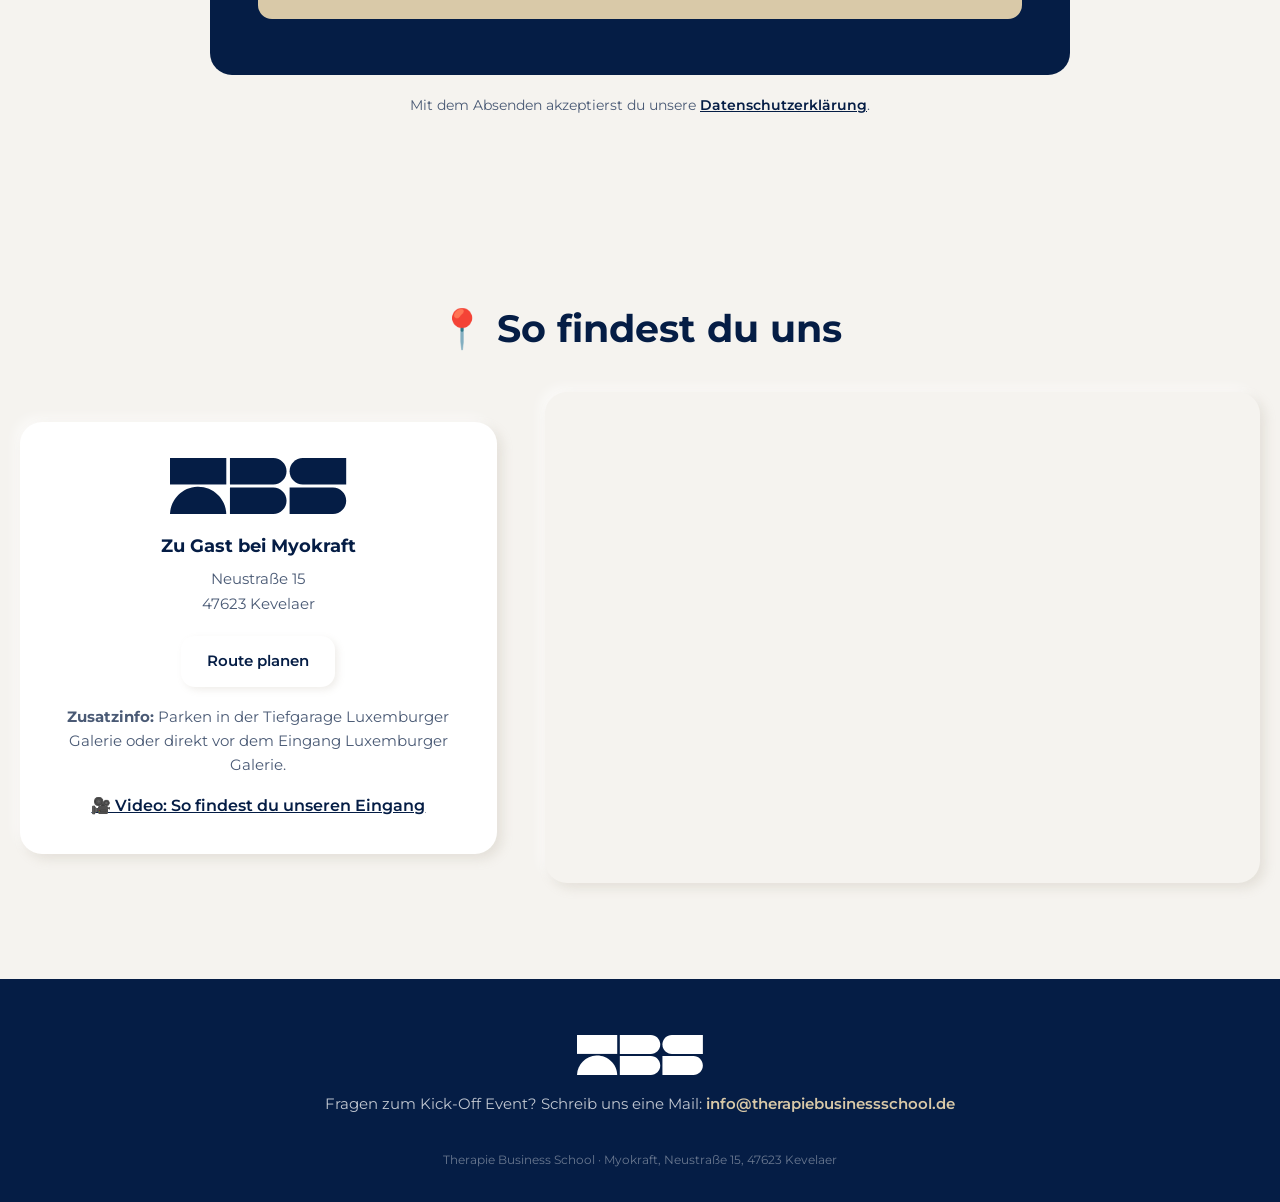
==== commit 324af93b: "feat: wire up intro video on both pages, re-add custom domain CNAME Kick-Off page had a pending vide" ====
--- a/index.html
+++ b/index.html
@@ -129,17 +129,17 @@
         <h2 class="headline" style="margin:0 auto;">Das erwartet dich</h2>
       </div>
 
-      <div class="video-placeholder reveal" role="img" aria-label="Platzhalter für das Intro-Video zum Kick-Off Event">
-        <div class="video-placeholder-inner">
+      <!-- YouTube-Facade: zeigt nur das Poster-Bild + Play-Button, der echte iframe (inkl.
+           YouTube-Skripte/Tracking) wird erst per Klick nachgeladen. youtube-nocookie.com
+           reduziert Cookies vor dem Klick zusätzlich. -->
+      <div class="video-embed reveal" id="kickoff-video" data-youtube-id="PD6O6muVukY">
+        <button type="button" class="video-embed-trigger" aria-label="Video abspielen: Willkommen bei der Therapie Business School">
+          <img class="video-embed-poster" src="assets/video/kickoff-intro-poster.jpg" alt="" loading="lazy">
           <span class="video-play-icon" aria-hidden="true">
             <svg width="22" height="22" viewBox="0 0 22 22"><path d="M6 4l12 7-12 7V4z" fill="currentColor"/></svg>
           </span>
-          <span class="video-placeholder-label">Intro-Video folgt in Kürze</span>
-        </div>
+        </button>
       </div>
-      <!-- TODO Phillip/Nick: Kurzes Intro-Video zum Kick-Off wird noch gedreht. Sobald es vorliegt,
-           diesen Platzhalter durch den echten Embed ersetzen (YouTube-iframe oder <video>-Tag mit
-           Poster, je nach Hosting-Entscheidung). -->
 
       <div class="programm-body">
         <div class="journey-thread" aria-hidden="true">
@@ -232,7 +232,7 @@
         <button type="button" class="btn btn-sand btn-block" id="anmeldung-toggle" aria-expanded="false" aria-controls="anmeldung-form-wrap">Jetzt anmelden</button>
 
         <div class="anmeldung-form-wrap" id="anmeldung-form-wrap">
-          <form class="pay-form" id="form-kickoff" novalidate data-stripe-url="[STRIPE_PAYMENT_LINK_URL – von Nick einsetzen]">
+          <form class="pay-form" id="form-kickoff" novalidate data-stripe-url="[STRIPE_PAYMENT_LINK_URL – von Nick einsetzen]" data-signup-webhook="https://n8n.therapiebusinessschool.de/webhook/kickoff-signup">
             <p class="form-note">Alle Felder sind Pflichtfelder. Nach dem Absenden geht es weiter zum Bezahlprozess für die Verpflegungspauschale.</p>
 
             <div class="field-row">
@@ -300,10 +300,9 @@
             </div>
 
             <button type="submit" class="btn btn-sand btn-block" id="form-kickoff-submit" disabled>Weiter</button>
-            <!-- TODO Phillip/Nick: Die hier erfassten Formulardaten werden aktuell nicht übertragen
-                 (kein Backend angebunden) - nur die Pflichtfeld-Prüfung läuft, danach Weiterleitung
-                 zum Stripe-Platzhalter-Link. Sobald eine Versand-Technik entschieden ist (siehe auch
-                 Partnerabend-Formular), hier echten Versand vor der Stripe-Weiterleitung ergänzen. -->
+            <!-- Zwischenlösung bis TBS-Hub steht: n8n-Workflow "TBS Kick-Off – Anmeldung → Google Sheet"
+                 (n8n.therapiebusinessschool.de) schreibt jede Anmeldung in das Sheet "TBS Kick-Off
+                 Anmeldungen", siehe n8n/README.md. Kein Double-Opt-in, siehe README für Grenzen. -->
           </form>
         </div>
 
@@ -437,9 +436,43 @@
         kickoffForm.reportValidity();
         return;
       }
-      // TODO Phillip/Nick: hier werden die Formulardaten aktuell nicht übertragen
-      // (kein Backend), siehe Kommentar im HTML. Weiterleitung zum Stripe-Link:
+
+      // Zwischenlösung bis der TBS-Hub steht: Anmeldedaten per Webhook an n8n
+      // (schreibt eine Zeile in ein Google Sheet, siehe n8n/kickoff-signup-workflow.json).
+      // keepalive:true sorgt dafür, dass der Request auch während der sofort
+      // folgenden Weiterleitung zu Stripe noch fertig abgeschickt wird. Bewusst
+      // "fire and forget": ein Webhook-Fehler darf die Anmeldung/Zahlung nicht
+      // blockieren, daher kein await und kein Abbruch bei Fehlern.
+      var webhookUrl = kickoffForm.dataset.signupWebhook;
+      if (webhookUrl && webhookUrl.indexOf('[') !== 0) {
+        var data = Object.fromEntries(new FormData(kickoffForm).entries());
+        data.event = 'kickoff-23-10-2026';
+        data.submitted_at = new Date().toISOString();
+        fetch(webhookUrl, {
+          method: 'POST',
+          headers: { 'Content-Type': 'application/json' },
+          body: JSON.stringify(data),
+          keepalive: true
+        }).catch(function () { /* siehe Kommentar oben: bewusst kein Fehlerabbruch */ });
+      }
+
       window.location.href = kickoffForm.dataset.stripeUrl;
+    });
+  }
+
+  // Intro-Video: iframe erst per Klick auf das Poster-Bild einsetzen (YouTube-Facade),
+  // damit YouTube-Skripte/Cookies nicht schon beim Seitenaufruf ungefragt nachladen.
+  var videoEmbed = document.getElementById('kickoff-video');
+  if (videoEmbed) {
+    var videoTrigger = videoEmbed.querySelector('.video-embed-trigger');
+    videoTrigger.addEventListener('click', function () {
+      var iframe = document.createElement('iframe');
+      iframe.src = 'https://www.youtube-nocookie.com/embed/' + videoEmbed.dataset.youtubeId + '?autoplay=1&rel=0';
+      iframe.title = 'Willkommen bei der Therapie Business School';
+      iframe.allow = 'accelerometer; autoplay; clipboard-write; encrypted-media; gyroscope; picture-in-picture';
+      iframe.allowFullscreen = true;
+      videoEmbed.innerHTML = '';
+      videoEmbed.appendChild(iframe);
     });
   }
 
--- a/assets/site.css
+++ b/assets/site.css
@@ -726,6 +726,49 @@
     letter-spacing: .02em;
   }
 
+  /* ---------- Video-Embed (echtes Intro-Video, YouTube-Facade) ----------
+     Zeigt bis zum Klick nur das Poster-Bild + Play-Button; der iframe (inkl.
+     YouTube-JS/Cookies) wird erst dann per JS eingesetzt (siehe Script am
+     Seitenende), statt ihn beim Seitenaufruf ungefragt mitzuladen. */
+  .video-embed {
+    width: 100%;
+    max-width: 760px;
+    margin: 40px auto 0;
+    aspect-ratio: 16 / 9;
+    border-radius: var(--radius);
+    overflow: hidden;
+    box-shadow: var(--shadow);
+    background: var(--navy);
+  }
+  .video-embed-trigger {
+    position: relative;
+    display: block;
+    width: 100%; height: 100%;
+    border: 0; padding: 0; margin: 0;
+    cursor: pointer;
+    background: none;
+  }
+  .video-embed-poster {
+    width: 100%; height: 100%;
+    object-fit: cover;
+    display: block;
+  }
+  .video-embed-trigger .video-play-icon {
+    position: absolute;
+    top: 50%; left: 50%;
+    transform: translate(-50%, -50%);
+    transition: transform .2s ease, background .2s ease;
+  }
+  .video-embed-trigger:hover .video-play-icon,
+  .video-embed-trigger:focus-visible .video-play-icon {
+    transform: translate(-50%, -50%) scale(1.08);
+    background: #FFF;
+  }
+  .video-embed iframe {
+    width: 100%; height: 100%;
+    border: 0; display: block;
+  }
+
   /* ---------- Einfacher Ablauf (Partnerabend, ohne Zigzag-Timeline: zu wenige
      Programmpunkte für die auf zwei Spalten angelegte .stops-Mechanik) ---------- */
   .simple-steps {
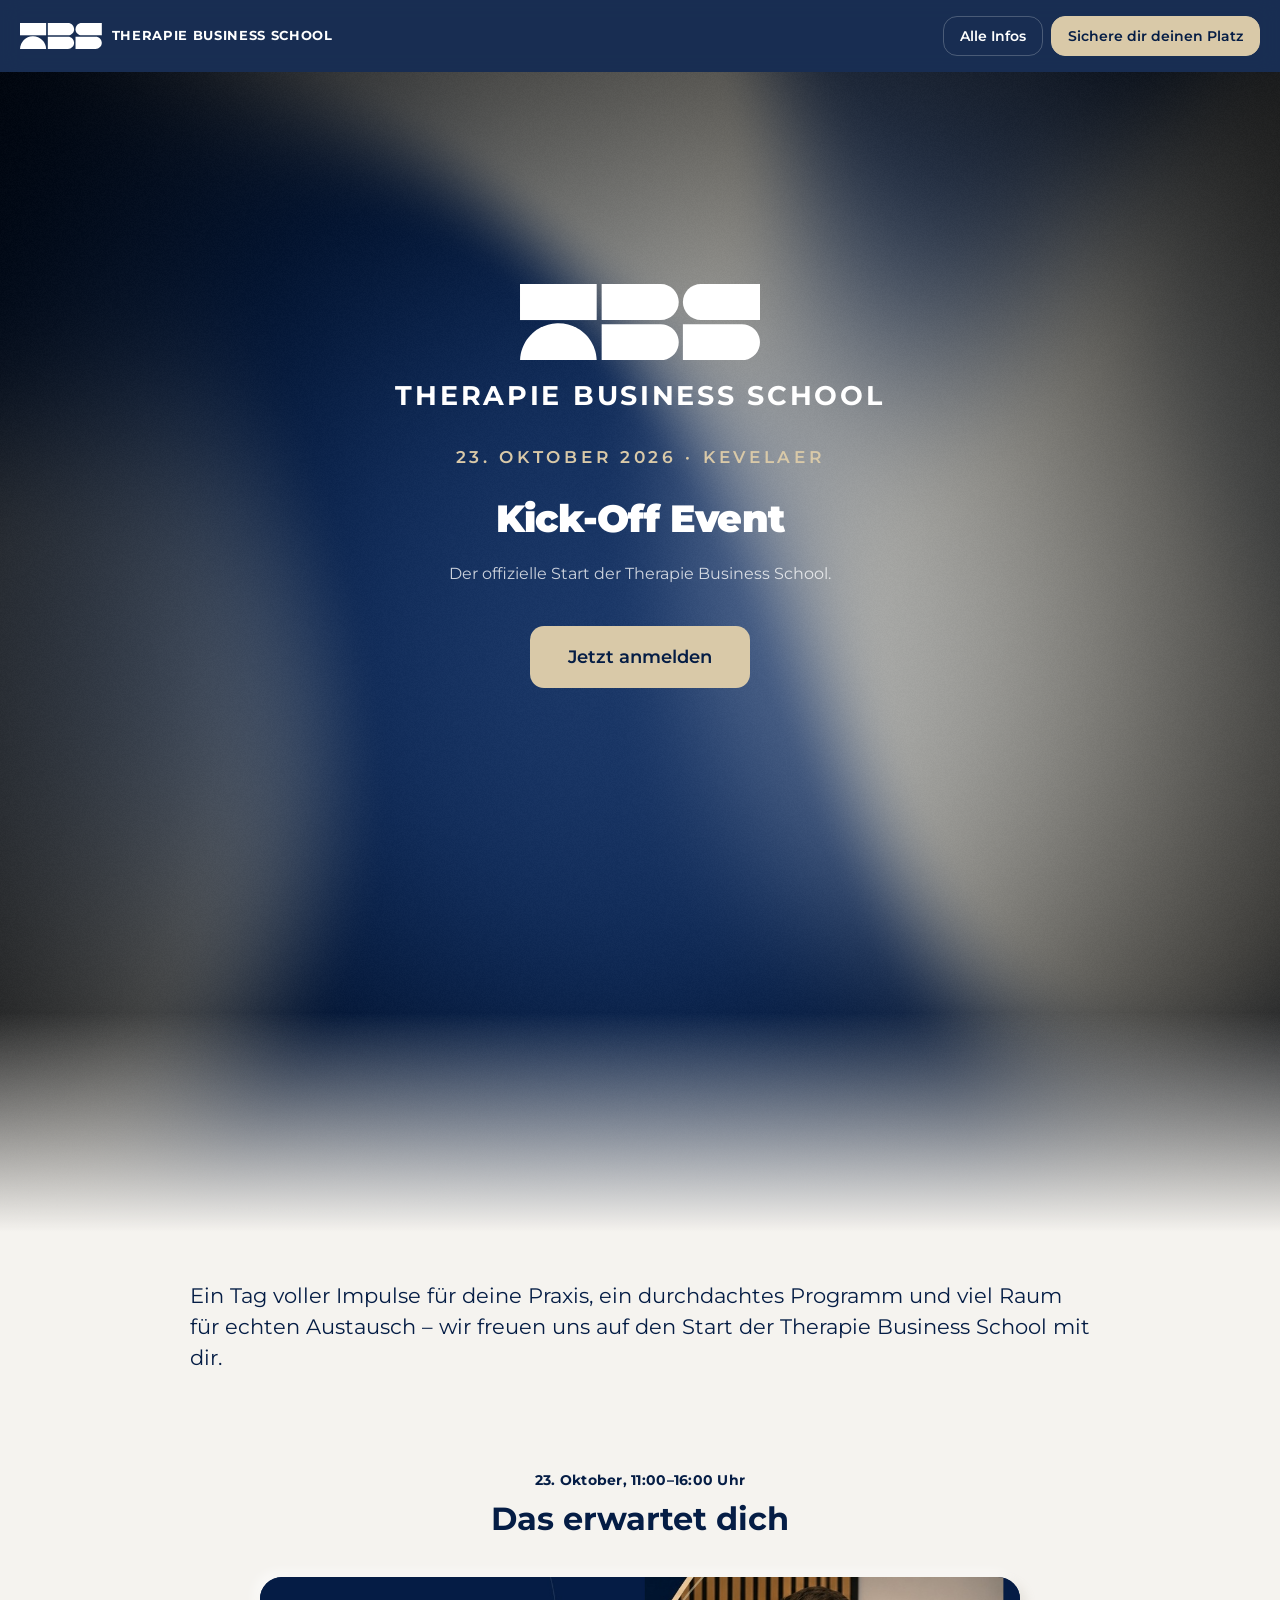
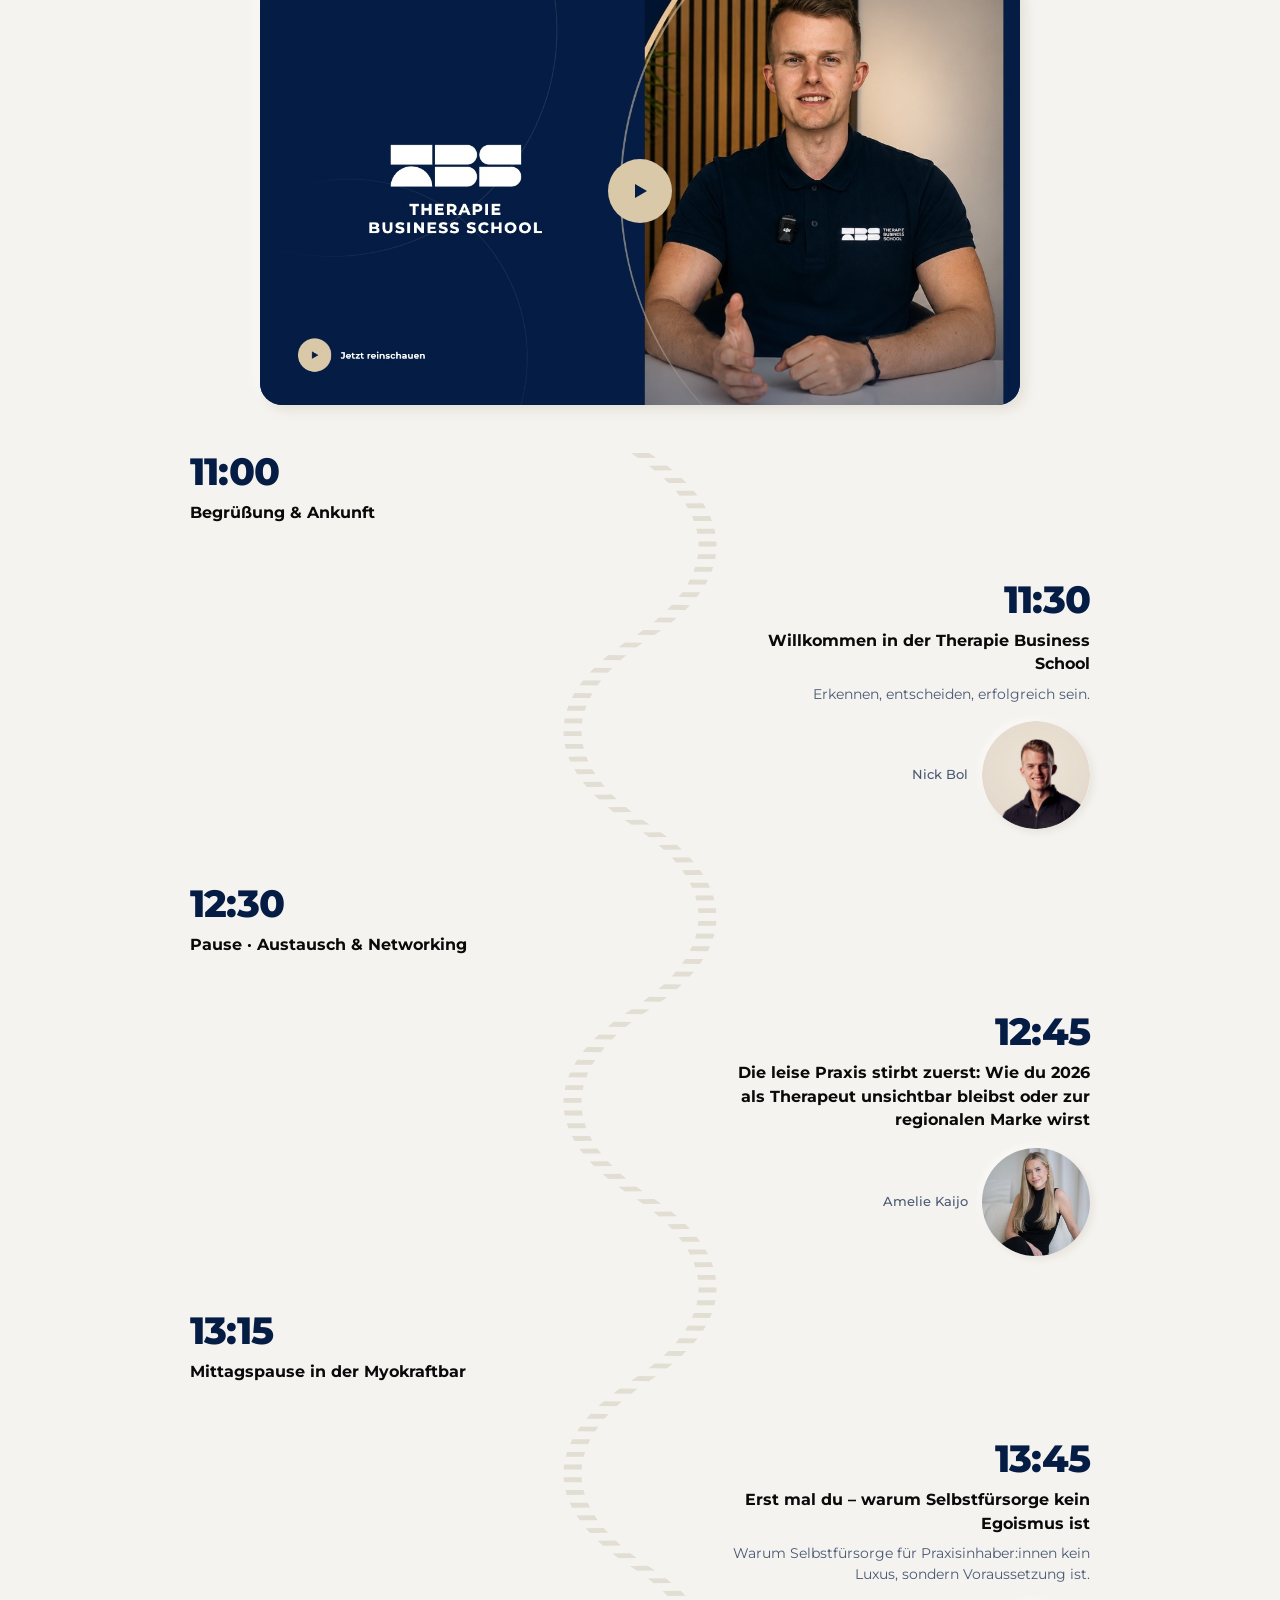
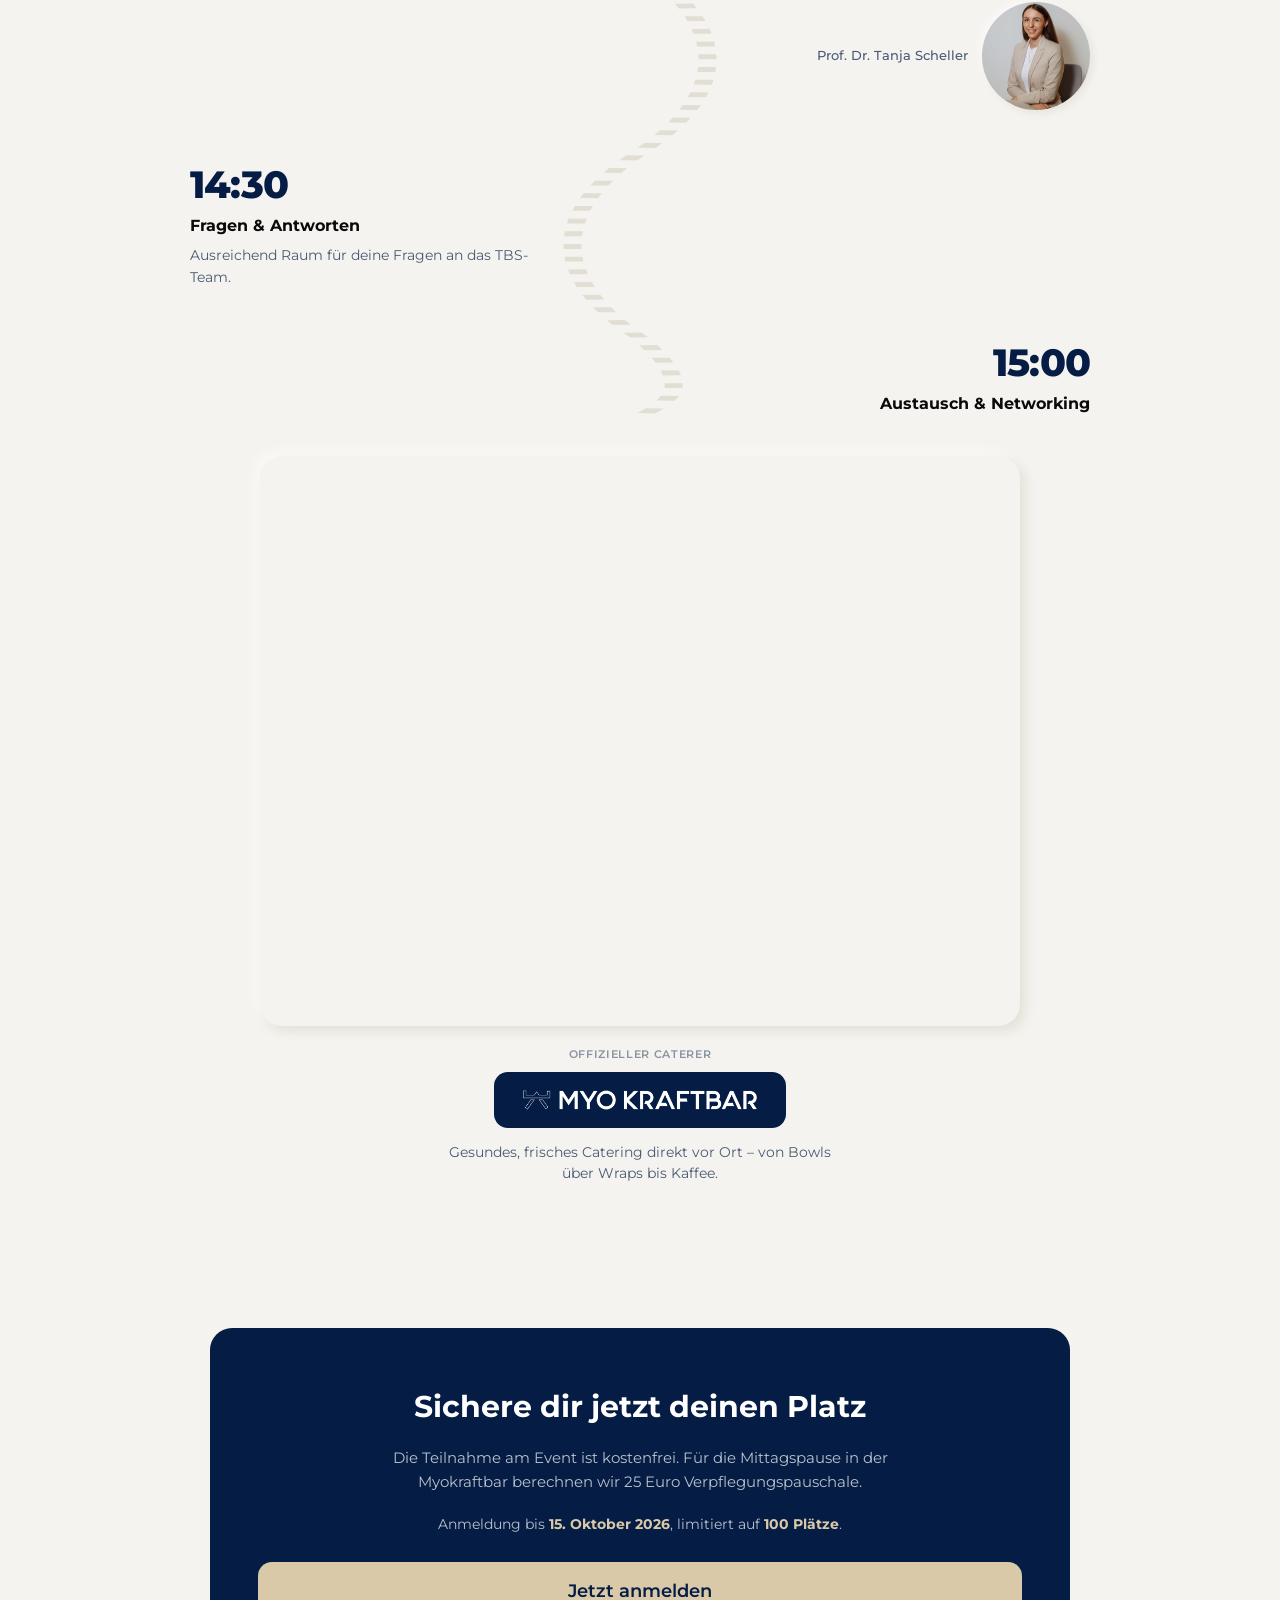
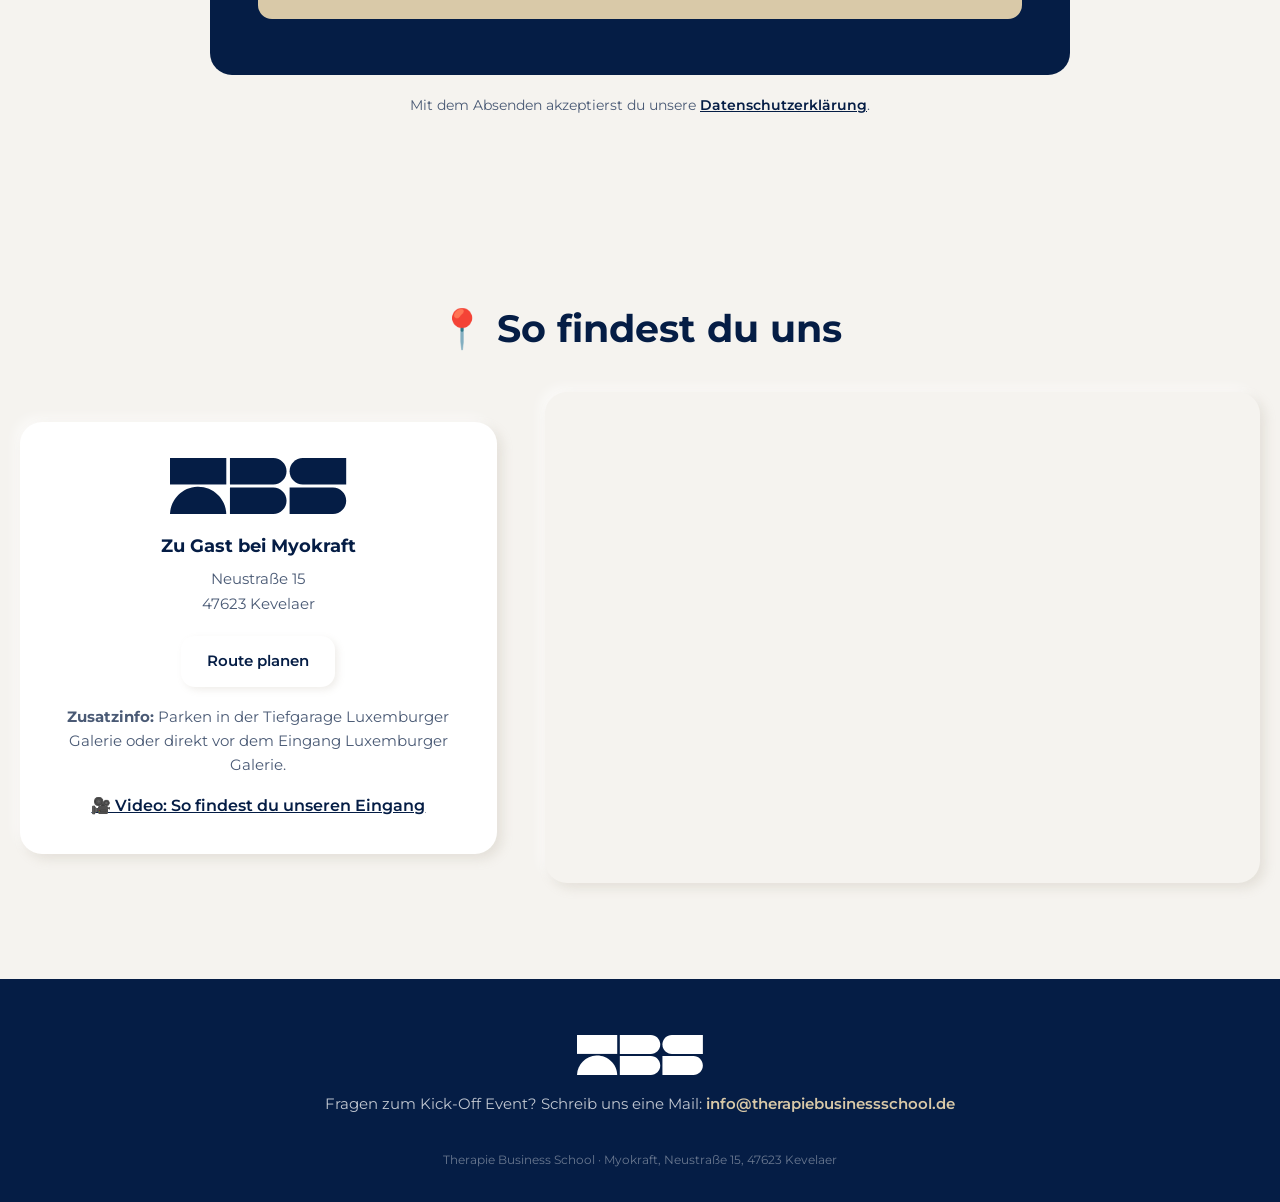
==== commit 09af1ee6: "feat: quantity-based Verpflegungspauschale, signup confirmation modal, nav wordmark fix - Kick-Off f" ====
--- a/index.html
+++ b/index.html
@@ -232,8 +232,8 @@
         <button type="button" class="btn btn-sand btn-block" id="anmeldung-toggle" aria-expanded="false" aria-controls="anmeldung-form-wrap">Jetzt anmelden</button>
 
         <div class="anmeldung-form-wrap" id="anmeldung-form-wrap">
-          <form class="pay-form" id="form-kickoff" novalidate data-stripe-url="[STRIPE_PAYMENT_LINK_URL – von Nick einsetzen]" data-signup-webhook="https://n8n.therapiebusinessschool.de/webhook/kickoff-signup">
-            <p class="form-note">Alle Felder sind Pflichtfelder. Nach dem Absenden geht es weiter zum Bezahlprozess für die Verpflegungspauschale.</p>
+          <form class="pay-form" id="form-kickoff" novalidate data-signup-webhook="https://n8n.therapiebusinessschool.de/webhook/kickoff-signup">
+            <p class="form-note">Alle Felder sind Pflichtfelder. Möchtest du die Mittagspause dazubuchen, geht es nach dem Absenden weiter zum Bezahlprozess für die Verpflegungspauschale.</p>
 
             <div class="field-row">
               <div class="field">
@@ -289,8 +289,14 @@
                 </select>
               </div>
               <div class="field">
-                <label for="k-count">Personenanzahl</label>
-                <input class="input" type="number" id="k-count" name="count" min="1" max="5" value="1" required>
+                <label for="k-qty-plus">Verpflegungspauschale (25&nbsp;€/Person)</label>
+                <div class="qty-control" aria-label="Personenanzahl für die Verpflegung auswählen">
+                  <button class="qty-btn" id="k-qty-minus" type="button" aria-label="Weniger">−</button>
+                  <span id="k-qty" class="qty" aria-live="polite" aria-atomic="true">0</span>
+                  <button class="qty-btn" id="k-qty-plus" type="button" aria-label="Mehr">+</button>
+                </div>
+                <input type="hidden" id="k-count" name="count" value="0">
+                <p class="qty-price" id="k-qty-price">Ohne Mittagessen – kostenfrei</p>
               </div>
             </div>
 
@@ -302,7 +308,10 @@
             <button type="submit" class="btn btn-sand btn-block" id="form-kickoff-submit" disabled>Weiter</button>
             <!-- Zwischenlösung bis TBS-Hub steht: n8n-Workflow "TBS Kick-Off – Anmeldung → Google Sheet"
                  (n8n.therapiebusinessschool.de) schreibt jede Anmeldung in das Sheet "TBS Kick-Off
-                 Anmeldungen", siehe n8n/README.md. Kein Double-Opt-in, siehe README für Grenzen. -->
+                 Anmeldungen", siehe n8n/README.md. Kein Double-Opt-in, siehe README für Grenzen.
+                 TODO Phillip: neues Feld "verpflegung" (Klartext "keine Verpflegung" bei 0 Personen,
+                 sonst "<n> Person(en)") muss in der n8n-Node "Values to Send" noch als Spalte ergänzt
+                 werden, sonst wird es von n8n stillschweigend verworfen. -->
           </form>
         </div>
 
@@ -312,9 +321,10 @@
         <a href="[Datenschutzerklärung-Link – einsetzen]">Datenschutzerklärung</a>.
       </p>
 
-      <!-- TODO Nick: echten Stripe Payment Link im Stripe-Dashboard anlegen und den
-           Platzhalter im Formular oben (data-stripe-url) ersetzen, sowie einen echten
-           Link zur Datenschutzerklärung oben einsetzen. -->
+      <!-- Stripe Payment Links (1-10 Personen, 25€/Person) sind von Marcel/Nick angelegt, siehe
+           kickoffStripeLinks im Script unten. Bei 0 Personen (keine Verpflegung) erfolgt keine
+           Weiterleitung zu Stripe, nur die Anmeldebestätigung (Popup).
+           TODO Nick: echten Link zur Datenschutzerklärung oben einsetzen. -->
     </div>
   </div>
 </section>
@@ -380,6 +390,20 @@
   </div>
 </footer>
 
+<!-- Anmelde-Bestätigung ohne Verpflegung: erscheint per JS anstelle der Stripe-Weiterleitung,
+     wenn bei der Anmeldung 0 Personen (keine Verpflegung) gewählt wurden. Gleiches Muster wie
+     partnerabend.html. Schließen per Button, Escape oder Klick auf den Hintergrund. -->
+<div class="confirm-overlay" id="signup-confirm" role="dialog" aria-modal="true" aria-labelledby="signup-confirm-title" hidden>
+  <div class="confirm-card">
+    <div class="confirm-icon" aria-hidden="true">
+      <svg width="28" height="28" viewBox="0 0 24 24" fill="none"><path d="M4 12.5l5 5L20 7" stroke="currentColor" stroke-width="2.5" stroke-linecap="round" stroke-linejoin="round"/></svg>
+    </div>
+    <h3 id="signup-confirm-title">Anmeldung bestätigt!</h3>
+    <p>Wir freuen uns auf dich – ganz ohne Mittagessen.</p>
+    <button type="button" class="btn btn-sand" id="signup-confirm-close">Schließen</button>
+  </div>
+</div>
+
 <script>
   // Hero reveal
   document.querySelector('.reveal-hero').classList.add('in');
@@ -402,15 +426,13 @@
 
   // Anmelde-Dropdown: Klick auf "Jetzt anmelden" klappt das Formular in der
   // Pay-Card auf. Erst nach erfolgreichem Absenden (Pflichtfelder ausgefüllt)
-  // geht es weiter zu Stripe.
+  // geht es weiter (Stripe bei Verpflegung, sonst Bestätigungs-Popup).
   var anmeldungToggle = document.getElementById('anmeldung-toggle');
   var anmeldungWrap = document.getElementById('anmeldung-form-wrap');
   if (anmeldungToggle && anmeldungWrap) {
     anmeldungToggle.addEventListener('click', function () {
       var isOpen = anmeldungWrap.classList.toggle('open');
       anmeldungToggle.setAttribute('aria-expanded', isOpen ? 'true' : 'false');
-      // Sobald das Formular offen ist, ist "Jetzt anmelden" nicht mehr der
-      // nächste Schritt (das ist jetzt "Weiter" im Formular) -> optisch inaktiv.
       anmeldungToggle.classList.toggle('is-inactive', isOpen);
       if (isOpen) {
         anmeldungWrap.querySelector('input, select').focus({ preventScroll: true });
@@ -418,10 +440,53 @@
     });
   }
 
+  // Verpflegungspauschale: Mengenwähler 0-10 innerhalb des Anmeldeformulars.
+  // 0 = keine Verpflegung (kostenfrei, keine Stripe-Weiterleitung), 1-10 = ein
+  // fertiger Stripe-Payment-Link pro Personenzahl (Stripe Payment Links können
+  // keine dynamische Mengenpreisberechnung, daher von Marcel/Nick je Anzahl
+  // einzeln angelegt).
+  var kickoffStripeLinks = {
+    1: 'https://buy.stripe.com/14AeV6baF17p4VN4chgrS00',
+    2: 'https://buy.stripe.com/cNi8wI0w16rJag7eQVgrS01',
+    3: 'https://buy.stripe.com/cNi7sE2E9g2j73V38dgrS02',
+    4: 'https://buy.stripe.com/cNieV6baFdUb87ZbEJgrS03',
+    5: 'https://buy.stripe.com/3cI5kw5QlbM32NFdMRgrS04',
+    6: 'https://buy.stripe.com/9B67sEceJdUbewneQVgrS05',
+    7: 'https://buy.stripe.com/dRm14g1A55nFewnbEJgrS06',
+    8: 'https://buy.stripe.com/eVq5kw2E917p0Fx9wBgrS07',
+    9: 'https://buy.stripe.com/4gM8wI92xg2j5ZRfUZgrS08',
+    10: 'https://buy.stripe.com/14AfZa1A58zRcofaAFgrS09'
+  };
+  var kickoffQtyEl = document.getElementById('k-qty');
+  var kickoffCountInput = document.getElementById('k-count');
+  var kickoffMinus = document.getElementById('k-qty-minus');
+  var kickoffPlus = document.getElementById('k-qty-plus');
+  var kickoffPriceText = document.getElementById('k-qty-price');
+  if (kickoffQtyEl && kickoffCountInput && kickoffMinus && kickoffPlus && kickoffPriceText) {
+    var kickoffFmt = new Intl.NumberFormat('de-DE', { style: 'currency', currency: 'EUR' });
+    var kickoffClamp = function (v, min, max) { return Math.max(min, Math.min(max, v)); };
+
+    var kickoffSetQty = function (v) {
+      var val = kickoffClamp(v, 0, 10);
+      kickoffQtyEl.textContent = String(val);
+      kickoffCountInput.value = String(val);
+      kickoffMinus.disabled = val <= 0;
+      kickoffPlus.disabled = val >= 10;
+      kickoffPriceText.textContent = val === 0
+        ? 'Ohne Mittagessen – kostenfrei'
+        : val + ' × 25,00 € = ' + kickoffFmt.format(val * 25);
+    };
+
+    kickoffMinus.addEventListener('click', function () { kickoffSetQty(Number(kickoffQtyEl.textContent) - 1); });
+    kickoffPlus.addEventListener('click', function () { kickoffSetQty(Number(kickoffQtyEl.textContent) + 1); });
+
+    kickoffSetQty(0);
+  }
+
   var kickoffForm = document.getElementById('form-kickoff');
   if (kickoffForm) {
     // "Weiter" bleibt gesperrt, bis das Einverständnis-Häkchen gesetzt ist -
-    // erst dann ist der nächste Schritt (Weiterleitung zu Stripe) erlaubt.
+    // erst dann ist der nächste Schritt (Stripe oder Bestätigung) erlaubt.
     var kickoffConsent = document.getElementById('k-consent');
     var kickoffSubmit = document.getElementById('form-kickoff-submit');
     if (kickoffConsent && kickoffSubmit) {
@@ -437,6 +502,8 @@
         return;
       }
 
+      var count = Number(kickoffCountInput ? kickoffCountInput.value : 0);
+
       // Zwischenlösung bis der TBS-Hub steht: Anmeldedaten per Webhook an n8n
       // (schreibt eine Zeile in ein Google Sheet, siehe n8n/kickoff-signup-workflow.json).
       // keepalive:true sorgt dafür, dass der Request auch während der sofort
@@ -444,10 +511,11 @@
       // "fire and forget": ein Webhook-Fehler darf die Anmeldung/Zahlung nicht
       // blockieren, daher kein await und kein Abbruch bei Fehlern.
       var webhookUrl = kickoffForm.dataset.signupWebhook;
-      if (webhookUrl && webhookUrl.indexOf('[') !== 0) {
+      if (webhookUrl) {
         var data = Object.fromEntries(new FormData(kickoffForm).entries());
         data.event = 'kickoff-23-10-2026';
         data.submitted_at = new Date().toISOString();
+        data.verpflegung = count > 0 ? (count + ' Person(en)') : 'keine Verpflegung';
         fetch(webhookUrl, {
           method: 'POST',
           headers: { 'Content-Type': 'application/json' },
@@ -456,7 +524,39 @@
         }).catch(function () { /* siehe Kommentar oben: bewusst kein Fehlerabbruch */ });
       }
 
-      window.location.href = kickoffForm.dataset.stripeUrl;
+      var stripeUrl = kickoffStripeLinks[count];
+      if (count > 0 && stripeUrl) {
+        window.location.href = stripeUrl;
+      } else {
+        openSignupConfirm();
+        kickoffForm.reset();
+        if (kickoffCountInput) kickoffCountInput.value = '0';
+        if (kickoffQtyEl) kickoffQtyEl.textContent = '0';
+        if (kickoffSubmit) kickoffSubmit.disabled = true;
+      }
+    });
+  }
+
+  // Anmelde-Bestätigung ohne Verpflegung (Popup statt Stripe-Weiterleitung).
+  var signupConfirm = document.getElementById('signup-confirm');
+  function openSignupConfirm() {
+    if (!signupConfirm) return;
+    signupConfirm.hidden = false;
+    document.body.style.overflow = 'hidden';
+    document.getElementById('signup-confirm-close').focus();
+  }
+  function closeSignupConfirm() {
+    if (!signupConfirm) return;
+    signupConfirm.hidden = true;
+    document.body.style.overflow = '';
+  }
+  if (signupConfirm) {
+    document.getElementById('signup-confirm-close').addEventListener('click', closeSignupConfirm);
+    signupConfirm.addEventListener('click', function (e) {
+      if (e.target === signupConfirm) closeSignupConfirm();
+    });
+    document.addEventListener('keydown', function (e) {
+      if (e.key === 'Escape' && !signupConfirm.hidden) closeSignupConfirm();
     });
   }
 
--- a/assets/site.css
+++ b/assets/site.css
@@ -75,7 +75,7 @@
     justify-content: space-between;
     gap: 16px;
   }
-  .nav-logo { display: flex; align-items: center; gap: 10px; }
+  .nav-logo { display: flex; align-items: center; gap: 10px; text-decoration: none; }
   .nav-logo-icon { height: 26px; width: auto; flex-shrink: 0; }
   .nav-logo-text {
     color: #FFF;
@@ -474,13 +474,35 @@
 
   .form-card .btn { margin-top: 24px; }
 
-  .form-status {
-    margin-top: 14px;
-    font-size: .84rem;
-    color: var(--ink-soft);
-    display: none;
-  }
-  .form-status.show { display: block; }
+  /* ---------- Anmelde-Bestätigung (Modal) ---------- */
+  .confirm-overlay {
+    position: fixed; inset: 0; z-index: 100;
+    display: flex; align-items: center; justify-content: center;
+    padding: 24px;
+    background: rgba(5, 29, 69, .55);
+    backdrop-filter: blur(3px);
+  }
+  .confirm-overlay[hidden] { display: none; }
+  .confirm-card {
+    background: var(--surface-2);
+    border-radius: var(--radius);
+    box-shadow: var(--shadow);
+    padding: 44px 36px;
+    max-width: 380px;
+    width: 100%;
+    text-align: center;
+  }
+  .confirm-icon {
+    width: 56px; height: 56px;
+    margin: 0 auto 20px;
+    border-radius: 50%;
+    background: var(--navy);
+    color: var(--sand);
+    display: flex; align-items: center; justify-content: center;
+  }
+  .confirm-card h3 { font-size: 1.4rem; color: var(--navy); margin: 0; }
+  .confirm-card p { margin: 12px 0 0; color: var(--ink-soft); font-size: .95rem; }
+  .confirm-card .btn { margin-top: 26px; }
 
   /* ---------- Journey: Intro + Programm + Eckdaten ---------- */
   .journey { position: relative; background: var(--bg); }
@@ -685,13 +707,42 @@
     text-align: left;
     transition: max-height .4s cubic-bezier(.16,1,.3,1);
   }
-  .anmeldung-form-wrap.open { max-height: 900px; }
+  .anmeldung-form-wrap.open { max-height: 1600px; }
   .pay-card .pay-form { margin-top: 22px; }
   .pay-card .field label { color: #FFF; }
   .pay-card .field .optional { color: rgba(255,255,255,.55); }
   .pay-card .form-note { color: rgba(255,255,255,.68); }
   .pay-card .consent label { color: rgba(255,255,255,.72); }
   .pay-card .pay-form .btn { margin-top: 20px; }
+
+  /* ---------- Verpflegungspauschale: Mengenwähler im Anmeldeformular ---------- */
+  .qty-control {
+    display: inline-flex;
+    align-items: center;
+    gap: 12px;
+    background: rgba(255,255,255,.08);
+    border: 1px solid rgba(255,255,255,.16);
+    border-radius: 999px;
+    padding: 6px 8px;
+  }
+  .qty-btn {
+    all: unset;
+    width: 34px;
+    height: 34px;
+    border-radius: 50%;
+    background: var(--sand);
+    color: var(--navy);
+    font-size: 18px;
+    font-weight: 700;
+    display: grid;
+    place-items: center;
+    cursor: pointer;
+    transition: opacity .15s ease, transform .12s ease;
+  }
+  .qty-btn:hover { transform: translateY(-1px); }
+  .qty-btn:disabled { opacity: .35; cursor: not-allowed; transform: none; }
+  .qty { font-weight: 700; min-width: 22px; text-align: center; color: #FFF; }
+  .qty-price { margin-top: 8px; font-size: .8rem; color: rgba(255,255,255,.6); }
 
   /* ---------- Video-Platzhalter (Intro-/Einladungsvideo, noch nicht gedreht) ---------- */
   .video-placeholder {
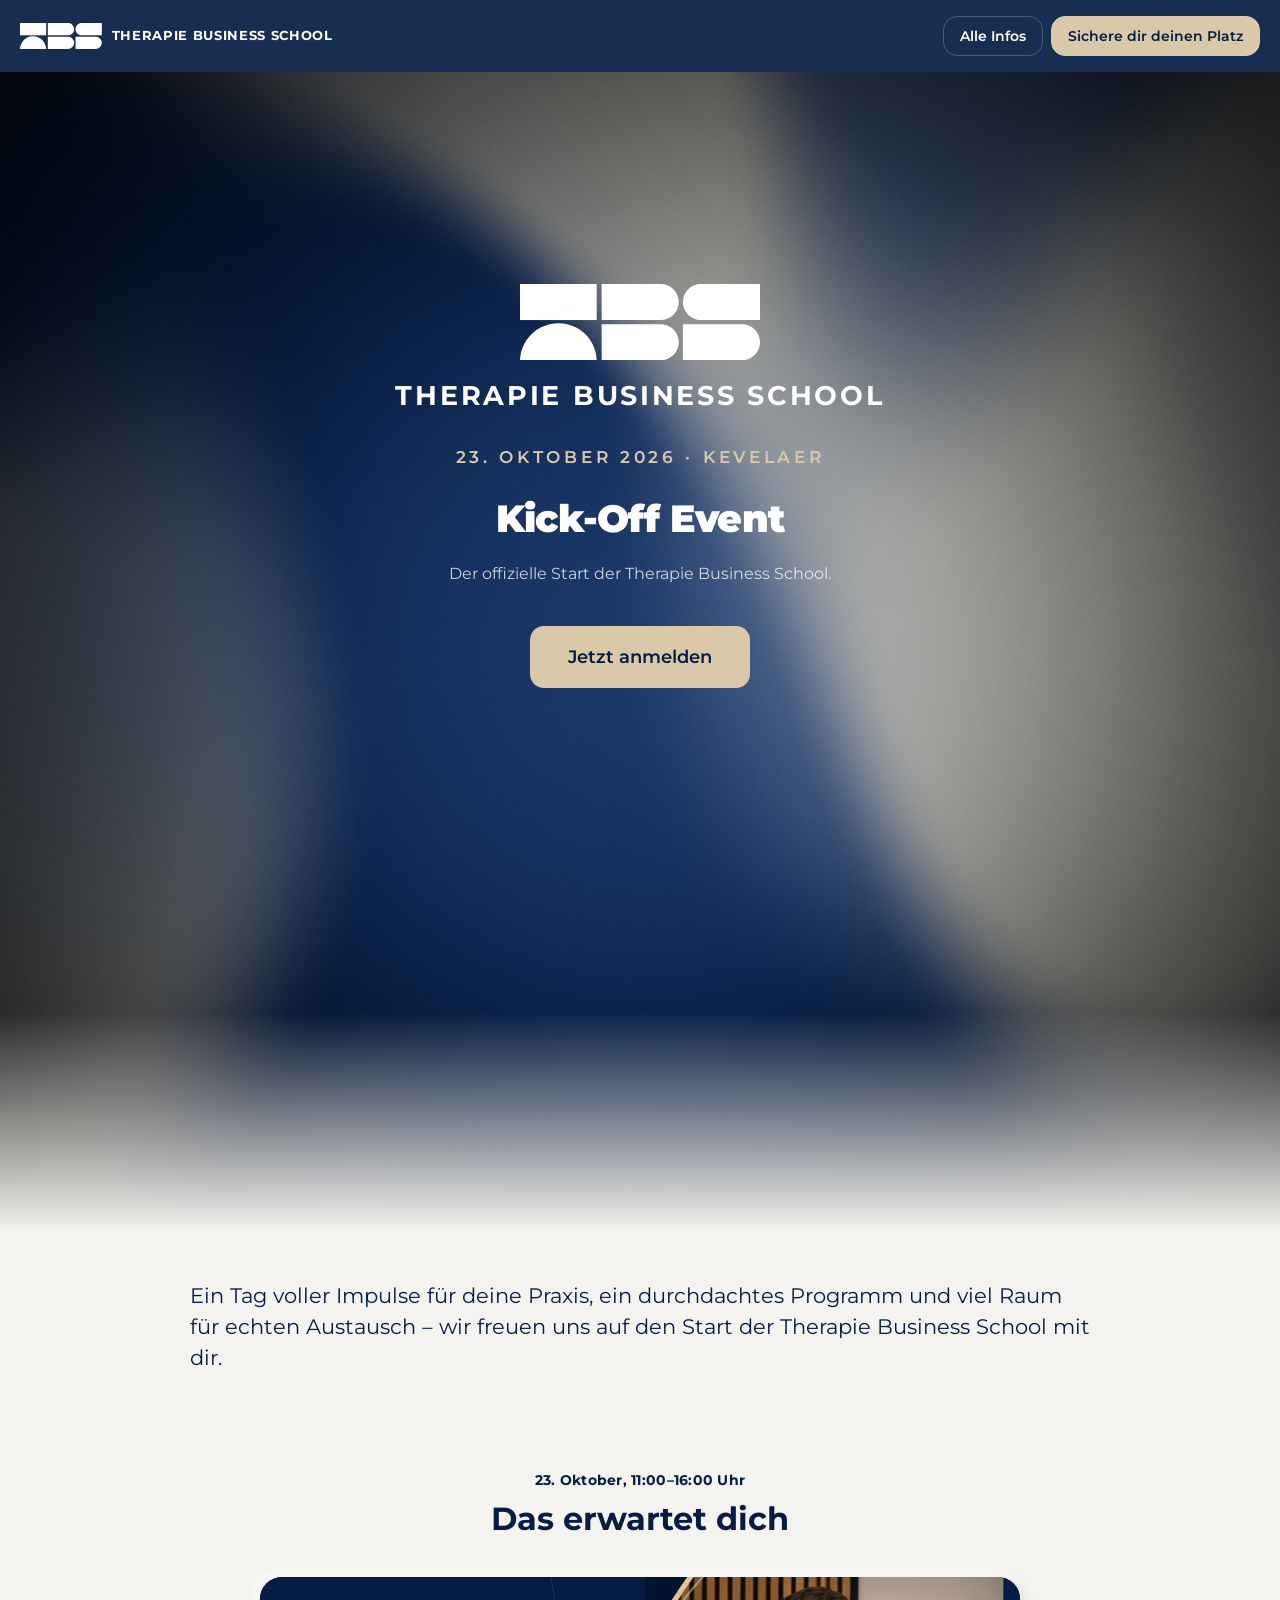
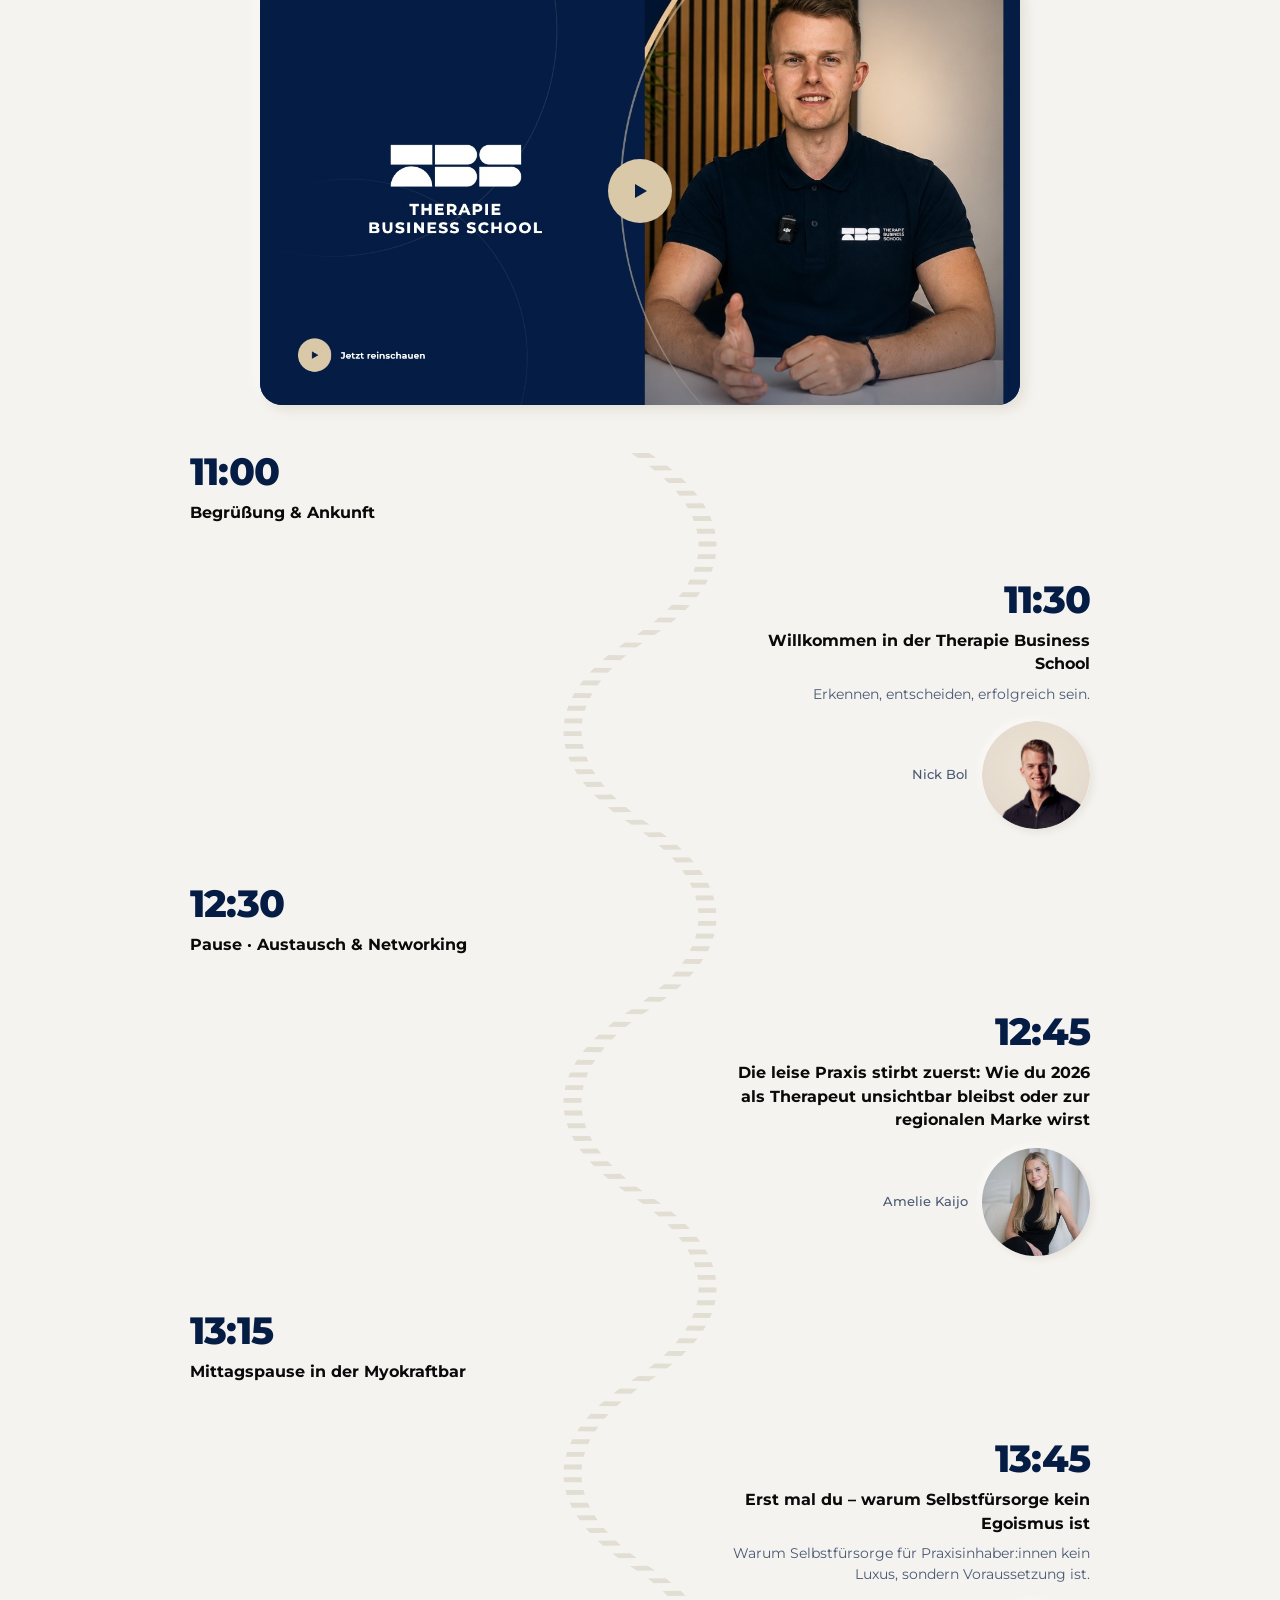
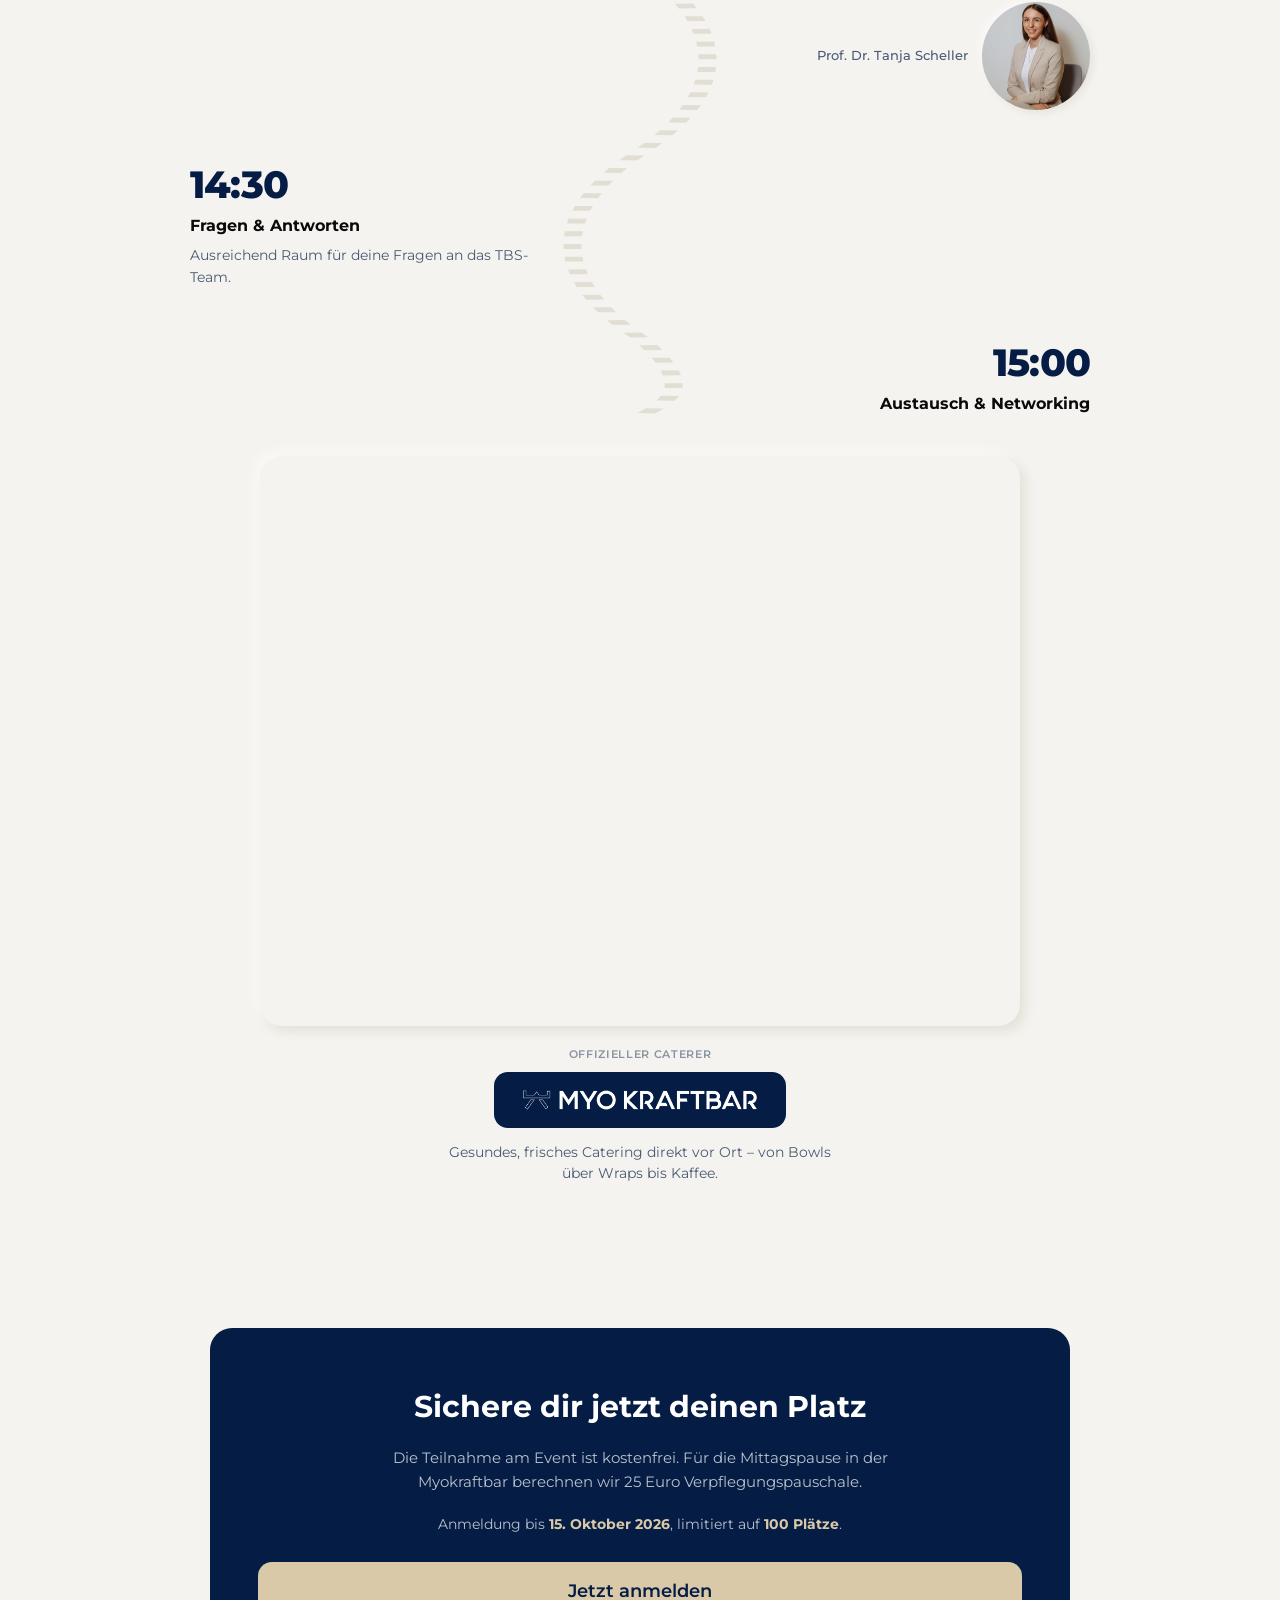
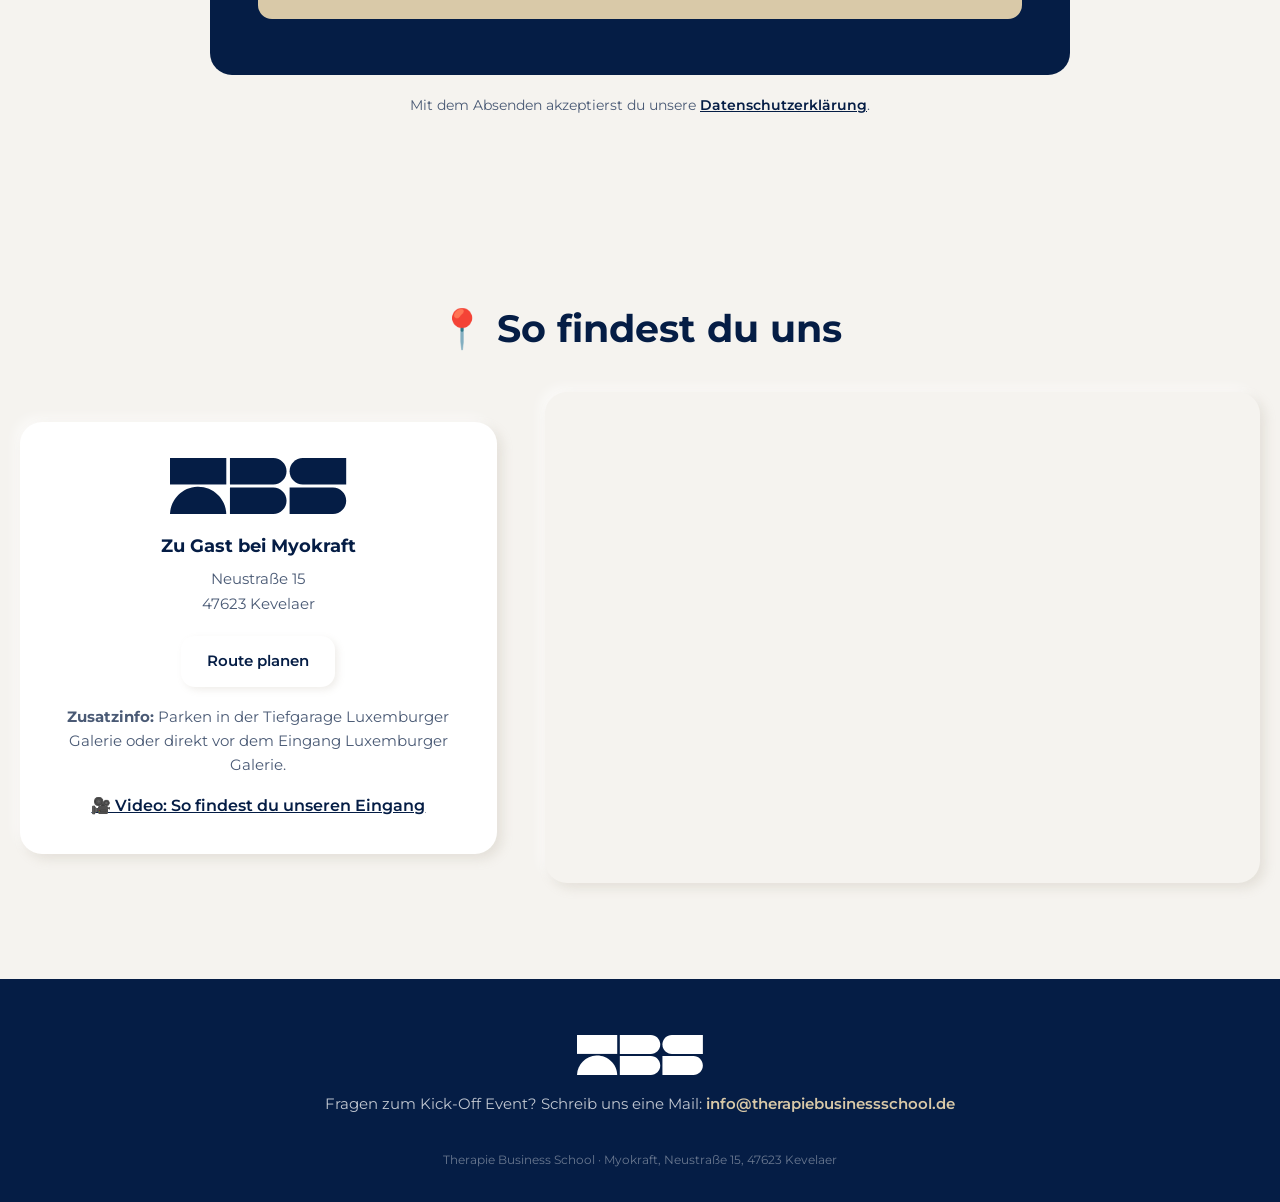
==== commit 14d277f6: "fix: center Partnerabend intro text, disable forced YouTube captions - journey-intro paragraph on pa" ====
--- a/index.html
+++ b/index.html
@@ -567,7 +567,7 @@
     var videoTrigger = videoEmbed.querySelector('.video-embed-trigger');
     videoTrigger.addEventListener('click', function () {
       var iframe = document.createElement('iframe');
-      iframe.src = 'https://www.youtube-nocookie.com/embed/' + videoEmbed.dataset.youtubeId + '?autoplay=1&rel=0';
+      iframe.src = 'https://www.youtube-nocookie.com/embed/' + videoEmbed.dataset.youtubeId + '?autoplay=1&rel=0&cc_load_policy=0';
       iframe.title = 'Willkommen bei der Therapie Business School';
       iframe.allow = 'accelerometer; autoplay; clipboard-write; encrypted-media; gyroscope; picture-in-picture';
       iframe.allowFullscreen = true;
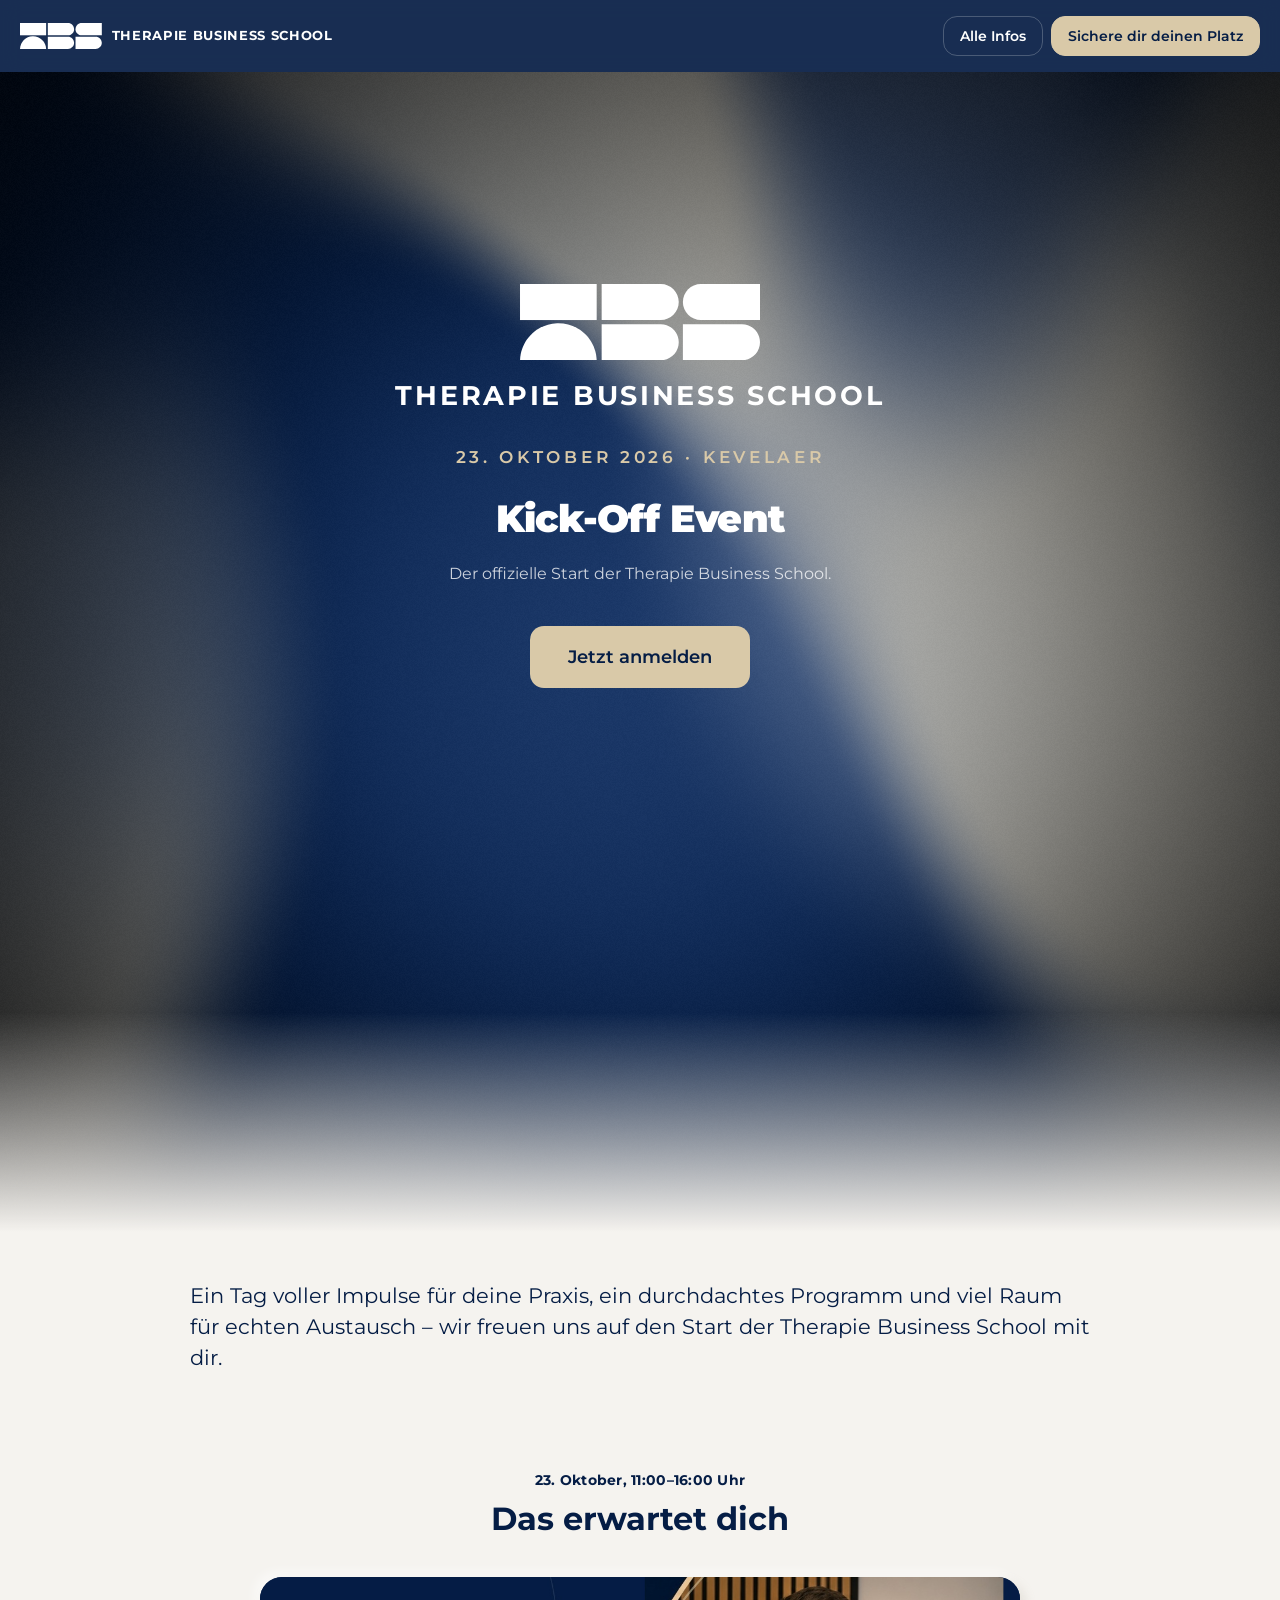
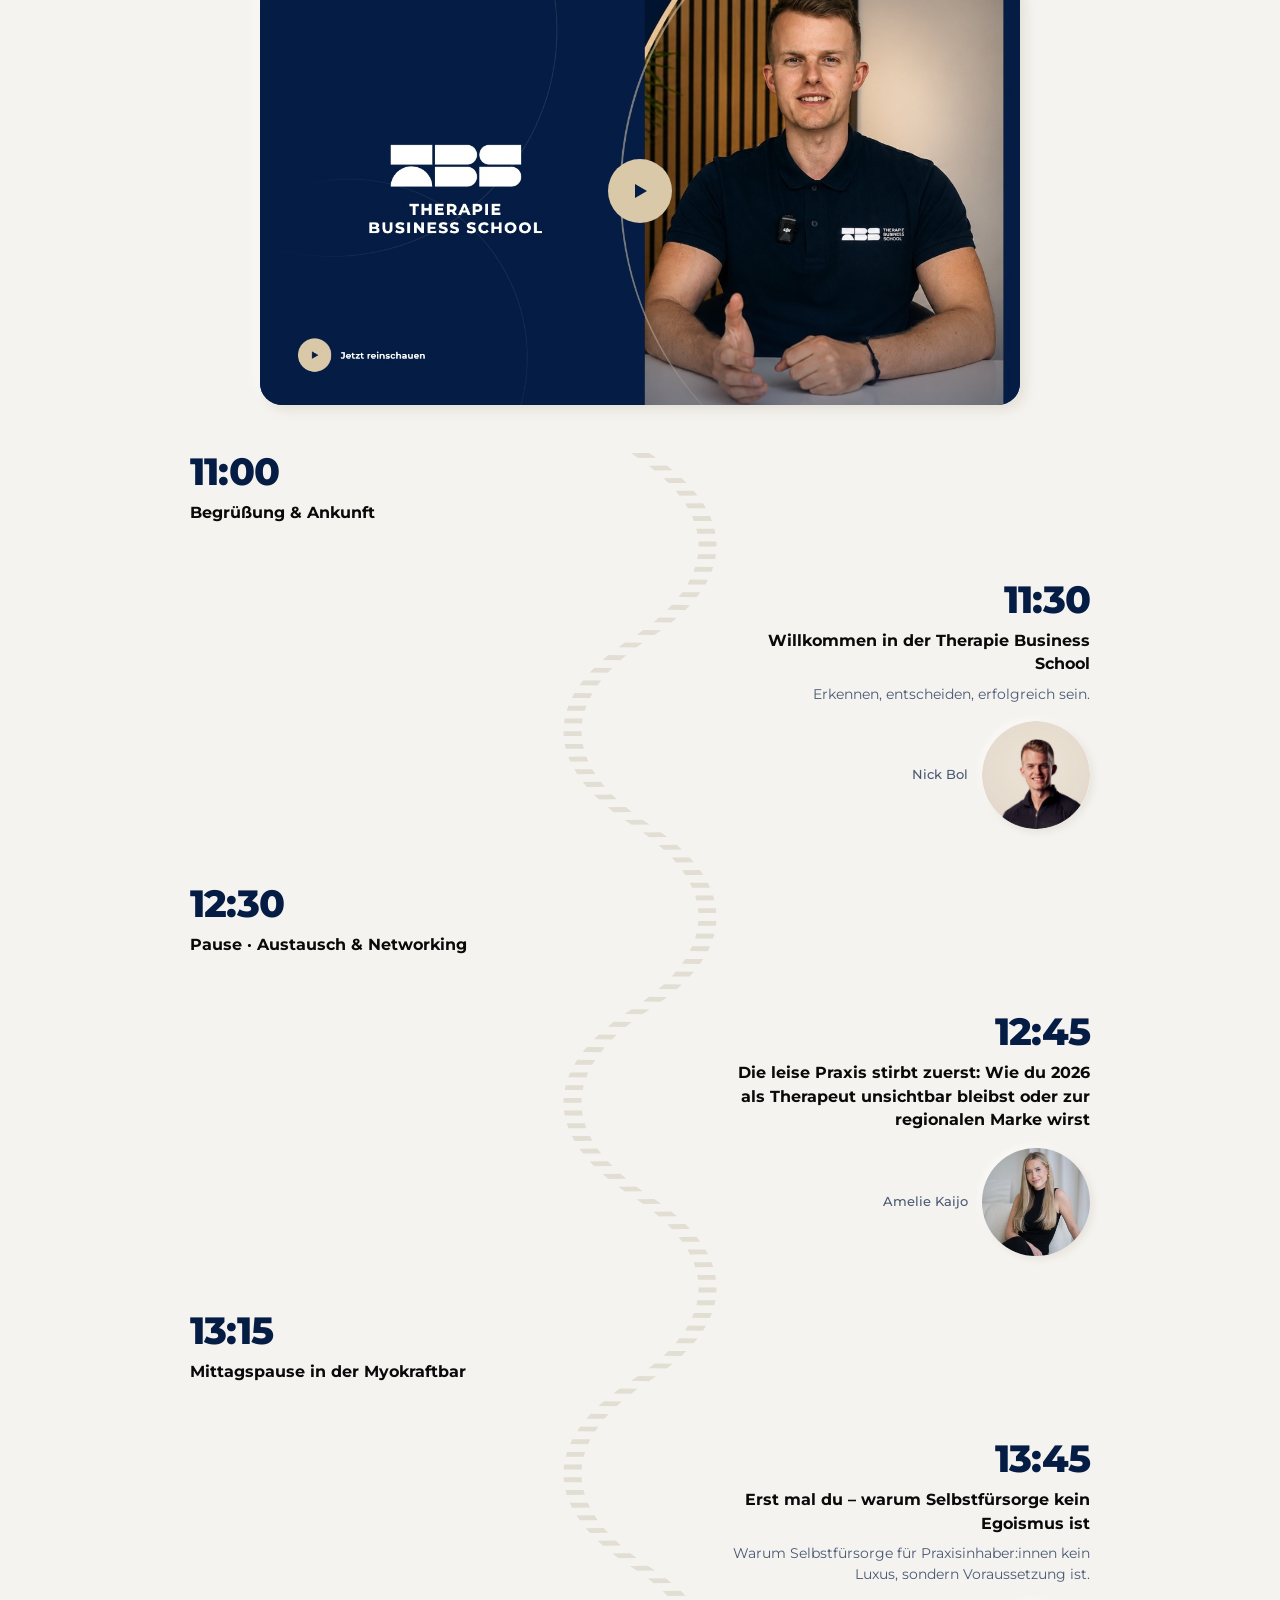
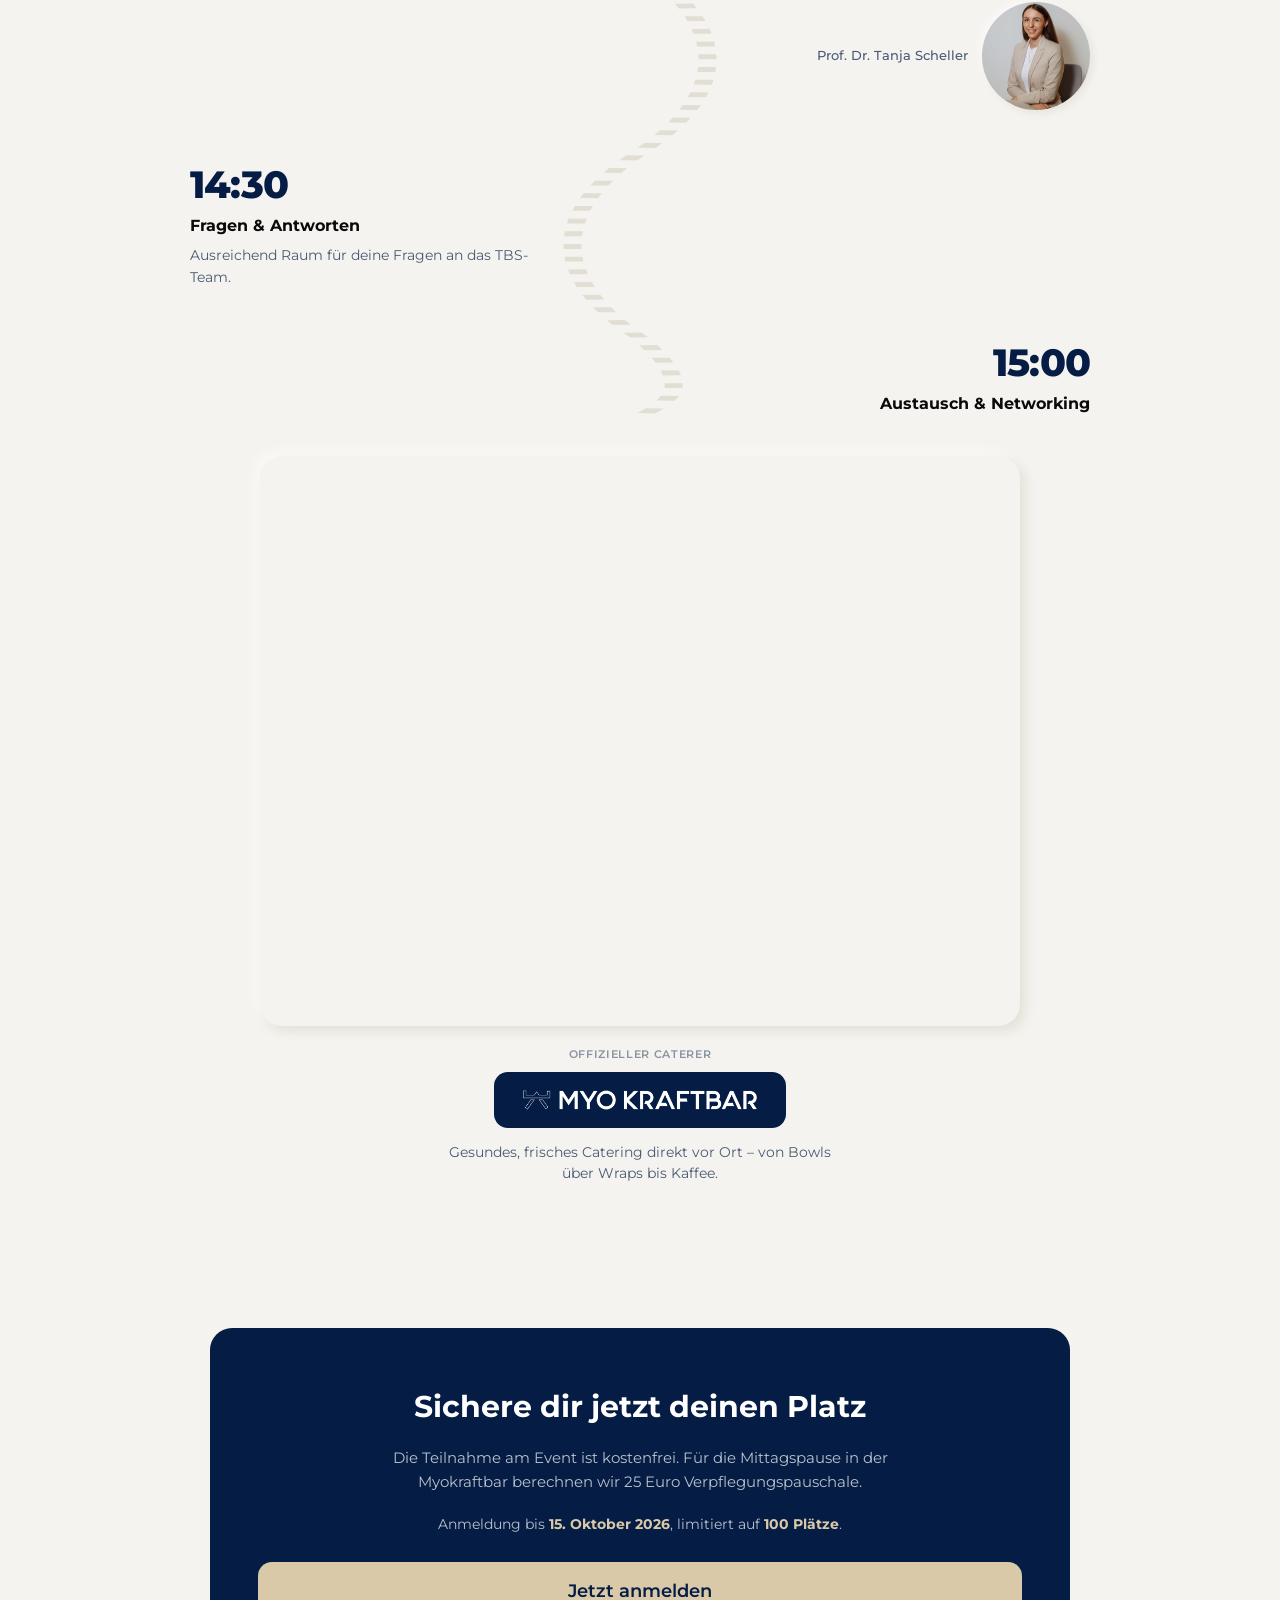
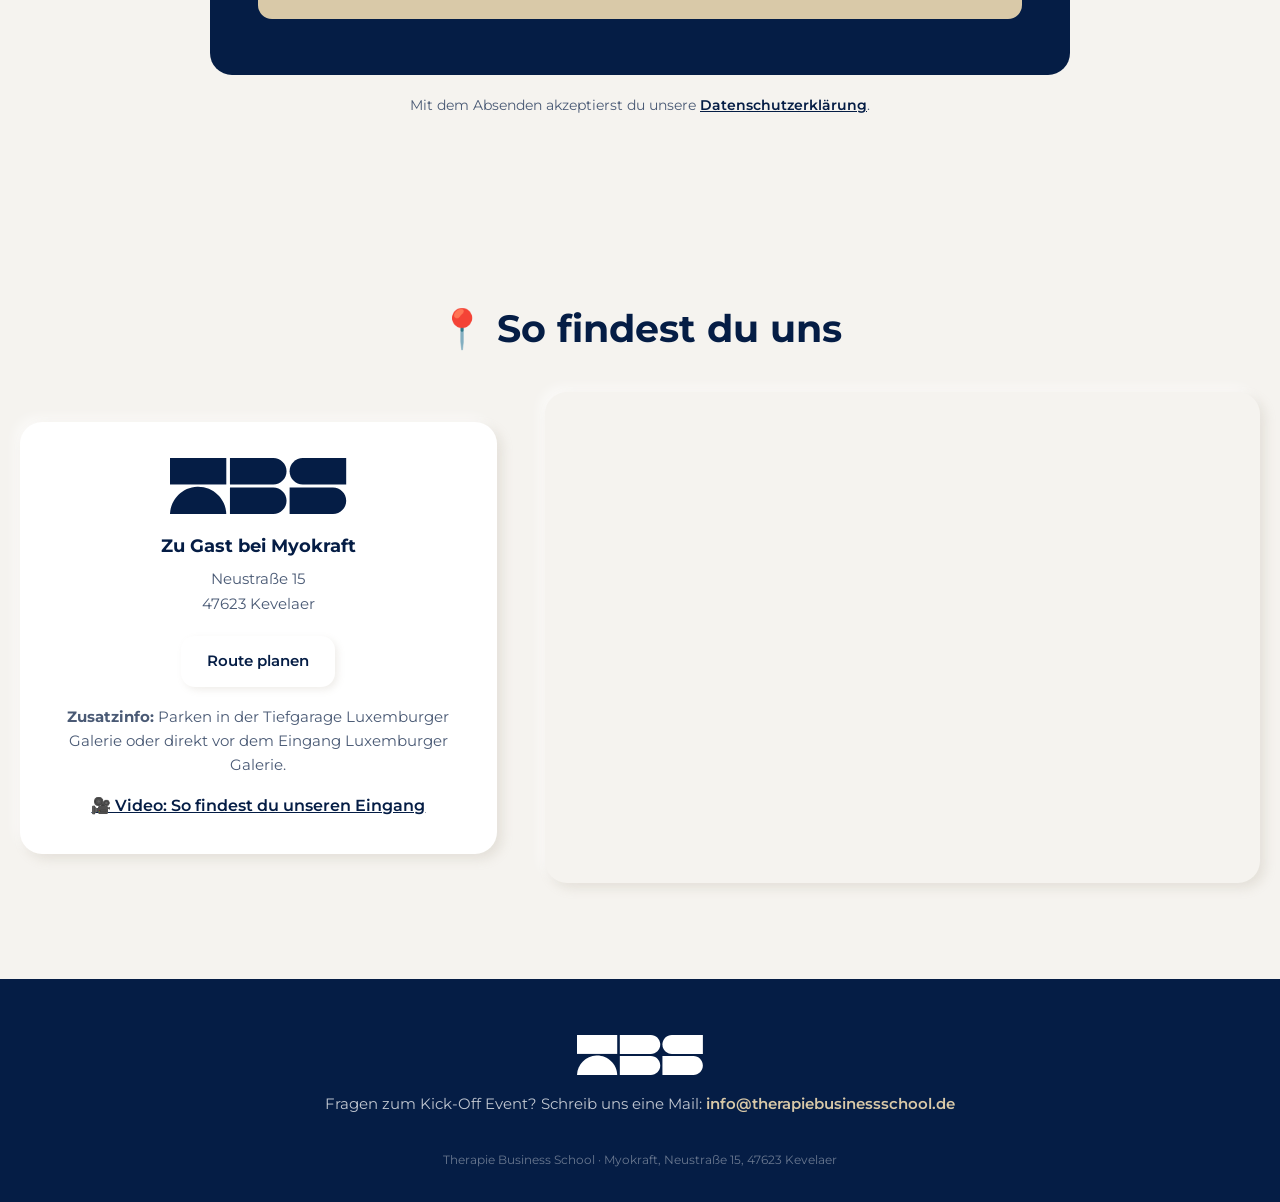
==== commit b7bbcd75: "feat: prepare confirmation-email n8n nodes, update popup copy - Kick-Off workflow reference (kickoff" ====
--- a/index.html
+++ b/index.html
@@ -399,7 +399,7 @@
       <svg width="28" height="28" viewBox="0 0 24 24" fill="none"><path d="M4 12.5l5 5L20 7" stroke="currentColor" stroke-width="2.5" stroke-linecap="round" stroke-linejoin="round"/></svg>
     </div>
     <h3 id="signup-confirm-title">Anmeldung bestätigt!</h3>
-    <p>Wir freuen uns auf dich – ganz ohne Mittagessen.</p>
+    <p>Wir freuen uns auf dich! Du solltest in Kürze eine Bestätigungsmail zur Veranstaltung erhalten.</p>
     <button type="button" class="btn btn-sand" id="signup-confirm-close">Schließen</button>
   </div>
 </div>
